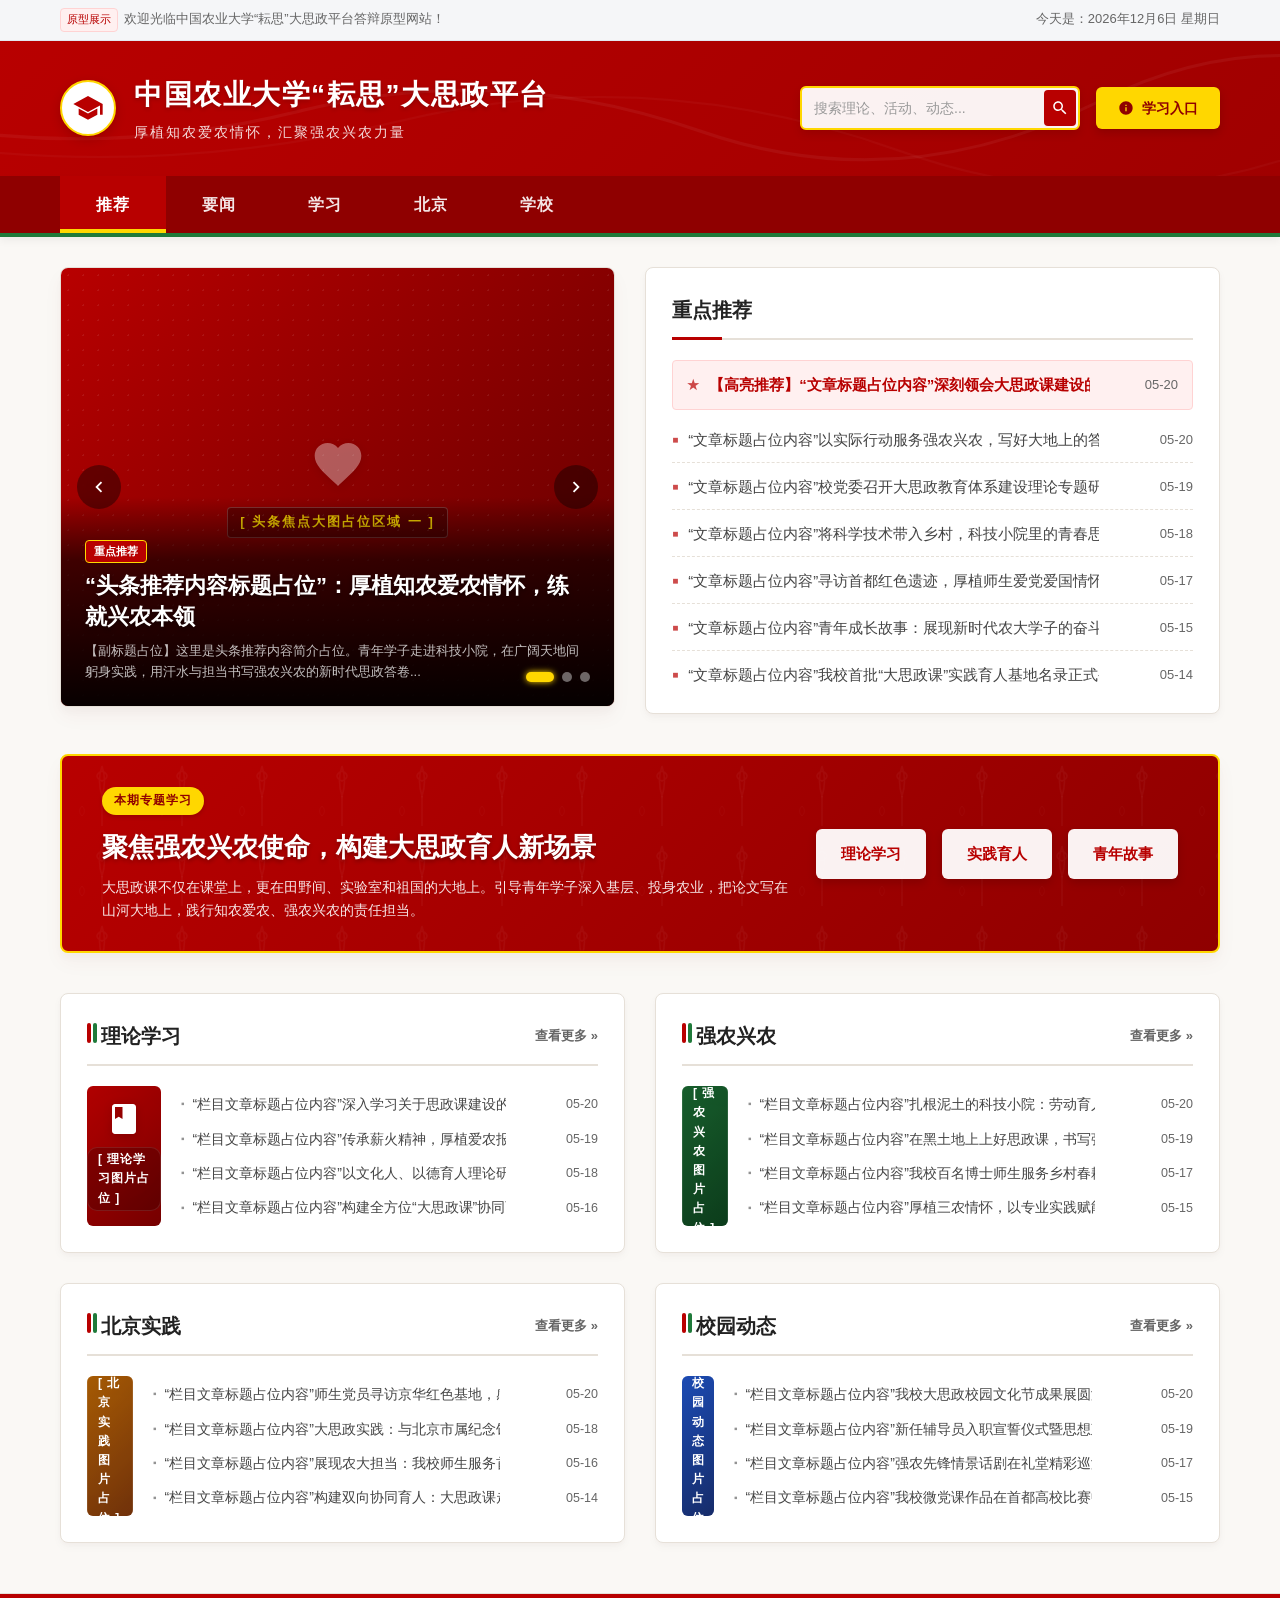
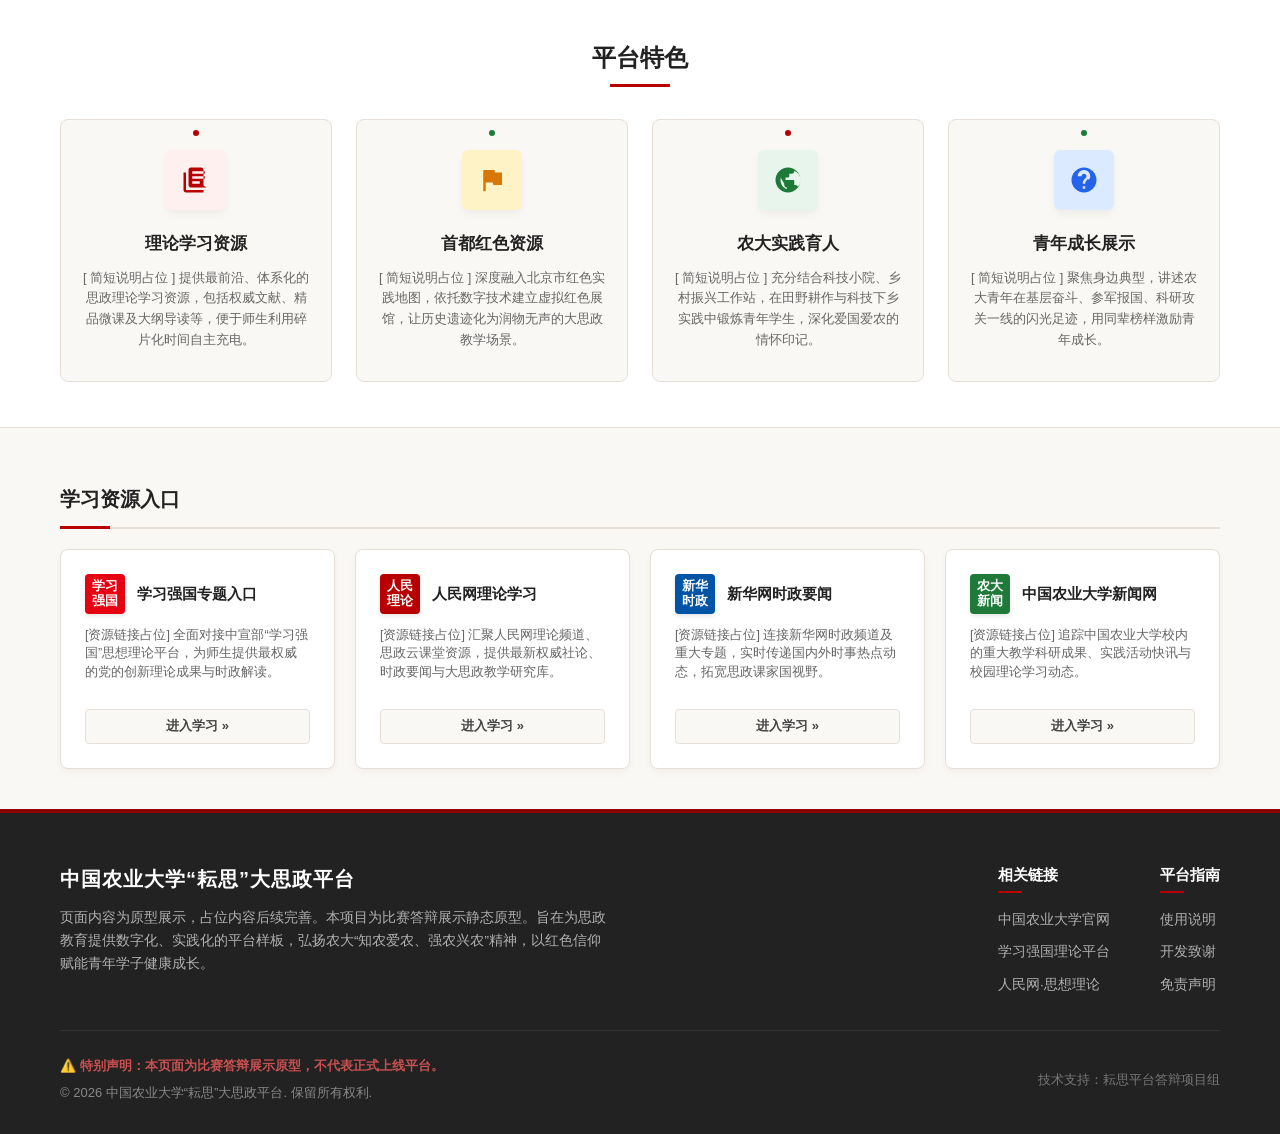
==== index.html @ 25e85ca7 "Add files via upload" ====
<!DOCTYPE html>
<html lang="zh-CN">
<head>
    <meta charset="UTF-8">
    <meta name="viewport" content="width=device-width, initial-scale=1.0">
    <title>中国农业大学“耘思”大思政平台 - 比赛答辩展示原型</title>
    <meta name="description" content="中国农业大学“耘思”大思政平台首页原型展示。本网页为比赛答辩展示静态原型，包含理论学习、强农兴农、北京实践、校园动态等思政模块。">
    <!-- 引入美化样式表 -->
    <link rel="stylesheet" href="css/style.css">
</head>
<body>

    <!-- 1. 顶部细小信息栏 -->
    <div class="top-info-bar">
        <div class="container">
            <div class="left-info">
                <span class="badge">原型展示</span>
                <span>欢迎光临中国农业大学“耘思”大思政平台答辩原型网站！</span>
            </div>
            <!-- 日期由 JavaScript 动态渲染 -->
            <div class="right-info" id="current-date">正在获取系统日期...</div>
        </div>
    </div>

    <!-- 2. 顶部主视觉红色横幅区域 -->
    <header class="main-header">
        <div class="container">
            <div class="header-logo-area">
                <!-- 麦穗与书页徽标组合的圆形Logo占位 -->
                <div class="logo-circle" title="校徽占位">
                    <svg viewBox="0 0 24 24">
                        <path d="M12 3L1 9l11 6 9-4.91V17h2V9L12 3z"/>
                        <path d="M19 12.35l-7 3.82-7-3.82V17l7 3.82 7-3.82v-4.65z"/>
                        <path d="M12 12c.55 0 1-.45 1-1s-.45-1-1-1-1 .45-1 1 .45 1 1 1z"/>
                    </svg>
                </div>
                <div class="header-text-group">
                    <h1 class="platform-logo-title">中国农业大学“耘思”大思政平台</h1>
                    <p class="platform-slogan">厚植知农爱农情怀，汇聚强农兴农力量</p>
                </div>
            </div>
            
            <div class="header-action-area">
                <!-- 预留搜索框（答辩静态框，不触发事件） -->
                <div class="search-box">
                    <input type="text" placeholder="搜索理论、活动、动态..." disabled>
                    <button type="button" class="search-btn" aria-label="搜索">
                        <svg viewBox="0 0 24 24">
                            <path d="M15.5 14h-.79l-.28-.27C15.41 12.59 16 11.11 16 9.5 16 5.91 13.09 3 9.5 3S3 5.91 3 9.5 5.91 16 9.5 16c1.61 0 3.09-.59 4.23-1.57l.27.28v.79l5 4.99L20.49 19l-4.99-5zm-6 0C7.01 14 5 11.99 5 9.5S7.01 5 9.5 5 14 7.01 14 9.5 11.99 14 9.5 14z"/>
                        </svg>
                    </button>
                </div>
                <!-- 预留学习入口 -->
                <a href="#" class="header-btn-link" title="学习入口（暂未开放）">
                    <svg style="width:16px;height:16px;fill:currentColor" viewBox="0 0 24 24">
                        <path d="M12 2C6.48 2 2 6.48 2 12s4.48 10 10 10 10-4.48 10-10S17.52 2 12 2zm1 15h-2v-6h2v6zm0-8h-2V7h2v2z"/>
                    </svg>
                    学习入口
                </a>
            </div>
        </div>
    </header>

    <!-- 3. 主导航栏 -->
    <nav class="nav-bar">
        <div class="container">
            <ul class="nav-menu">
                <li class="nav-menu-item active"><a href="#">推荐</a></li>
                <li class="nav-menu-item"><a href="#">要闻</a></li>
                <li class="nav-menu-item"><a href="#">学习</a></li>
                <li class="nav-menu-item"><a href="#">北京</a></li>
                <li class="nav-menu-item"><a href="#">学校</a></li>
            </ul>
        </div>
    </nav>

    <main>
        <!-- 4. 首页首屏主体区域 -->
        <section class="first-screen">
            <div class="container">
                <!-- 左侧头条大图轮播区域 -->
                <div class="carousel-wrapper">
                    <div class="carousel-inner">
                        
                        <!-- 幻灯片 1 -->
                        <div class="carousel-slide active">
                            <div class="image-placeholder-gradient slide-1">
                                <svg class="placeholder-icon" viewBox="0 0 24 24">
                                    <path d="M12 21.35l-1.45-1.32C5.4 15.36 2 12.28 2 8.5 2 5.42 4.42 3 7.5 3c1.74 0 3.41.81 4.5 2.09C13.09 3.81 14.76 3 16.5 3 19.58 3 22 5.42 22 8.5c0 3.78-3.4 6.86-8.55 11.54L12 21.35z"/>
                                </svg>
                                <span class="placeholder-text">[ 头条焦点大图占位区域 一 ]</span>
                            </div>
                            <div class="carousel-caption">
                                <span class="caption-tag">重点推荐</span>
                                <h2>“头条推荐内容标题占位”：厚植知农爱农情怀，练就兴农本领</h2>
                                <p>【副标题占位】这里是头条推荐内容简介占位。青年学子走进科技小院，在广阔天地间躬身实践，用汗水与担当书写强农兴农的新时代思政答卷...</p>
                            </div>
                        </div>

                        <!-- 幻灯片 2 -->
                        <div class="carousel-slide">
                            <div class="image-placeholder-gradient slide-2">
                                <svg class="placeholder-icon" viewBox="0 0 24 24">
                                    <path d="M17 8C8 10 5.9 16.17 3.82 21.34l1.89.66c.95-2.37 2.4-5.28 4.29-6.83 2.73-2.24 6-2.17 9-3.17V8zM12 3C6.48 3 2 7.48 2 13c0 .35.02.69.06 1.03.75-.41 1.58-.69 2.44-.82.16-1.57.85-3.03 1.94-4.12.92-.92 2.12-1.47 3.39-1.63L12 3z"/>
                                </svg>
                                <span class="placeholder-text">[ 头条焦点大图占位区域 二 ]</span>
                            </div>
                            <div class="carousel-caption">
                                <span class="caption-tag">专题学习</span>
                                <h2>“头条推荐内容标题占位”：解民生之多艰，育强农之先锋</h2>
                                <p>【副标题占位】这里是强农兴农教育实践活动的头条内容占位。中国农业大学大思政课将课堂搬到田间地头，将思政育人与劳动实践深度结合...</p>
                            </div>
                        </div>

                        <!-- 幻灯片 3 -->
                        <div class="carousel-slide">
                            <div class="image-placeholder-gradient slide-3">
                                <svg class="placeholder-icon" viewBox="0 0 24 24">
                                    <path d="M12 2L2 22h20L12 2zm0 3.99L19.53 19H4.47L12 5.99zM13 16h-2v2h2v-2zm0-6h-2v4h2v-4z"/>
                                </svg>
                                <span class="placeholder-text">[ 头条焦点大图占位区域 三 ]</span>
                            </div>
                            <div class="carousel-caption">
                                <span class="caption-tag">北京实践</span>
                                <h2>“头条推荐内容标题占位”：用好首都红色资源，讲好大思政课</h2>
                                <p>【副标题占位】这里是北京红色实践教育成果占位。依托首都丰富的革命地标，打造浸润式思政课，引导青年师生在追寻红色足迹中感悟初心使命...</p>
                            </div>
                        </div>

                    </div>

                    <!-- 左右切换箭头 -->
                    <button class="carousel-btn prev" aria-label="上一张">
                        <svg viewBox="0 0 24 24"><path d="M15.41 7.41L14 6l-6 6 6 6 1.41-1.41L10.83 12z"/></svg>
                    </button>
                    <button class="carousel-btn next" aria-label="下一张">
                        <svg viewBox="0 0 24 24"><path d="M10 6L8.59 7.41 13.17 12l-4.58 4.59L10 18l6-6z"/></svg>
                    </button>

                    <!-- 底部轮播圆点 -->
                    <div class="carousel-dots">
                        <span class="dot active"></span>
                        <span class="dot"></span>
                        <span class="dot"></span>
                    </div>
                </div>

                <!-- 右侧文章标题列表 -->
                <div class="recommend-list-wrapper">
                    <div class="section-title-bar">
                        <h3>重点推荐</h3>
                    </div>
                    <ul class="recommend-list">
                        <!-- 第一条高亮样式 -->
                        <li class="recommend-item highlight">
                            <a href="#" class="recommend-item-link">【高亮推荐】“文章标题占位内容”深刻领会大思政课建设的核心要义</a>
                            <span class="recommend-item-date">05-20</span>
                        </li>
                        <li class="recommend-item">
                            <a href="#" class="recommend-item-link">“文章标题占位内容”以实际行动服务强农兴农，写好大地上的答卷</a>
                            <span class="recommend-item-date">05-20</span>
                        </li>
                        <li class="recommend-item">
                            <a href="#" class="recommend-item-link">“文章标题占位内容”校党委召开大思政教育体系建设理论专题研讨会</a>
                            <span class="recommend-item-date">05-19</span>
                        </li>
                        <li class="recommend-item">
                            <a href="#" class="recommend-item-link">“文章标题占位内容”将科学技术带入乡村，科技小院里的青春思政课</a>
                            <span class="recommend-item-date">05-18</span>
                        </li>
                        <li class="recommend-item">
                            <a href="#" class="recommend-item-link">“文章标题占位内容”寻访首都红色遗迹，厚植师生爱党爱国情怀</a>
                            <span class="recommend-item-date">05-17</span>
                        </li>
                        <li class="recommend-item">
                            <a href="#" class="recommend-item-link">“文章标题占位内容”青年成长故事：展现新时代农大学子的奋斗足迹</a>
                            <span class="recommend-item-date">05-15</span>
                        </li>
                        <li class="recommend-item">
                            <a href="#" class="recommend-item-link">“文章标题占位内容”我校首批“大思政课”实践育人基地名录正式公布</a>
                            <span class="recommend-item-date">05-14</span>
                        </li>
                    </ul>
                </div>
            </div>
        </section>

        <!-- 5. 专题学习横幅区（新增） -->
        <section class="special-learning-banner">
            <div class="container">
                <div class="banner-card">
                    <!-- SVG 麦穗抽象几何纹理背景 -->
                    <div class="banner-pattern">
                        <svg width="100%" height="100%" xmlns="http://www.w3.org/2000/svg">
                            <defs>
                                <pattern id="wheat-pattern" width="80" height="80" patternUnits="userSpaceOnUse">
                                    <path d="M40 10 Q45 25 40 40 Q35 25 40 10 M40 15 Q50 20 40 25 Q30 20 40 15" fill="none" stroke="rgba(255,255,255,0.04)" stroke-width="1.5"/>
                                    <path d="M40 40 L40 70" fill="none" stroke="rgba(255,255,255,0.04)" stroke-width="1.5"/>
                                    <path d="M20 50 Q25 55 20 60 Q15 55 20 50" fill="none" stroke="rgba(255,255,255,0.02)" stroke-width="1"/>
                                </pattern>
                            </defs>
                            <rect width="100%" height="100%" fill="url(#wheat-pattern)"/>
                        </svg>
                    </div>
                    
                    <div class="banner-left-info">
                        <span class="banner-tag">本期专题学习</span>
                        <h2 class="banner-title">聚焦强农兴农使命，构建大思政育人新场景</h2>
                        <p class="banner-desc">大思政课不仅在课堂上，更在田野间、实验室和祖国的大地上。引导青年学子深入基层、投身农业，把论文写在山河大地上，践行知农爱农、强农兴农的责任担当。</p>
                    </div>
                    <div class="banner-right-actions">
                        <a href="#" class="banner-action-btn">理论学习</a>
                        <a href="#" class="banner-action-btn">实践育人</a>
                        <a href="#" class="banner-action-btn">青年故事</a>
                    </div>
                </div>
            </div>
        </section>

        <!-- 6. 首页下方内容模块 -->
        <section class="content-grid-section">
            <div class="container">
                <div class="content-grid">
                    
                    <!-- 模块 1：理论学习 -->
                    <div class="card-module theory">
                        <div class="section-title-bar">
                            <h3>理论学习</h3>
                            <a href="#" class="card-more-btn">查看更多 &raquo;</a>
                        </div>
                        <div class="card-content-layout">
                            <!-- 1 个小图片占位区域 -->
                            <div class="small-image-placeholder" title="理论学习图片占位">
                                <svg viewBox="0 0 24 24">
                                    <path d="M18 2H6c-1.1 0-2 .9-2 2v16c0 1.1.9 2 2 2h12c1.1 0 2-.9 2-2V4c0-1.1-.9-2-2-2zM6 4h5v8l-2.5-1.5L6 12V4z"/>
                                </svg>
                                <span>[ 理论学习图片占位 ]</span>
                            </div>
                            <!-- 3-5 条文字列表占位 -->
                            <ul class="card-list">
                                <li class="card-list-item">
                                    <a href="#" class="card-list-link">“栏目文章标题占位内容”深入学习关于思政课建设的重要论述</a>
                                    <span class="card-list-date">05-20</span>
                                </li>
                                <li class="card-list-item">
                                    <a href="#" class="card-list-link">“栏目文章标题占位内容”传承薪火精神，厚植爱农报国初心使命</a>
                                    <span class="card-list-date">05-19</span>
                                </li>
                                <li class="card-list-item">
                                    <a href="#" class="card-list-link">“栏目文章标题占位内容”以文化人、以德育人理论研讨会召开</a>
                                    <span class="card-list-date">05-18</span>
                                </li>
                                <li class="card-list-item">
                                    <a href="#" class="card-list-link">“栏目文章标题占位内容”构建全方位“大思政课”协同育人格局</a>
                                    <span class="card-list-date">05-16</span>
                                </li>
                            </ul>
                        </div>
                    </div>

                    <!-- 模块 2：强农兴农 -->
                    <div class="card-module agriculture">
                        <div class="section-title-bar">
                            <h3>强农兴农</h3>
                            <a href="#" class="card-more-btn">查看更多 &raquo;</a>
                        </div>
                        <div class="card-content-layout">
                            <!-- 1 个小图片占位区域 -->
                            <div class="small-image-placeholder" title="强农兴农图片占位">
                                <svg viewBox="0 0 24 24">
                                    <path d="M12 3v18M3 12h18M12 3a9 9 0 0 0-9 9 9 9 0 0 0 9 9 9 9 0 0 0 9-9 9 9 0 0 0-9-9z"/>
                                    <path d="M17 8c-3.11 0-6.19 1.4-8.08 4.02C8.36 12.92 8 13.93 8 15c0 1.66 1.34 3 3 3 1.07 0 2.08-.36 2.98-.92C16.6 15.19 18 12.11 18 9v-1h-1z" fill="none" stroke="#ffffff" stroke-width="2"/>
                                </svg>
                                <span>[ 强农兴农图片占位 ]</span>
                            </div>
                            <!-- 3-5 条文字列表占位 -->
                            <ul class="card-list">
                                <li class="card-list-item">
                                    <a href="#" class="card-list-link">“栏目文章标题占位内容”扎根泥土的科技小院：劳动育人最生动实践</a>
                                    <span class="card-list-date">05-20</span>
                                </li>
                                <li class="card-list-item">
                                    <a href="#" class="card-list-link">“栏目文章标题占位内容”在黑土地上上好思政课，书写强农新篇章</a>
                                    <span class="card-list-date">05-19</span>
                                </li>
                                <li class="card-list-item">
                                    <a href="#" class="card-list-link">“栏目文章标题占位内容”我校百名博士师生服务乡村春耕大忙一线</a>
                                    <span class="card-list-date">05-17</span>
                                </li>
                                <li class="card-list-item">
                                    <a href="#" class="card-list-link">“栏目文章标题占位内容”厚植三农情怀，以专业实践赋能现代农业</a>
                                    <span class="card-list-date">05-15</span>
                                </li>
                            </ul>
                        </div>
                    </div>

                    <!-- 模块 3：北京实践 -->
                    <div class="card-module practice">
                        <div class="section-title-bar">
                            <h3>北京实践</h3>
                            <a href="#" class="card-more-btn">查看更多 &raquo;</a>
                        </div>
                        <div class="card-content-layout">
                            <!-- 1 个小图片占位区域 -->
                            <div class="small-image-placeholder" title="北京实践图片占位">
                                <svg viewBox="0 0 24 24">
                                    <path d="M12 2C8.13 2 5 5.13 5 9c0 5.25 7 13 7 13s7-7.75 7-13c0-3.87-3.13-7-7-7zm0 9.5c-1.38 0-2.5-1.12-2.5-2.5s1.12-2.5 2.5-2.5 2.5 1.12 2.5 2.5-1.12 2.5-2.5 2.5z"/>
                                </svg>
                                <span>[ 北京实践图片占位 ]</span>
                            </div>
                            <!-- 3-5 条文字列表占位 -->
                            <ul class="card-list">
                                <li class="card-list-item">
                                    <a href="#" class="card-list-link">“栏目文章标题占位内容”师生党员寻访京华红色基地，感悟革命精神</a>
                                    <span class="card-list-date">05-20</span>
                                </li>
                                <li class="card-list-item">
                                    <a href="#" class="card-list-link">“栏目文章标题占位内容”大思政实践：与北京市属纪念馆共建大课堂</a>
                                    <span class="card-list-date">05-18</span>
                                </li>
                                <li class="card-list-item">
                                    <a href="#" class="card-list-link">“栏目文章标题占位内容”展现农大担当：我校师生服务首都志愿活动</a>
                                    <span class="card-list-date">05-16</span>
                                </li>
                                <li class="card-list-item">
                                    <a href="#" class="card-list-link">“栏目文章标题占位内容”构建双向协同育人：大思政课走入北京社区</a>
                                    <span class="card-list-date">05-14</span>
                                </li>
                            </ul>
                        </div>
                    </div>

                    <!-- 模块 4：校园动态 -->
                    <div class="card-module campus">
                        <div class="section-title-bar">
                            <h3>校园动态</h3>
                            <a href="#" class="card-more-btn">查看更多 &raquo;</a>
                        </div>
                        <div class="card-content-layout">
                            <!-- 1 个小图片占位区域 -->
                            <div class="small-image-placeholder" title="校园动态图片占位">
                                <svg viewBox="0 0 24 24">
                                    <path d="M12 3L1 9l11 6 9-4.91V17h2V9L12 3z"/>
                                    <path d="M5 13.18v4L12 21l7-3.82v-4L12 17l-7-3.82z"/>
                                </svg>
                                <span>[ 校园动态图片占位 ]</span>
                            </div>
                            <!-- 3-5 条文字列表占位 -->
                            <ul class="card-list">
                                <li class="card-list-item">
                                    <a href="#" class="card-list-link">“栏目文章标题占位内容”我校大思政校园文化节成果展圆满举办</a>
                                    <span class="card-list-date">05-20</span>
                                </li>
                                <li class="card-list-item">
                                    <a href="#" class="card-list-link">“栏目文章标题占位内容”新任辅导员入职宣誓仪式暨思想政治工作培训</a>
                                    <span class="card-list-date">05-19</span>
                                </li>
                                <li class="card-list-item">
                                    <a href="#" class="card-list-link">“栏目文章标题占位内容”强农先锋情景话剧在礼堂精彩巡演</a>
                                    <span class="card-list-date">05-17</span>
                                </li>
                                <li class="card-list-item">
                                    <a href="#" class="card-list-link">“栏目文章标题占位内容”我校微党课作品在首都高校比赛中荣获佳绩</a>
                                    <span class="card-list-date">05-15</span>
                                </li>
                            </ul>
                        </div>
                    </div>

                </div>
            </div>
        </section>

        <!-- 7. 平台特色展示区 -->
        <section class="features-section">
            <div class="container">
                <div class="section-title-bar">
                    <h3>平台特色</h3>
                </div>
                <!-- 4 个特色展示卡片 -->
                <div class="features-grid">
                    
                    <!-- 卡片 1 -->
                    <div class="feature-card">
                        <div class="feature-icon-wrapper" title="理论学习资源图标">
                            <svg viewBox="0 0 24 24">
                                <path d="M4 6H2v14c0 1.1.9 2 2 2h14v-2H4V6zm16-4H8c-1.1 0-2 .9-2 2v12c0 1.1.9 2 2 2h12c1.1 0-2-.9-2-2V4c0-1.1-.9-2-2-2zm-1 9H9V9h10v2zm-4 4H9v-2h6v2zm4-8H9V5h10v2z"/>
                            </svg>
                        </div>
                        <h4>理论学习资源</h4>
                        <p>[ 简短说明占位 ] 提供最前沿、体系化的思政理论学习资源，包括权威文献、精品微课及大纲导读等，便于师生利用碎片化时间自主充电。</p>
                    </div>

                    <!-- 卡片 2 -->
                    <div class="feature-card">
                        <div class="feature-icon-wrapper" title="首都红色资源图标">
                            <svg viewBox="0 0 24 24">
                                <path d="M14.4 6L14 4H5v17h2v-7h5.6l.4 2h7V6h-5.6z"/>
                            </svg>
                        </div>
                        <h4>首都红色资源</h4>
                        <p>[ 简短说明占位 ] 深度融入北京市红色实践地图，依托数字技术建立虚拟红色展馆，让历史遗迹化为润物无声的大思政教学场景。</p>
                    </div>

                    <!-- 卡片 3 -->
                    <div class="feature-card">
                        <div class="feature-icon-wrapper" title="农大实践育人图标">
                            <svg viewBox="0 0 24 24">
                                <path d="M12 2C6.48 2 2 6.48 2 12s4.48 10 10 10 10-4.48 10-10S17.52 2 12 2zm1 17.93c-3.95-.49-7-3.85-7-7.93 0-.62.08-1.21.21-1.79L9 15v1c0 1.1.9 2 2 2v1.93zm6.9-2.53c-.26-.81-1-1.4-1.9-1.4h-1v-3c0-.55-.45-1-1-1h-6v-2h2c.55 0 1-.45 1-1V7h2c1.1 0 2-.9 2-2v-.41c2.93 1.19 5 4.06 5 7.41 0 2.08-.8 3.97-2.1 5.39z"/>
                            </svg>
                        </div>
                        <h4>农大实践育人</h4>
                        <p>[ 简短说明占位 ] 充分结合科技小院、乡村振兴工作站，在田野耕作与科技下乡实践中锻炼青年学生，深化爱国爱农的情怀印记。</p>
                    </div>

                    <!-- 卡片 4 -->
                    <div class="feature-card">
                        <div class="feature-icon-wrapper" title="青年成长展示图标">
                            <svg viewBox="0 0 24 24">
                                <path d="M12 2C6.48 2 2 6.48 2 12s4.48 10 10 10 10-4.48 10-10S17.52 2 12 2zm1 17h-2v-2h2v2zm2.07-7.75l-.9.92C13.45 12.9 13 13.5 13 15h-2v-.5c0-1.1.45-2.1 1.17-2.83l1.24-1.26c.37-.36.59-.86.59-1.41 0-1.1-.9-2-2-2s-2 .9-2 2H7c0-2.76 2.24-5 5-5s5 2.24 5 5c0 1.04-.42 1.99-1.07 2.75z"/>
                            </svg>
                        </div>
                        <h4>青年成长展示</h4>
                        <p>[ 简短说明占位 ] 聚焦身边典型，讲述农大青年在基层奋斗、参军报国、科研攻关一线的闪光足迹，用同辈榜样激励青年成长。</p>
                    </div>

                </div>
            </div>
        </section>

        <!-- 8. 学习资源入口（新增） -->
        <section class="resource-portal-section">
            <div class="container">
                <div class="section-title-bar">
                    <h3>学习资源入口</h3>
                </div>
                <div class="resource-grid">
                    
                    <!-- 入口 1 -->
                    <div class="resource-card card-xuexi">
                        <div class="resource-header">
                            <div class="resource-logo-box">
                                <span class="text-logo">学习<br>强国</span>
                            </div>
                            <h4>学习强国专题入口</h4>
                        </div>
                        <p class="resource-desc">[资源链接占位] 全面对接中宣部“学习强国”思想理论平台，为师生提供最权威的党的创新理论成果与时政解读。</p>
                        <a href="#" class="resource-link-btn">进入学习 &raquo;</a>
                    </div>

                    <!-- 入口 2 -->
                    <div class="resource-card card-people">
                        <div class="resource-header">
                            <div class="resource-logo-box">
                                <span class="text-logo">人民<br>理论</span>
                            </div>
                            <h4>人民网理论学习</h4>
                        </div>
                        <p class="resource-desc">[资源链接占位] 汇聚人民网理论频道、思政云课堂资源，提供最新权威社论、时政要闻与大思政教学研究库。</p>
                        <a href="#" class="resource-link-btn">进入学习 &raquo;</a>
                    </div>

                    <!-- 入口 3 -->
                    <div class="resource-card card-xinhua">
                        <div class="resource-header">
                            <div class="resource-logo-box">
                                <span class="text-logo">新华<br>时政</span>
                            </div>
                            <h4>新华网时政要闻</h4>
                        </div>
                        <p class="resource-desc">[资源链接占位] 连接新华网时政频道及重大专题，实时传递国内外时事热点动态，拓宽思政课家国视野。</p>
                        <a href="#" class="resource-link-btn">进入学习 &raquo;</a>
                    </div>

                    <!-- 入口 4 -->
                    <div class="resource-card card-cau">
                        <div class="resource-header">
                            <div class="resource-logo-box">
                                <span class="text-logo">农大<br>新闻</span>
                            </div>
                            <h4>中国农业大学新闻网</h4>
                        </div>
                        <p class="resource-desc">[资源链接占位] 追踪中国农业大学校内的重大教学科研成果、实践活动快讯与校园理论学习动态。</p>
                        <a href="#" class="resource-link-btn">进入学习 &raquo;</a>
                    </div>

                </div>
            </div>
        </section>
    </main>

    <!-- 9. 页脚区域 -->
    <footer class="site-footer">
        <div class="container">
            <div class="footer-top">
                <div class="footer-info">
                    <h4>中国农业大学“耘思”大思政平台</h4>
                    <p>页面内容为原型展示，占位内容后续完善。本项目为比赛答辩展示静态原型。旨在为思政教育提供数字化、实践化的平台样板，弘扬农大“知农爱农、强农兴农”精神，以红色信仰赋能青年学子健康成长。</p>
                </div>
                <div class="footer-links">
                    <div class="footer-link-group">
                        <h5>相关链接</h5>
                        <ul>
                            <li><a href="#">中国农业大学官网</a></li>
                            <li><a href="#">学习强国理论平台</a></li>
                            <li><a href="#">人民网·思想理论</a></li>
                        </ul>
                    </div>
                    <div class="footer-link-group">
                        <h5>平台指南</h5>
                        <ul>
                            <li><a href="#">使用说明</a></li>
                            <li><a href="#">开发致谢</a></li>
                            <li><a href="#">免责声明</a></li>
                        </ul>
                    </div>
                </div>
            </div>
            <div class="footer-bottom">
                <div class="footer-bottom-left">
                    <span class="disclaimer">⚠️ 特别声明：本页面为比赛答辩展示原型，不代表正式上线平台。</span>
                    <span>&copy; 2026 中国农业大学“耘思”大思政平台. 保留所有权利.</span>
                </div>
                <div class="footer-bottom-right">
                    <span>技术支持：耘思平台答辩项目组</span>
                </div>
            </div>
        </div>
    </footer>

    <!-- 引入自定义交互脚本 -->
    <script src="js/main.js"></script>
</body>
</html>
---- css/style.css ----
/* 
   中国农业大学“耘思”大思政平台 - 门户首页样式表
   权威门户优化版：参考“学习强国”与“人民网”视觉特色，展现庄重、大气、高校特质与红色思政氛围
*/

:root {
  /* 权威思政色彩体系 */
  --primary-red: #B80000;       /* 核心思政红 */
  --deep-red: #8F0000;          /* 稳重深红 */
  --primary-red-light: #FFF0F0; /* 极浅红背景 */
  --primary-red-border: #FFD3D3;/* 浅红边框 */
  
  --cau-green: #1F7A3A;         /* 农大绿（辅助色） */
  --cau-green-hover: #155E2B;   /* 深农大绿 */
  --cau-green-light: #E8F5EC;   /* 浅绿背景 */
  
  --bg-page: #FAF8F5;           /* 温暖米白色/书页白网页背景 */
  --bg-card: #FFFFFF;           /* 卡片白色背景 */
  --bg-top-bar: #F5F6F8;        /* 顶部栏浅灰背景 */
  
  --text-main: #222222;         /* 权威深黑正文 */
  --text-body: #444444;         /* 稳重正文色 */
  --text-muted: #666666;        /* 辅助说明色 */
  
  --accent-gold: #FFD700;       /* 庄重金黄色 */
  --border-color: #E6E0D8;      /* 暖灰色边框（更贴合米白页面） */
  
  /* 阴影与圆角 */
  --shadow-sm: 0 2px 4px rgba(139, 0, 0, 0.01);
  --shadow-md: 0 4px 10px rgba(0, 0, 0, 0.03), 0 2px 4px rgba(139, 0, 0, 0.02);
  --shadow-lg: 0 10px 20px rgba(139, 0, 0, 0.04), 0 6px 6px rgba(0, 0, 0, 0.02);
  --shadow-hover: 0 16px 28px rgba(184, 0, 0, 0.08), 0 6px 12px rgba(31, 122, 58, 0.04);
  
  --radius-sm: 4px;
  --radius-md: 6px;
  --radius-lg: 8px;
  
  --transition: all 0.3s cubic-bezier(0.25, 0.8, 0.25, 1);
  --max-width: 1200px;
}

/* 基础重置 */
* {
  box-sizing: border-box;
  margin: 0;
  padding: 0;
}

body {
  font-family: -apple-system, BlinkMacSystemFont, "Segoe UI", Roboto, "Helvetica Neue", Arial, "Microsoft YaHei", "PingFang SC", sans-serif;
  background-color: var(--bg-page);
  color: var(--text-body);
  line-height: 1.6;
  -webkit-font-smoothing: antialiased;
}

a {
  color: inherit;
  text-decoration: none;
  transition: var(--transition);
}

ul, ol {
  list-style: none;
}

img {
  max-width: 100%;
  display: block;
}

/* 页面版心 */
.container {
  width: 100%;
  max-width: var(--max-width);
  margin: 0 auto;
  padding: 0 20px;
}

/* 1. 顶部细小信息栏 */
.top-info-bar {
  background-color: var(--bg-top-bar);
  border-bottom: 1px solid #E2E8F0;
  padding: 8px 0;
  font-size: 13px;
  color: var(--text-muted);
}

.top-info-bar .container {
  display: flex;
  justify-content: space-between;
  align-items: center;
}

.top-info-bar .left-info {
  display: flex;
  align-items: center;
  gap: 6px;
  font-weight: 500;
}

.top-info-bar .left-info .badge {
  background-color: var(--primary-red-light);
  color: var(--primary-red);
  padding: 2px 6px;
  border-radius: var(--radius-sm);
  border: 1px solid var(--primary-red-border);
  font-size: 11px;
}

/* 2. 顶部主视觉横幅区域 */
.main-header {
  background: linear-gradient(135deg, var(--primary-red) 0%, #A00000 100%);
  color: #FFFFFF;
  padding: 32px 0;
  position: relative;
  overflow: hidden;
}

/* 顶部抽象线条纹理 (CSS内嵌SVG) */
.main-header::before {
  content: '';
  position: absolute;
  top: 0;
  left: 0;
  right: 0;
  bottom: 0;
  background-image: url("data:image/svg+xml,%3Csvg width='100%25' height='100%25' xmlns='http://www.w3.org/2000/svg'%3E%3Cpath d='M-100%2C80 Q100%2C120 300%2C70 T700%2C90 T1100%2C60 T1500%2C80' fill='none' stroke='rgba(255%2C255%2C255%2C0.05)' stroke-width='3'/%3E%3Cpath d='M-100%2C100 Q150%2C140 400%2C80 T900%2C110 T1400%2C70' fill='none' stroke='rgba(255%2C255%2C255%2C0.03)' stroke-width='2'/%3E%3C/svg%3E");
  pointer-events: none;
}

.main-header .container {
  display: flex;
  justify-content: space-between;
  align-items: center;
  position: relative;
  z-index: 2;
}

.header-logo-area {
  display: flex;
  align-items: center;
  gap: 18px;
}

.logo-circle {
  width: 56px;
  height: 56px;
  border-radius: 50%;
  background-color: #FFFFFF;
  display: flex;
  align-items: center;
  justify-content: center;
  color: var(--primary-red);
  box-shadow: 0 4px 12px rgba(0, 0, 0, 0.15);
  border: 2px solid var(--accent-gold);
}

.logo-circle svg {
  width: 32px;
  height: 32px;
  fill: currentColor;
}

.header-text-group {
  display: flex;
  flex-direction: column;
  gap: 4px;
}

.platform-logo-title {
  font-size: 28px;
  font-weight: 800;
  color: #FFFFFF;
  letter-spacing: 1.5px;
  text-shadow: 0 2px 4px rgba(0, 0, 0, 0.2);
}

.platform-slogan {
  font-size: 14px;
  color: rgba(255, 255, 255, 0.85);
  letter-spacing: 2px;
  font-weight: 500;
  position: relative;
}

.header-action-area {
  display: flex;
  align-items: center;
  gap: 16px;
}

/* 白底红框正式搜索框 */
.search-box {
  display: flex;
  align-items: center;
  background-color: rgba(255, 255, 255, 0.95);
  border: 2px solid var(--accent-gold);
  border-radius: var(--radius-md);
  padding: 2px 2px 2px 12px;
  width: 280px;
  box-shadow: 0 4px 10px rgba(0, 0, 0, 0.1);
  transition: var(--transition);
}

.search-box:focus-within {
  background-color: #FFFFFF;
  box-shadow: 0 4px 14px rgba(0, 0, 0, 0.2);
}

.search-box input {
  border: none;
  background: transparent;
  outline: none;
  width: 100%;
  font-size: 14px;
  color: var(--text-main);
  font-weight: 500;
}

.search-box input::placeholder {
  color: #999999;
}

.search-btn {
  background-color: var(--primary-red);
  border: none;
  width: 36px;
  height: 36px;
  border-radius: var(--radius-sm);
  display: flex;
  align-items: center;
  justify-content: center;
  color: white;
  cursor: pointer;
  transition: var(--transition);
}

.search-btn:hover {
  background-color: var(--deep-red);
}

.search-btn svg {
  width: 18px;
  height: 18px;
  fill: currentColor;
}

/* 学习入口按钮 */
.header-btn-link {
  background-color: var(--accent-gold);
  color: var(--deep-red);
  padding: 10px 22px;
  border-radius: var(--radius-md);
  font-size: 14px;
  font-weight: 700;
  display: flex;
  align-items: center;
  gap: 8px;
  box-shadow: 0 4px 10px rgba(0, 0, 0, 0.15);
  cursor: pointer;
}

.header-btn-link:hover {
  background-color: #FFFFFF;
  color: var(--primary-red);
  transform: translateY(-2px);
  box-shadow: 0 6px 14px rgba(0, 0, 0, 0.2);
}

/* 3. 导航栏美化 */
.nav-bar {
  background-color: var(--deep-red);
  box-shadow: 0 4px 8px rgba(0, 0, 0, 0.05);
  position: sticky;
  top: 0;
  z-index: 100;
  /* 导航栏下方加一条绿色辅助线，契合农业大学特色 */
  border-bottom: 4px solid var(--cau-green);
}

.nav-bar .container {
  display: flex;
  justify-content: space-between;
  align-items: center;
}

.nav-menu {
  display: flex;
}

.nav-menu-item a {
  display: block;
  padding: 16px 36px;
  color: rgba(255, 255, 255, 0.9);
  font-size: 16px;
  font-weight: 700;
  letter-spacing: 1px;
  position: relative;
}

.nav-menu-item a:hover {
  color: #FFFFFF;
  background-color: var(--primary-red);
}

/* 选中高亮状态 */
.nav-menu-item.active a {
  color: #FFFFFF;
  background-color: var(--primary-red);
}

/* 金黄色横条底饰 */
.nav-menu-item.active a::after,
.nav-menu-item a:hover::after {
  content: '';
  position: absolute;
  bottom: 0;
  left: 0;
  right: 0;
  height: 4px;
  background-color: var(--accent-gold);
}

/* 4. 首页首屏美化 */
.first-screen {
  padding: 30px 0;
}

.first-screen .container {
  display: grid;
  grid-template-columns: 7fr 5fr;
  gap: 30px;
}

/* 轮播图区域 */
.carousel-wrapper {
  background-color: var(--bg-card);
  border-radius: var(--radius-lg);
  overflow: hidden;
  box-shadow: var(--shadow-lg);
  position: relative;
  height: 440px;
  border: 1px solid var(--border-color);
}

.carousel-inner {
  width: 100%;
  height: 100%;
  position: relative;
}

.carousel-slide {
  position: absolute;
  top: 0;
  left: 0;
  width: 100%;
  height: 100%;
  opacity: 0;
  visibility: hidden;
  transition: opacity 0.6s ease-in-out, visibility 0.6s ease-in-out;
}

.carousel-slide.active {
  opacity: 1;
  visibility: visible;
}

/* 渐变遮罩与抽象纹理 */
.image-placeholder-gradient {
  width: 100%;
  height: 100%;
  display: flex;
  flex-direction: column;
  justify-content: center;
  align-items: center;
  color: rgba(255, 255, 255, 0.7);
  gap: 15px;
  position: relative;
}

/* 叠加线条纹理 */
.image-placeholder-gradient::before {
  content: '';
  position: absolute;
  inset: 0;
  background-image: radial-gradient(rgba(255, 255, 255, 0.08) 1px, transparent 1px);
  background-size: 15px 15px;
  pointer-events: none;
}

.image-placeholder-gradient.slide-1 {
  background: linear-gradient(135deg, #B80000 0%, #600000 100%);
}

.image-placeholder-gradient.slide-2 {
  background: linear-gradient(135deg, var(--cau-green) 0%, #0D3E1E 100%);
}

.image-placeholder-gradient.slide-3 {
  background: linear-gradient(135deg, #A85A00 0%, #5C3200 100%);
}

.placeholder-icon {
  width: 56px;
  height: 56px;
  fill: currentColor;
  opacity: 0.5;
  filter: drop-shadow(0 2px 4px rgba(0, 0, 0, 0.3));
}

.placeholder-text {
  font-size: 13px;
  font-weight: 700;
  letter-spacing: 2px;
  color: var(--accent-gold);
  background-color: rgba(0, 0, 0, 0.3);
  padding: 4px 12px;
  border-radius: var(--radius-sm);
  border: 1px solid rgba(255, 255, 255, 0.2);
}

.carousel-caption {
  position: absolute;
  bottom: 0;
  left: 0;
  right: 0;
  background: linear-gradient(to top, rgba(0, 0, 0, 0.95) 0%, rgba(0, 0, 0, 0.6) 70%, transparent 100%);
  color: white;
  padding: 40px 24px 24px;
}

.carousel-caption h2 {
  font-size: 22px;
  font-weight: 800;
  margin-bottom: 8px;
  color: #FFFFFF;
  text-shadow: 0 2px 4px rgba(0, 0, 0, 0.5);
  line-height: 1.4;
}

.carousel-caption p {
  font-size: 13px;
  color: rgba(255, 255, 255, 0.75);
}

.carousel-caption .caption-tag {
  display: inline-block;
  background-color: var(--primary-red);
  color: #FFFFFF;
  padding: 2px 8px;
  font-size: 11px;
  font-weight: 700;
  border-radius: var(--radius-sm);
  margin-bottom: 8px;
  border: 1px solid var(--accent-gold);
}

/* 轮播控制 */
.carousel-btn {
  position: absolute;
  top: 50%;
  transform: translateY(-50%);
  background-color: rgba(0, 0, 0, 0.4);
  color: white;
  width: 44px;
  height: 44px;
  border: none;
  border-radius: 50%;
  display: flex;
  align-items: center;
  justify-content: center;
  cursor: pointer;
  z-index: 10;
  backdrop-filter: blur(4px);
  transition: var(--transition);
}

.carousel-btn:hover {
  background-color: var(--primary-red);
  color: white;
}

.carousel-btn svg {
  width: 22px;
  height: 22px;
  fill: currentColor;
}

.carousel-btn.prev { left: 16px; }
.carousel-btn.next { right: 16px; }

.carousel-dots {
  position: absolute;
  bottom: 24px;
  right: 24px;
  display: flex;
  gap: 8px;
  z-index: 10;
}

.dot {
  width: 10px;
  height: 10px;
  border-radius: 50%;
  background-color: rgba(255, 255, 255, 0.4);
  cursor: pointer;
  transition: var(--transition);
}

.dot.active {
  width: 28px;
  border-radius: 5px;
  background-color: var(--accent-gold);
  box-shadow: 0 0 6px var(--accent-gold);
}

/* 右侧新闻列表美化 */
.recommend-list-wrapper {
  background-color: var(--bg-card);
  border-radius: var(--radius-lg);
  padding: 26px;
  box-shadow: var(--shadow-md);
  border: 1px solid var(--border-color);
  display: flex;
  flex-direction: column;
}

.section-title-bar {
  display: flex;
  justify-content: space-between;
  align-items: center;
  border-bottom: 2px solid var(--border-color);
  padding-bottom: 12px;
  margin-bottom: 20px;
}

.section-title-bar h3 {
  font-size: 20px;
  font-weight: 800;
  color: var(--text-main);
  position: relative;
  display: flex;
  align-items: center;
  gap: 8px;
}

/* 红色主题标题装饰线 */
.section-title-bar h3::after {
  content: '';
  position: absolute;
  bottom: -14px;
  left: 0;
  width: 50px;
  height: 3px;
  background-color: var(--primary-red);
}

.recommend-list {
  display: flex;
  flex-direction: column;
  gap: 12px;
  flex-grow: 1;
}

.recommend-item {
  display: flex;
  justify-content: space-between;
  align-items: center;
  padding-bottom: 10px;
  border-bottom: 1px dashed var(--border-color);
}

.recommend-item:last-child {
  border-bottom: none;
  padding-bottom: 0;
}

.recommend-item-link {
  font-size: 15px;
  color: var(--text-body);
  white-space: nowrap;
  overflow: hidden;
  text-overflow: ellipsis;
  width: 82%;
  display: flex;
  align-items: center;
  gap: 10px;
}

/* 列表前小红方块 */
.recommend-item-link::before {
  content: '■';
  color: var(--primary-red);
  font-size: 10px;
  flex-shrink: 0;
  opacity: 0.7;
}

.recommend-item-link:hover {
  color: var(--primary-red);
  text-decoration: underline;
}

/* 首条高亮样式 */
.recommend-item.highlight {
  background-color: var(--primary-red-light);
  border: 1px solid var(--primary-red-border);
  border-radius: var(--radius-sm);
  padding: 12px 14px;
  margin-bottom: 6px;
}

.recommend-item.highlight .recommend-item-link {
  font-weight: 700;
  color: var(--primary-red);
}

.recommend-item.highlight .recommend-item-link::before {
  content: '★';
  color: var(--primary-red);
  font-size: 12px;
  animation: pulse 2s infinite;
}

.recommend-item-date {
  font-size: 13px;
  color: var(--text-muted);
  font-weight: 500;
}

/* 5. 专题学习横幅区 */
.special-learning-banner {
  padding: 10px 0 25px 0;
}

.banner-card {
  background: linear-gradient(135deg, var(--primary-red) 0%, var(--deep-red) 100%);
  border-radius: var(--radius-lg);
  padding: 30px 40px;
  color: #FFFFFF;
  display: flex;
  justify-content: space-between;
  align-items: center;
  position: relative;
  overflow: hidden;
  box-shadow: var(--shadow-lg);
  border: 2px solid var(--accent-gold);
}

/* 麦穗与线条底纹 */
.banner-pattern {
  position: absolute;
  inset: 0;
  pointer-events: none;
  z-index: 1;
}

.banner-left-info {
  position: relative;
  z-index: 2;
  max-width: 65%;
}

.banner-tag {
  display: inline-block;
  background-color: var(--accent-gold);
  color: var(--deep-red);
  font-size: 12px;
  font-weight: 700;
  padding: 4px 12px;
  border-radius: 20px;
  margin-bottom: 12px;
  letter-spacing: 1px;
  box-shadow: 0 2px 4px rgba(0, 0, 0, 0.15);
}

.banner-title {
  font-size: 26px;
  font-weight: 800;
  margin-bottom: 8px;
  text-shadow: 0 2px 4px rgba(0, 0, 0, 0.3);
}

.banner-desc {
  font-size: 14px;
  color: rgba(255, 255, 255, 0.9);
  line-height: 1.6;
}

.banner-right-actions {
  position: relative;
  z-index: 2;
  display: flex;
  gap: 16px;
  flex-wrap: wrap;
}

.banner-action-btn {
  background-color: rgba(255, 255, 255, 0.95);
  color: var(--primary-red);
  padding: 12px 24px;
  border-radius: var(--radius-md);
  font-size: 15px;
  font-weight: 700;
  box-shadow: 0 4px 10px rgba(0, 0, 0, 0.15);
  transition: var(--transition);
  border: 1px solid transparent;
}

.banner-action-btn:hover {
  background-color: transparent;
  color: #FFFFFF;
  border-color: #FFFFFF;
  transform: translateY(-2px);
  box-shadow: 0 6px 14px rgba(0, 0, 0, 0.2);
}

/* 6. 首页下方内容模块 */
.content-grid-section {
  padding: 15px 0;
}

.content-grid {
  display: grid;
  grid-template-columns: repeat(2, 1fr);
  gap: 30px;
}

.card-module {
  background-color: var(--bg-card);
  border-radius: var(--radius-lg);
  padding: 26px;
  box-shadow: var(--shadow-md);
  border: 1px solid var(--border-color);
  transition: var(--transition);
  position: relative;
}

/* 双色（红绿）标题装饰线 */
.card-module .section-title-bar h3 {
  padding-left: 14px;
  position: relative;
}

.card-module .section-title-bar h3::before {
  content: '';
  position: absolute;
  left: 0;
  top: 3px;
  width: 4px;
  height: 20px;
  background-color: var(--primary-red);
  border-radius: var(--radius-sm);
}

.card-module .section-title-bar h3::after {
  content: '';
  position: absolute;
  left: 6px;
  top: 3px;
  width: 4px;
  height: 20px;
  background-color: var(--cau-green);
  border-radius: var(--radius-sm);
}

.card-module:hover {
  transform: translateY(-5px);
  box-shadow: var(--shadow-hover);
}

.card-more-btn {
  font-size: 13px;
  color: var(--text-muted);
  font-weight: 600;
}

.card-more-btn:hover {
  color: var(--primary-red);
}

.card-content-layout {
  display: grid;
  grid-template-columns: 2fr 3fr;
  gap: 20px;
  margin-top: 15px;
}

/* 小图片占位 */
.small-image-placeholder {
  border-radius: var(--radius-md);
  overflow: hidden;
  height: 140px;
  position: relative;
  display: flex;
  flex-direction: column;
  align-items: center;
  justify-content: center;
  color: #FFFFFF;
  gap: 10px;
  box-shadow: inset 0 0 100px rgba(0, 0, 0, 0.05);
}

/* 四个模块对应不同小标签背景色 */
.card-module.theory .small-image-placeholder {
  background: linear-gradient(135deg, var(--primary-red) 0%, #7A0000 100%);
}
.card-module.agriculture .small-image-placeholder {
  background: linear-gradient(135deg, var(--cau-green) 0%, #104F24 100%);
}
.card-module.practice .small-image-placeholder {
  background: linear-gradient(135deg, #D97706 0%, #92400E 100%);
}
.card-module.campus .small-image-placeholder {
  background: linear-gradient(135deg, #2563EB 0%, #1E3A8A 100%);
}

.small-image-placeholder svg {
  width: 36px;
  height: 36px;
  fill: currentColor;
  filter: drop-shadow(0 2px 4px rgba(0, 0, 0, 0.15));
}

.small-image-placeholder span {
  font-size: 12px;
  font-weight: 700;
  letter-spacing: 1px;
  background-color: rgba(0, 0, 0, 0.2);
  padding: 2px 10px;
  border-radius: 10px;
  border: 1px solid rgba(255, 255, 255, 0.1);
}

/* 列表文字 */
.card-list {
  display: flex;
  flex-direction: column;
  gap: 12px;
  justify-content: center;
}

.card-list-item {
  display: flex;
  justify-content: space-between;
  align-items: center;
  font-size: 14px;
}

.card-list-link {
  color: var(--text-body);
  white-space: nowrap;
  overflow: hidden;
  text-overflow: ellipsis;
  width: 78%;
  display: flex;
  align-items: center;
  gap: 8px;
}

.card-list-link::before {
  content: '▪';
  color: var(--text-muted);
  font-size: 10px;
  opacity: 0.7;
}

/* 不同模块hover链接色 */
.card-module.theory .card-list-link:hover { color: var(--primary-red); text-decoration: underline; }
.card-module.agriculture .card-list-link:hover { color: var(--cau-green); text-decoration: underline; }
.card-module.practice .card-list-link:hover { color: #D97706; text-decoration: underline; }
.card-module.campus .card-list-link:hover { color: #2563EB; text-decoration: underline; }

.card-list-date {
  font-size: 12.5px;
  color: var(--text-muted);
  font-weight: 500;
}

/* 7. 平台特色展示区美化 */
.features-section {
  padding: 45px 0;
  background-color: var(--bg-card);
  margin: 35px 0;
  border-top: 1px solid var(--border-color);
  border-bottom: 1px solid var(--border-color);
  position: relative;
}

.features-section::before {
  content: '';
  position: absolute;
  top: 0;
  left: 0;
  right: 0;
  height: 4px;
  background-color: var(--primary-red);
}

.features-section .section-title-bar {
  border-bottom: none;
  margin-bottom: 30px;
  justify-content: center;
}

.features-section .section-title-bar h3 {
  font-size: 24px;
}

.features-section .section-title-bar h3::after {
  left: 50%;
  transform: translateX(-50%);
  width: 60px;
  height: 3px;
  bottom: -10px;
}

.features-grid {
  display: grid;
  grid-template-columns: repeat(4, 1fr);
  gap: 24px;
}

.feature-card {
  background-color: var(--bg-page);
  border-radius: var(--radius-lg);
  padding: 30px 20px;
  text-align: center;
  transition: var(--transition);
  border: 1px solid var(--border-color);
  position: relative;
}

/* 卡片顶部的小绿点或红点装饰 */
.feature-card::after {
  content: '';
  position: absolute;
  top: 10px;
  left: 50%;
  transform: translateX(-50%);
  width: 6px;
  height: 6px;
  border-radius: 50%;
}

.feature-card:nth-child(odd)::after { background-color: var(--primary-red); }
.feature-card:nth-child(even)::after { background-color: var(--cau-green); }

.feature-card:hover {
  transform: translateY(-6px);
  background-color: #FFFFFF;
  border-color: var(--primary-red-border);
  box-shadow: var(--shadow-lg);
}

.feature-icon-wrapper {
  width: 60px;
  height: 60px;
  border-radius: var(--radius-md);
  margin: 0 auto 20px;
  display: flex;
  align-items: center;
  justify-content: center;
  transition: var(--transition);
  box-shadow: 0 4px 8px rgba(0,0,0,0.05);
}

.feature-card:nth-child(1) .feature-icon-wrapper { background-color: var(--primary-red-light); color: var(--primary-red); }
.feature-card:nth-child(2) .feature-icon-wrapper { background-color: #FEF3C7; color: #D97706; }
.feature-card:nth-child(3) .feature-icon-wrapper { background-color: var(--cau-green-light); color: var(--cau-green); }
.feature-card:nth-child(4) .feature-icon-wrapper { background-color: #DBEAFE; color: #2563EB; }

.feature-card:hover .feature-icon-wrapper {
  transform: scale(1.1) rotate(5deg);
}

.feature-icon-wrapper svg {
  width: 30px;
  height: 30px;
  fill: currentColor;
}

.feature-card h4 {
  font-size: 17px;
  font-weight: 800;
  color: var(--text-main);
  margin-bottom: 10px;
}

.feature-card p {
  font-size: 13px;
  color: var(--text-muted);
  line-height: 1.6;
}

/* 8. 学习资源入口区域 */
.resource-portal-section {
  padding: 20px 0 40px 0;
}

.resource-grid {
  display: grid;
  grid-template-columns: repeat(4, 1fr);
  gap: 20px;
  margin-top: 10px;
}

.resource-card {
  background-color: var(--bg-card);
  border-radius: var(--radius-lg);
  padding: 24px;
  border: 1px solid var(--border-color);
  box-shadow: var(--shadow-md);
  display: flex;
  flex-direction: column;
  justify-content: space-between;
  min-height: 220px;
  transition: var(--transition);
}

.resource-card:hover {
  transform: translateY(-5px);
  box-shadow: var(--shadow-hover);
  border-color: rgba(184, 0, 0, 0.3);
}

.resource-header {
  display: flex;
  align-items: center;
  gap: 12px;
  margin-bottom: 12px;
}

.resource-logo-box {
  width: 40px;
  height: 40px;
  border-radius: var(--radius-sm);
  display: flex;
  align-items: center;
  justify-content: center;
  font-weight: 800;
  font-size: 12.5px;
  color: white;
  box-shadow: 0 2px 4px rgba(0,0,0,0.1);
  flex-shrink: 0;
}

/* 模拟各大平台Logo风格的微缩文字框 */
.resource-logo-box .text-logo {
  display: block;
  text-align: center;
  line-height: 1.2;
}

.card-xuexi .resource-logo-box { background-color: #E60012; }   /* 学习强国红 */
.card-people .resource-logo-box { background-color: #B80000; }  /* 人民网红 */
.card-xinhua .resource-logo-box { background-color: #0054A6; }  /* 新华网蓝 */
.card-cau .resource-logo-box { background-color: var(--cau-green); } /* 农大绿 */

.resource-header h4 {
  font-size: 15px;
  font-weight: 800;
  color: var(--text-main);
  line-height: 1.3;
}

.resource-desc {
  font-size: 12.5px;
  color: var(--text-muted);
  line-height: 1.5;
  margin-bottom: 16px;
  flex-grow: 1;
}

.resource-link-btn {
  display: block;
  text-align: center;
  border: 1px solid var(--border-color);
  padding: 6px 0;
  border-radius: var(--radius-sm);
  font-size: 13px;
  font-weight: 700;
  color: var(--text-body);
  background-color: var(--bg-page);
  transition: var(--transition);
}

/* 按钮悬停变红底白字 */
.resource-card:hover .resource-link-btn {
  background-color: var(--primary-red);
  color: #FFFFFF;
  border-color: var(--primary-red);
}

/* 9. 页脚美化 */
.site-footer {
  background-color: #222222;
  color: #B0B0B0;
  padding: 50px 0 30px 0;
  font-size: 14px;
  border-top: 4px solid var(--deep-red);
}

.footer-top {
  display: flex;
  justify-content: space-between;
  align-items: flex-start;
  padding-bottom: 35px;
  border-bottom: 1px solid #333333;
  margin-bottom: 25px;
}

.footer-info h4 {
  font-size: 20px;
  color: #FFFFFF;
  margin-bottom: 12px;
  font-weight: 800;
  letter-spacing: 1px;
}

.footer-info p {
  max-width: 550px;
  line-height: 1.7;
  font-size: 13.5px;
}

.footer-links {
  display: flex;
  gap: 50px;
}

.footer-link-group h5 {
  font-size: 15px;
  color: #FFFFFF;
  margin-bottom: 15px;
  font-weight: 700;
  position: relative;
  padding-bottom: 6px;
}

.footer-link-group h5::after {
  content: '';
  position: absolute;
  bottom: 0;
  left: 0;
  width: 24px;
  height: 2px;
  background-color: var(--primary-red);
}

.footer-link-group ul {
  display: flex;
  flex-direction: column;
  gap: 10px;
}

.footer-link-group a {
  color: #B0B0B0;
  font-size: 13.5px;
}

.footer-link-group a:hover {
  color: #FFFFFF;
  text-decoration: underline;
}

.footer-bottom {
  display: flex;
  justify-content: space-between;
  align-items: center;
  font-size: 13px;
  color: #888888;
}

.footer-bottom-left {
  display: flex;
  flex-direction: column;
  gap: 6px;
}

.footer-bottom-left .disclaimer {
  color: #C85050;
  font-weight: 600;
}

.footer-bottom-right {
  color: #777777;
}

/* 动效 */
@keyframes pulse {
  0% { transform: scale(1); opacity: 1; }
  50% { transform: scale(1.15); opacity: 0.8; }
  100% { transform: scale(1); opacity: 1; }
}

/* 响应式设计 */
@media (max-width: 1024px) {
  .first-screen .container {
    grid-template-columns: 1fr;
  }
  .content-grid {
    grid-template-columns: 1fr;
  }
  .banner-card {
    flex-direction: column;
    gap: 20px;
    align-items: flex-start;
  }
  .banner-left-info {
    max-width: 100%;
  }
  .features-grid {
    grid-template-columns: repeat(2, 1fr);
  }
  .resource-grid {
    grid-template-columns: repeat(2, 1fr);
  }
}

@media (max-width: 768px) {
  .top-info-bar {
    font-size: 12px;
  }
  .top-info-bar .container {
    flex-direction: column;
    gap: 6px;
    align-items: flex-start;
  }
  .main-header .container {
    flex-direction: column;
    gap: 20px;
    align-items: flex-start;
  }
  .header-action-area {
    width: 100%;
    justify-content: space-between;
    flex-wrap: wrap;
    gap: 12px;
  }
  .search-box {
    width: 100%;
  }
  .nav-bar .container {
    flex-direction: column;
    align-items: flex-start;
  }
  .nav-menu {
    flex-wrap: wrap;
    width: 100%;
  }
  .nav-menu-item a {
    padding: 12px 20px;
    font-size: 15px;
  }
  .carousel-wrapper {
    height: 320px;
  }
  .carousel-caption h2 {
    font-size: 18px;
  }
  .card-content-layout {
    grid-template-columns: 1fr;
  }
  .features-grid {
    grid-template-columns: 1fr;
  }
  .resource-grid {
    grid-template-columns: 1fr;
  }
  .footer-top {
    flex-direction: column;
    gap: 30px;
  }
}
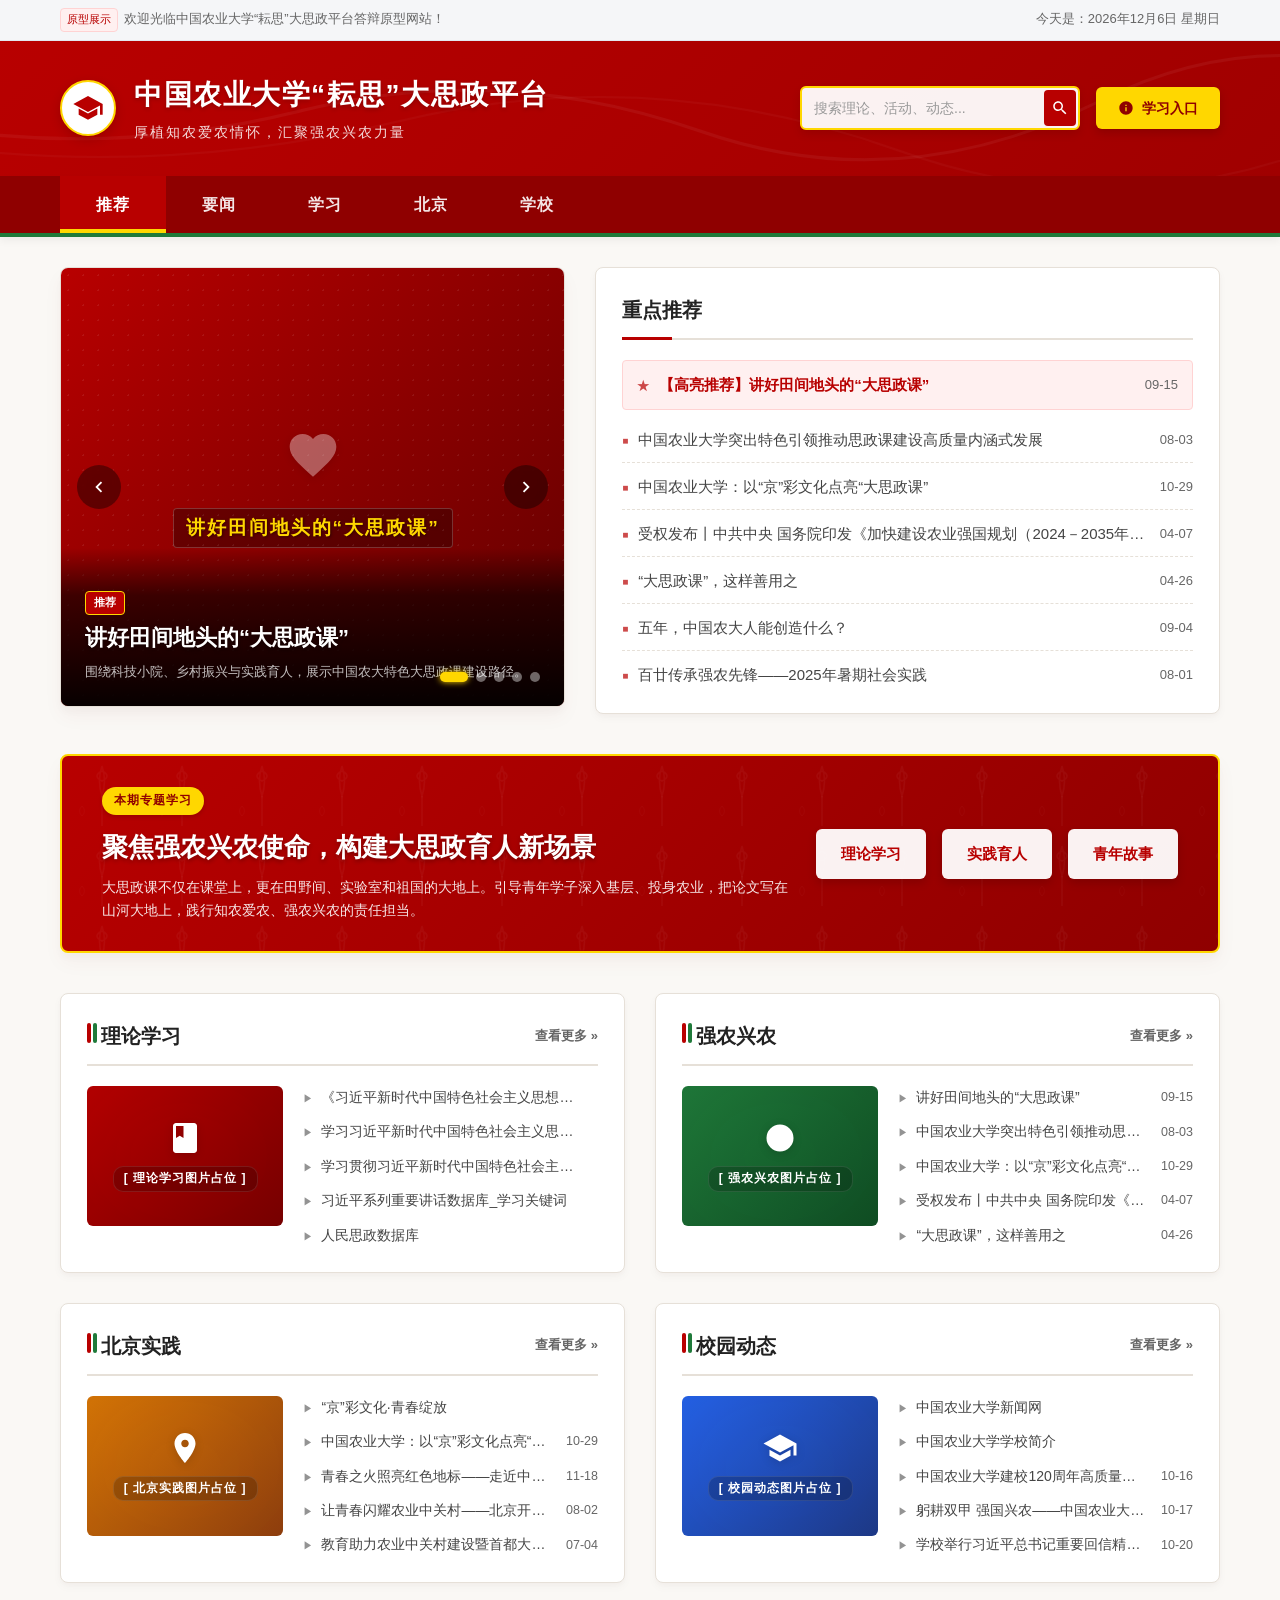
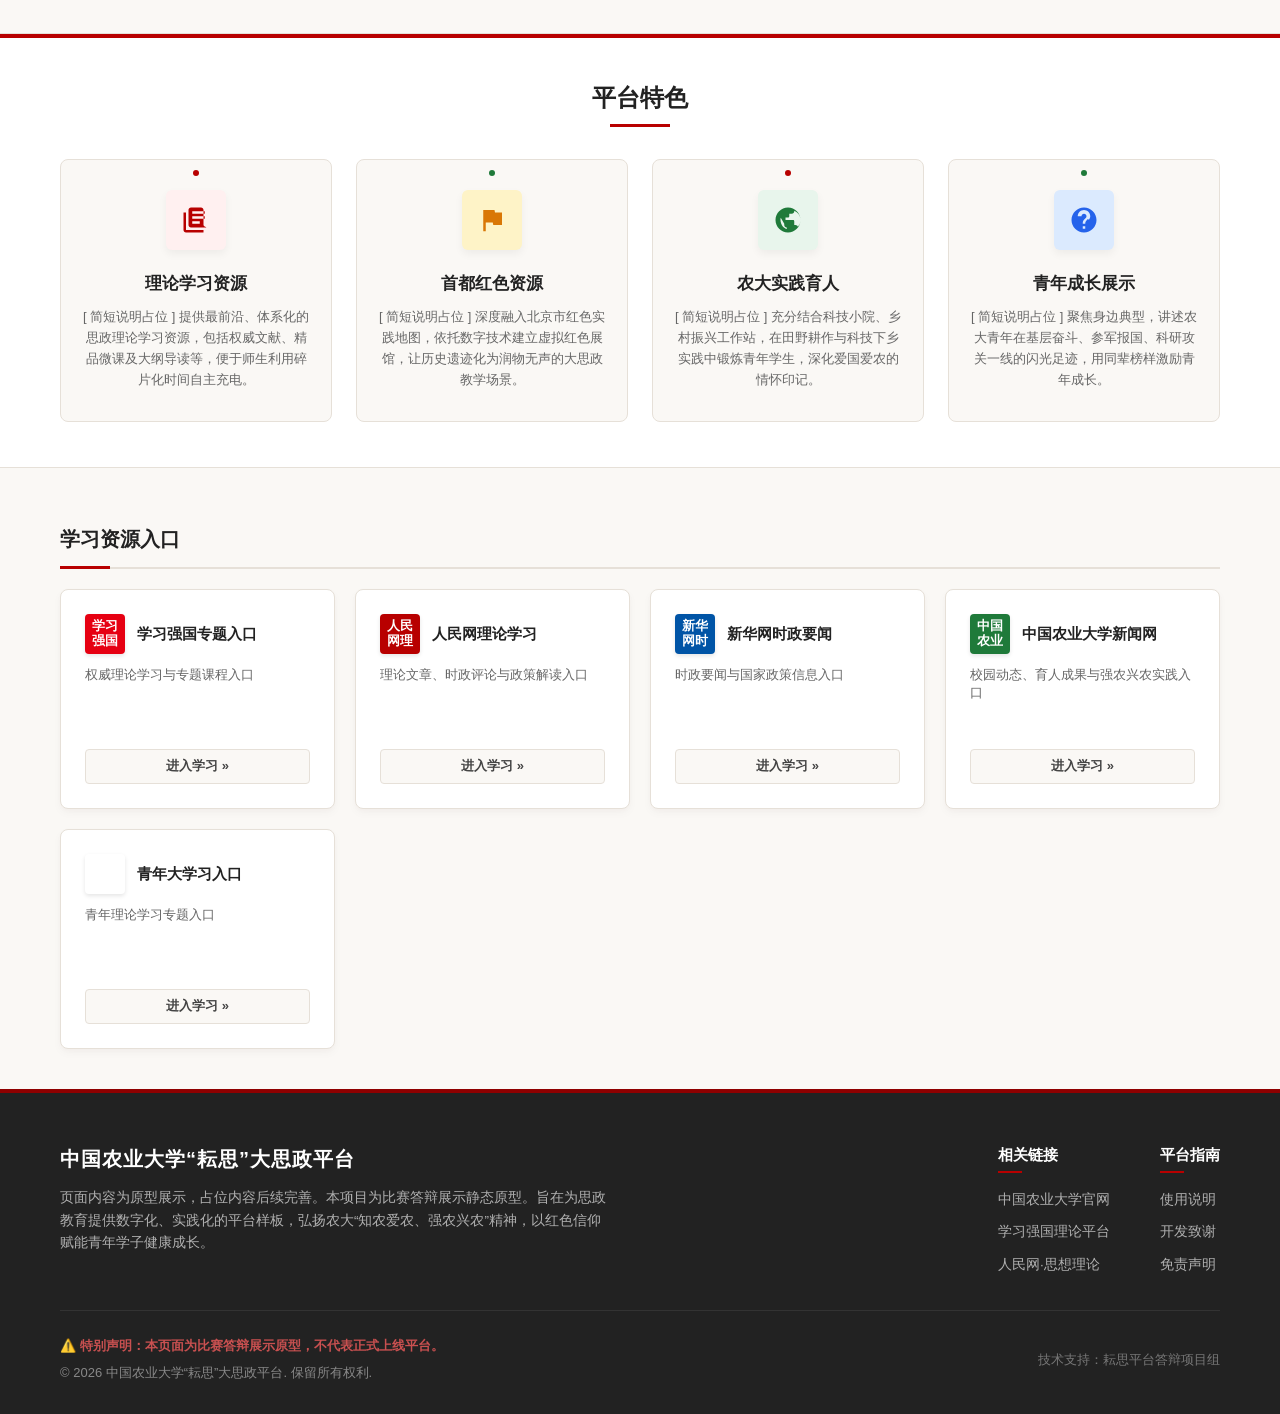
==== commit d169305a: "Add files via upload" ====
--- a/index.html
+++ b/index.html
@@ -80,53 +80,8 @@
             <div class="container">
                 <!-- 左侧头条大图轮播区域 -->
                 <div class="carousel-wrapper">
-                    <div class="carousel-inner">
-                        
-                        <!-- 幻灯片 1 -->
-                        <div class="carousel-slide active">
-                            <div class="image-placeholder-gradient slide-1">
-                                <svg class="placeholder-icon" viewBox="0 0 24 24">
-                                    <path d="M12 21.35l-1.45-1.32C5.4 15.36 2 12.28 2 8.5 2 5.42 4.42 3 7.5 3c1.74 0 3.41.81 4.5 2.09C13.09 3.81 14.76 3 16.5 3 19.58 3 22 5.42 22 8.5c0 3.78-3.4 6.86-8.55 11.54L12 21.35z"/>
-                                </svg>
-                                <span class="placeholder-text">[ 头条焦点大图占位区域 一 ]</span>
-                            </div>
-                            <div class="carousel-caption">
-                                <span class="caption-tag">重点推荐</span>
-                                <h2>“头条推荐内容标题占位”：厚植知农爱农情怀，练就兴农本领</h2>
-                                <p>【副标题占位】这里是头条推荐内容简介占位。青年学子走进科技小院，在广阔天地间躬身实践，用汗水与担当书写强农兴农的新时代思政答卷...</p>
-                            </div>
-                        </div>
-
-                        <!-- 幻灯片 2 -->
-                        <div class="carousel-slide">
-                            <div class="image-placeholder-gradient slide-2">
-                                <svg class="placeholder-icon" viewBox="0 0 24 24">
-                                    <path d="M17 8C8 10 5.9 16.17 3.82 21.34l1.89.66c.95-2.37 2.4-5.28 4.29-6.83 2.73-2.24 6-2.17 9-3.17V8zM12 3C6.48 3 2 7.48 2 13c0 .35.02.69.06 1.03.75-.41 1.58-.69 2.44-.82.16-1.57.85-3.03 1.94-4.12.92-.92 2.12-1.47 3.39-1.63L12 3z"/>
-                                </svg>
-                                <span class="placeholder-text">[ 头条焦点大图占位区域 二 ]</span>
-                            </div>
-                            <div class="carousel-caption">
-                                <span class="caption-tag">专题学习</span>
-                                <h2>“头条推荐内容标题占位”：解民生之多艰，育强农之先锋</h2>
-                                <p>【副标题占位】这里是强农兴农教育实践活动的头条内容占位。中国农业大学大思政课将课堂搬到田间地头，将思政育人与劳动实践深度结合...</p>
-                            </div>
-                        </div>
-
-                        <!-- 幻灯片 3 -->
-                        <div class="carousel-slide">
-                            <div class="image-placeholder-gradient slide-3">
-                                <svg class="placeholder-icon" viewBox="0 0 24 24">
-                                    <path d="M12 2L2 22h20L12 2zm0 3.99L19.53 19H4.47L12 5.99zM13 16h-2v2h2v-2zm0-6h-2v4h2v-4z"/>
-                                </svg>
-                                <span class="placeholder-text">[ 头条焦点大图占位区域 三 ]</span>
-                            </div>
-                            <div class="carousel-caption">
-                                <span class="caption-tag">北京实践</span>
-                                <h2>“头条推荐内容标题占位”：用好首都红色资源，讲好大思政课</h2>
-                                <p>【副标题占位】这里是北京红色实践教育成果占位。依托首都丰富的革命地标，打造浸润式思政课，引导青年师生在追寻红色足迹中感悟初心使命...</p>
-                            </div>
-                        </div>
-
+                    <div class="carousel-inner" id="carousel-inner">
+                        <!-- 动态渲染内容区域 -->
                     </div>
 
                     <!-- 左右切换箭头 -->
@@ -150,36 +105,8 @@
                     <div class="section-title-bar">
                         <h3>重点推荐</h3>
                     </div>
-                    <ul class="recommend-list">
-                        <!-- 第一条高亮样式 -->
-                        <li class="recommend-item highlight">
-                            <a href="#" class="recommend-item-link">【高亮推荐】“文章标题占位内容”深刻领会大思政课建设的核心要义</a>
-                            <span class="recommend-item-date">05-20</span>
-                        </li>
-                        <li class="recommend-item">
-                            <a href="#" class="recommend-item-link">“文章标题占位内容”以实际行动服务强农兴农，写好大地上的答卷</a>
-                            <span class="recommend-item-date">05-20</span>
-                        </li>
-                        <li class="recommend-item">
-                            <a href="#" class="recommend-item-link">“文章标题占位内容”校党委召开大思政教育体系建设理论专题研讨会</a>
-                            <span class="recommend-item-date">05-19</span>
-                        </li>
-                        <li class="recommend-item">
-                            <a href="#" class="recommend-item-link">“文章标题占位内容”将科学技术带入乡村，科技小院里的青春思政课</a>
-                            <span class="recommend-item-date">05-18</span>
-                        </li>
-                        <li class="recommend-item">
-                            <a href="#" class="recommend-item-link">“文章标题占位内容”寻访首都红色遗迹，厚植师生爱党爱国情怀</a>
-                            <span class="recommend-item-date">05-17</span>
-                        </li>
-                        <li class="recommend-item">
-                            <a href="#" class="recommend-item-link">“文章标题占位内容”青年成长故事：展现新时代农大学子的奋斗足迹</a>
-                            <span class="recommend-item-date">05-15</span>
-                        </li>
-                        <li class="recommend-item">
-                            <a href="#" class="recommend-item-link">“文章标题占位内容”我校首批“大思政课”实践育人基地名录正式公布</a>
-                            <span class="recommend-item-date">05-14</span>
-                        </li>
+                    <ul class="recommend-list" id="recommend-list">
+                        <!-- 动态渲染推荐列表 -->
                     </ul>
                 </div>
             </div>
@@ -237,23 +164,8 @@
                                 <span>[ 理论学习图片占位 ]</span>
                             </div>
                             <!-- 3-5 条文字列表占位 -->
-                            <ul class="card-list">
-                                <li class="card-list-item">
-                                    <a href="#" class="card-list-link">“栏目文章标题占位内容”深入学习关于思政课建设的重要论述</a>
-                                    <span class="card-list-date">05-20</span>
-                                </li>
-                                <li class="card-list-item">
-                                    <a href="#" class="card-list-link">“栏目文章标题占位内容”传承薪火精神，厚植爱农报国初心使命</a>
-                                    <span class="card-list-date">05-19</span>
-                                </li>
-                                <li class="card-list-item">
-                                    <a href="#" class="card-list-link">“栏目文章标题占位内容”以文化人、以德育人理论研讨会召开</a>
-                                    <span class="card-list-date">05-18</span>
-                                </li>
-                                <li class="card-list-item">
-                                    <a href="#" class="card-list-link">“栏目文章标题占位内容”构建全方位“大思政课”协同育人格局</a>
-                                    <span class="card-list-date">05-16</span>
-                                </li>
+                            <ul class="card-list" id="theory-list">
+                                <!-- 动态渲染理论学习列表 -->
                             </ul>
                         </div>
                     </div>
@@ -274,23 +186,8 @@
                                 <span>[ 强农兴农图片占位 ]</span>
                             </div>
                             <!-- 3-5 条文字列表占位 -->
-                            <ul class="card-list">
-                                <li class="card-list-item">
-                                    <a href="#" class="card-list-link">“栏目文章标题占位内容”扎根泥土的科技小院：劳动育人最生动实践</a>
-                                    <span class="card-list-date">05-20</span>
-                                </li>
-                                <li class="card-list-item">
-                                    <a href="#" class="card-list-link">“栏目文章标题占位内容”在黑土地上上好思政课，书写强农新篇章</a>
-                                    <span class="card-list-date">05-19</span>
-                                </li>
-                                <li class="card-list-item">
-                                    <a href="#" class="card-list-link">“栏目文章标题占位内容”我校百名博士师生服务乡村春耕大忙一线</a>
-                                    <span class="card-list-date">05-17</span>
-                                </li>
-                                <li class="card-list-item">
-                                    <a href="#" class="card-list-link">“栏目文章标题占位内容”厚植三农情怀，以专业实践赋能现代农业</a>
-                                    <span class="card-list-date">05-15</span>
-                                </li>
+                            <ul class="card-list" id="agri-list">
+                                <!-- 动态渲染强农兴农列表 -->
                             </ul>
                         </div>
                     </div>
@@ -310,23 +207,8 @@
                                 <span>[ 北京实践图片占位 ]</span>
                             </div>
                             <!-- 3-5 条文字列表占位 -->
-                            <ul class="card-list">
-                                <li class="card-list-item">
-                                    <a href="#" class="card-list-link">“栏目文章标题占位内容”师生党员寻访京华红色基地，感悟革命精神</a>
-                                    <span class="card-list-date">05-20</span>
-                                </li>
-                                <li class="card-list-item">
-                                    <a href="#" class="card-list-link">“栏目文章标题占位内容”大思政实践：与北京市属纪念馆共建大课堂</a>
-                                    <span class="card-list-date">05-18</span>
-                                </li>
-                                <li class="card-list-item">
-                                    <a href="#" class="card-list-link">“栏目文章标题占位内容”展现农大担当：我校师生服务首都志愿活动</a>
-                                    <span class="card-list-date">05-16</span>
-                                </li>
-                                <li class="card-list-item">
-                                    <a href="#" class="card-list-link">“栏目文章标题占位内容”构建双向协同育人：大思政课走入北京社区</a>
-                                    <span class="card-list-date">05-14</span>
-                                </li>
+                            <ul class="card-list" id="beijing-list">
+                                <!-- 动态渲染北京实践列表 -->
                             </ul>
                         </div>
                     </div>
@@ -347,23 +229,8 @@
                                 <span>[ 校园动态图片占位 ]</span>
                             </div>
                             <!-- 3-5 条文字列表占位 -->
-                            <ul class="card-list">
-                                <li class="card-list-item">
-                                    <a href="#" class="card-list-link">“栏目文章标题占位内容”我校大思政校园文化节成果展圆满举办</a>
-                                    <span class="card-list-date">05-20</span>
-                                </li>
-                                <li class="card-list-item">
-                                    <a href="#" class="card-list-link">“栏目文章标题占位内容”新任辅导员入职宣誓仪式暨思想政治工作培训</a>
-                                    <span class="card-list-date">05-19</span>
-                                </li>
-                                <li class="card-list-item">
-                                    <a href="#" class="card-list-link">“栏目文章标题占位内容”强农先锋情景话剧在礼堂精彩巡演</a>
-                                    <span class="card-list-date">05-17</span>
-                                </li>
-                                <li class="card-list-item">
-                                    <a href="#" class="card-list-link">“栏目文章标题占位内容”我校微党课作品在首都高校比赛中荣获佳绩</a>
-                                    <span class="card-list-date">05-15</span>
-                                </li>
+                            <ul class="card-list" id="campus-list">
+                                <!-- 动态渲染校园动态列表 -->
                             </ul>
                         </div>
                     </div>
@@ -435,56 +302,8 @@
                 <div class="section-title-bar">
                     <h3>学习资源入口</h3>
                 </div>
-                <div class="resource-grid">
-                    
-                    <!-- 入口 1 -->
-                    <div class="resource-card card-xuexi">
-                        <div class="resource-header">
-                            <div class="resource-logo-box">
-                                <span class="text-logo">学习<br>强国</span>
-                            </div>
-                            <h4>学习强国专题入口</h4>
-                        </div>
-                        <p class="resource-desc">[资源链接占位] 全面对接中宣部“学习强国”思想理论平台，为师生提供最权威的党的创新理论成果与时政解读。</p>
-                        <a href="#" class="resource-link-btn">进入学习 &raquo;</a>
-                    </div>
-
-                    <!-- 入口 2 -->
-                    <div class="resource-card card-people">
-                        <div class="resource-header">
-                            <div class="resource-logo-box">
-                                <span class="text-logo">人民<br>理论</span>
-                            </div>
-                            <h4>人民网理论学习</h4>
-                        </div>
-                        <p class="resource-desc">[资源链接占位] 汇聚人民网理论频道、思政云课堂资源，提供最新权威社论、时政要闻与大思政教学研究库。</p>
-                        <a href="#" class="resource-link-btn">进入学习 &raquo;</a>
-                    </div>
-
-                    <!-- 入口 3 -->
-                    <div class="resource-card card-xinhua">
-                        <div class="resource-header">
-                            <div class="resource-logo-box">
-                                <span class="text-logo">新华<br>时政</span>
-                            </div>
-                            <h4>新华网时政要闻</h4>
-                        </div>
-                        <p class="resource-desc">[资源链接占位] 连接新华网时政频道及重大专题，实时传递国内外时事热点动态，拓宽思政课家国视野。</p>
-                        <a href="#" class="resource-link-btn">进入学习 &raquo;</a>
-                    </div>
-
-                    <!-- 入口 4 -->
-                    <div class="resource-card card-cau">
-                        <div class="resource-header">
-                            <div class="resource-logo-box">
-                                <span class="text-logo">农大<br>新闻</span>
-                            </div>
-                            <h4>中国农业大学新闻网</h4>
-                        </div>
-                        <p class="resource-desc">[资源链接占位] 追踪中国农业大学校内的重大教学科研成果、实践活动快讯与校园理论学习动态。</p>
-                        <a href="#" class="resource-link-btn">进入学习 &raquo;</a>
-                    </div>
-
+                <div class="resource-grid" id="resource-grid">
+                    <!-- 动态渲染资源入口列表 -->
                 </div>
             </div>
         </section>
@@ -528,7 +347,10 @@
             </div>
         </div>
     </footer>
-
+    <!-- 引入纯静态数据源（解决本地双击直接打开时的跨域问题） -->
+    <script src="data/news.js"></script>
+    <script src="data/resources.js"></script>
+    
     <!-- 引入自定义交互脚本 -->
     <script src="js/main.js"></script>
 </body>
--- a/css/style.css
+++ b/css/style.css
@@ -582,10 +582,10 @@
   white-space: nowrap;
   overflow: hidden;
   text-overflow: ellipsis;
-  width: 82%;
-  display: flex;
-  align-items: center;
-  gap: 10px;
+  flex: 1;
+  min-width: 0;
+  padding-right: 15px;
+  display: block;
 }
 
 /* 列表前小红方块 */
@@ -593,8 +593,10 @@
   content: '■';
   color: var(--primary-red);
   font-size: 10px;
-  flex-shrink: 0;
   opacity: 0.7;
+  margin-right: 10px;
+  display: inline-block;
+  vertical-align: middle;
 }
 
 .recommend-item-link:hover {
@@ -839,6 +841,7 @@
   flex-direction: column;
   gap: 12px;
   justify-content: center;
+  min-width: 0;
 }
 
 .card-list-item {
@@ -853,17 +856,19 @@
   white-space: nowrap;
   overflow: hidden;
   text-overflow: ellipsis;
-  width: 78%;
-  display: flex;
-  align-items: center;
-  gap: 8px;
+  flex: 1;
+  min-width: 0;
+  margin-right: 15px;
+  display: block;
 }
 
 .card-list-link::before {
-  content: '▪';
+  content: '▶';
   color: var(--text-muted);
   font-size: 10px;
   opacity: 0.7;
+  margin-right: 8px;
+  display: inline-block;
 }
 
 /* 不同模块hover链接色 */
@@ -876,6 +881,7 @@
   font-size: 12.5px;
   color: var(--text-muted);
   font-weight: 500;
+  flex-shrink: 0;
 }
 
 /* 7. 平台特色展示区美化 */
@@ -1195,82 +1201,696 @@
   100% { transform: scale(1); opacity: 1; }
 }
 
-/* 响应式设计 */
-@media (max-width: 1024px) {
+/* 响应式与移动端适配优化 */
+@media (max-width: 992px) {
   .first-screen .container {
-    grid-template-columns: 1fr;
-  }
+    grid-template-columns: minmax(0, 1fr);
+    gap: 20px;
+  }
+  
+  .carousel-wrapper {
+    height: 360px;
+  }
+  
   .content-grid {
-    grid-template-columns: 1fr;
-  }
+    grid-template-columns: minmax(0, 1fr);
+    gap: 20px;
+  }
+  
   .banner-card {
     flex-direction: column;
     gap: 20px;
     align-items: flex-start;
   }
+  
   .banner-left-info {
     max-width: 100%;
   }
+  
   .features-grid {
-    grid-template-columns: repeat(2, 1fr);
-  }
+    grid-template-columns: repeat(2, minmax(0, 1fr));
+    gap: 20px;
+  }
+  
   .resource-grid {
-    grid-template-columns: repeat(2, 1fr);
+    grid-template-columns: repeat(2, minmax(0, 1fr));
+    gap: 16px;
   }
 }
 
 @media (max-width: 768px) {
+  /* 页面全局与容器调整，防止横向溢出 */
+  html, body {
+    overflow-x: hidden !important;
+    width: 100% !important;
+    background-color: #FFF8EE !important; /* 柔和暖色纸张背景 */
+  }
+  
+  *, *::before, *::after {
+    box-sizing: border-box !important;
+  }
+
+  .container {
+    width: 100% !important;
+    max-width: 100% !important;
+    padding-left: 16px !important;
+    padding-right: 16px !important;
+  }
+
+  /* 顶部细排信息栏压缩 */
   .top-info-bar {
-    font-size: 12px;
-  }
+    width: 100% !important;
+    max-width: 100% !important;
+    font-size: 11px !important;
+    padding: 6px 0 !important;
+    overflow: hidden !important;
+  }
+  
   .top-info-bar .container {
-    flex-direction: column;
-    gap: 6px;
-    align-items: flex-start;
-  }
+    flex-direction: column !important;
+    gap: 4px !important;
+    align-items: center !important;
+    text-align: center !important;
+  }
+
+  .top-info-bar .left-info {
+    justify-content: center !important;
+    flex-wrap: wrap !important;
+    gap: 6px !important;
+  }
+
+  .top-info-bar .left-info span {
+    white-space: normal !important;
+    display: inline-block !important;
+  }
+
+  .top-info-bar .right-info {
+    white-space: normal !important;
+    display: inline-block !important;
+  }
+
+  /* 顶部红色主视觉区完整铺满 */
+  .main-header {
+    width: 100% !important;
+    max-width: 100% !important;
+    margin: 0 !important;
+    border-radius: 0 !important; /* 平铺无圆角，符合经典移动门户风格 */
+    padding: 20px 16px 16px !important; /* 压缩内边距 */
+    background: linear-gradient(135deg, var(--primary-red) 0%, #A00000 100%) !important;
+  }
+  
   .main-header .container {
-    flex-direction: column;
-    gap: 20px;
-    align-items: flex-start;
-  }
+    display: block !important;
+    padding: 0 !important;
+    width: 100% !important;
+    max-width: 100% !important;
+  }
+  
+  .header-logo-area {
+    display: flex !important;
+    flex-direction: column !important;
+    gap: 8px !important;
+    align-items: center !important;
+    text-align: center !important;
+    margin-bottom: 12px !important;
+  }
+  
+  .logo-circle {
+    width: 48px !important;
+    height: 48px !important;
+  }
+  
+  .logo-circle svg {
+    width: 26px !important;
+    height: 26px !important;
+  }
+  
+  /* 平台标题限制2行内 */
+  .platform-logo-title {
+    font-size: 26px !important;
+    line-height: 1.35 !important;
+    font-weight: 800 !important;
+    text-shadow: 0 2px 4px rgba(0, 0, 0, 0.15) !important;
+    text-align: center !important;
+    word-break: break-all !important;
+    max-width: 100% !important;
+  }
+  
+  /* 平台标语字号缩小 */
+  .platform-slogan {
+    display: block !important;
+    font-size: 14px !important;
+    line-height: 1.6 !important;
+    max-width: 90% !important;
+    margin: 4px auto 0 !important;
+    letter-spacing: 1px !important;
+    color: rgba(255, 255, 255, 0.85) !important;
+    text-align: center !important;
+    word-break: break-all !important;
+  }
+  
+  /* 搜索框与学习入口按钮适配 */
   .header-action-area {
-    width: 100%;
-    justify-content: space-between;
-    flex-wrap: wrap;
-    gap: 12px;
-  }
+    display: flex !important;
+    flex-direction: column !important;
+    align-items: center !important;
+    gap: 12px !important;
+    width: 100% !important;
+    margin-top: 0 !important; /* 压缩间距 */
+  }
+  
+  /* 搜索框在手机端拉伸至 100% */
   .search-box {
-    width: 100%;
-  }
+    width: 100% !important;
+    max-width: 100% !important;
+    height: 44px !important;
+    display: flex !important;
+    background-color: rgba(255, 255, 255, 0.95) !important;
+    border: 2px solid var(--accent-gold) !important;
+    border-radius: var(--radius-md) !important;
+    padding: 2px 2px 2px 12px !important;
+    box-shadow: none !important;
+  }
+  
+  .search-box input {
+    display: block !important;
+    width: 100% !important;
+    height: 100% !important;
+    font-size: 14px !important;
+  }
+  
+  .search-btn {
+    width: 48px !important;
+    height: 36px !important;
+    border-radius: var(--radius-sm) !important;
+    box-shadow: none !important;
+  }
+  
+  /* “学习入口”按钮缩小，与搜索框间距为 12px */
+  .header-btn-link {
+    display: inline-flex !important;
+    justify-content: center !important;
+    align-items: center !important;
+    height: 42px !important;
+    width: auto !important;
+    padding: 0 24px !important;
+    font-size: 14px !important;
+    border-radius: 21px !important;
+  }
+
+  /* 导航栏适配：一行五等分，防止换行 */
+  .nav-bar {
+    width: 100% !important;
+    max-width: 100% !important;
+    border-bottom: 3px solid var(--cau-green) !important;
+    background-color: var(--deep-red) !important;
+  }
+  
   .nav-bar .container {
-    flex-direction: column;
-    align-items: flex-start;
-  }
+    display: block !important; /* 强制覆盖原本的 flex */
+    padding: 0 !important;
+    width: 100% !important;
+    max-width: 100% !important;
+  }
+  
   .nav-menu {
-    flex-wrap: wrap;
-    width: 100%;
-  }
+    display: grid !important;
+    grid-template-columns: repeat(5, minmax(0, 1fr)) !important; /* 强制5列且允许自收缩 */
+    width: 100% !important;
+    margin: 0 !important;
+    padding: 0 !important;
+    list-style: none !important;
+  }
+  
+  .nav-menu-item {
+    width: 100% !important;
+    text-align: center !important;
+    flex: none !important;
+    margin: 0 !important;
+    padding: 0 !important;
+    display: block !important;
+  }
+  
   .nav-menu-item a {
-    padding: 12px 20px;
-    font-size: 15px;
-  }
+    display: block !important;
+    padding: 14px 0 !important;
+    font-size: 15px !important;
+    white-space: nowrap !important;
+    text-align: center !important;
+    width: 100% !important;
+  }
+  
+  /* 首屏区域间距优化 */
+  .first-screen {
+    padding: 16px 0 0 0 !important; /* 减少红色头部与轮播图之间的留白到16px */
+  }
+  .first-screen .container {
+    display: block !important;
+  }
+  
+  /* 轮播图宽高比例控制，增加高度范围限制 */
   .carousel-wrapper {
-    height: 320px;
-  }
+    width: 100% !important;
+    height: auto !important;
+    aspect-ratio: 16 / 9 !important;
+    min-height: 230px !important; /* 最小高度230px，给图字留出充裕空间 */
+    max-height: 280px !important; /* 最大高度280px，防止高度占满首屏 */
+    border-radius: 12px !important;
+    box-shadow: var(--shadow-md) !important;
+    margin-bottom: 0 !important;
+  }
+  
+  /* 轮播图控制项缩小与定位 */
+  .carousel-btn {
+    width: 38px !important;
+    height: 38px !important;
+    background-color: rgba(0, 0, 0, 0.3) !important; /* 略微提高透明度 */
+  }
+  
+  .carousel-btn svg {
+    width: 18px !important;
+    height: 18px !important;
+  }
+  
+  .carousel-btn.prev { left: 10px !important; }
+  .carousel-btn.next { right: 10px !important; }
+  
+  .carousel-dots {
+    right: 50% !important;
+    transform: translateX(50%) !important;
+    bottom: 12px !important;
+    gap: 6px !important;
+  }
+  
+  /* 轮播标题覆盖层限制行数 */
+  .carousel-caption {
+    padding: 24px 16px 16px !important;
+  }
+  
   .carousel-caption h2 {
-    font-size: 18px;
-  }
+    font-size: 16px !important;
+    margin-bottom: 4px !important;
+    display: -webkit-box !important;
+    -webkit-line-clamp: 2 !important;
+    -webkit-box-orient: vertical !important;
+    overflow: hidden !important;
+    text-overflow: ellipsis !important;
+    white-space: normal !important;
+    line-height: 1.4 !important;
+  }
+  
+  .carousel-caption p {
+    display: -webkit-box !important;
+    -webkit-line-clamp: 2 !important;
+    -webkit-box-orient: vertical !important;
+    overflow: hidden !important;
+    text-overflow: ellipsis !important;
+    font-size: 13px !important;
+    line-height: 1.45 !important;
+    margin-top: 4px !important;
+  }
+  
+  /* 重点推荐卡片左右边距与轮播图对齐 */
+  .recommend-list-wrapper {
+    padding: 18px !important;
+    margin-top: 16px !important;
+    border-radius: 12px !important;
+    box-shadow: 0 4px 8px rgba(184, 0, 0, 0.02), 0 2px 4px rgba(0, 0, 0, 0.02) !important;
+    max-width: 100% !important;
+    width: 100% !important;
+    overflow: hidden !important;
+  }
+  
+  .section-title-bar {
+    margin-bottom: 14px !important; /* 标题与内容间距控制在 12px—16px */
+    padding-bottom: 8px !important;
+  }
+  
+  .section-title-bar h3 {
+    font-size: 22px !important; /* 调整为 22px 左右 */
+  }
+
+  .section-title-bar h3::after {
+    bottom: -10px !important; /* 适配 padding-bottom */
+  }
+
+  .card-module .section-title-bar h3::before {
+    content: '' !important;
+    position: absolute !important;
+    top: 3px !important;
+    left: 0 !important;
+    width: 4px !important;
+    height: 20px !important;
+    background-color: var(--primary-red) !important;
+    bottom: auto !important;
+    border-radius: var(--radius-sm) !important;
+  }
+
+  .card-module .section-title-bar h3::after {
+    content: '' !important;
+    position: absolute !important;
+    top: 3px !important;
+    left: 6px !important;
+    width: 4px !important;
+    height: 20px !important;
+    background-color: var(--cau-green) !important;
+    bottom: auto !important;
+    border-radius: var(--radius-sm) !important;
+  }
+  
+  .recommend-item {
+    padding: 12px 0 12px 0 !important;
+    display: block !important;
+    position: relative !important;
+    width: 100% !important;
+  }
+  
+  .recommend-item.highlight {
+    padding: 10px 12px !important;
+  }
+  
+  .recommend-item-link {
+    display: inline-block !important;
+    font-size: 14px !important;
+    width: calc(100% - 50px) !important;
+    max-width: calc(100% - 50px) !important;
+    white-space: nowrap !important;
+    overflow: hidden !important;
+    text-overflow: ellipsis !important;
+    vertical-align: middle !important;
+  }
+  
+  .recommend-item-date {
+    font-size: 12px !important;
+    position: absolute !important;
+    right: 0 !important;
+    top: 50% !important;
+    transform: translateY(-50%) !important;
+  }
+  
+  .recommend-item.highlight .recommend-item-date {
+    right: 12px !important;
+  }
+
+  /* 专题学习横幅自适应与压缩 */
+  .special-learning-banner {
+    padding: 24px 0 !important; /* section 上下间距 */
+  }
+  
+  .banner-card {
+    padding: 20px 16px !important;
+    flex-direction: column !important;
+    align-items: center !important;
+    text-align: center !important;
+    gap: 16px !important;
+    border-radius: 12px !important;
+    box-shadow: none !important; /* 减弱阴影 */
+    border: 1px solid var(--accent-gold) !important;
+  }
+  
+  .banner-left-info {
+    max-width: 100% !important;
+  }
+  
+  .banner-tag {
+    margin-bottom: 8px !important;
+  }
+  
+  .banner-title {
+    font-size: 20px !important;
+    line-height: 1.35 !important;
+  }
+  
+  .banner-desc {
+    font-size: 13px !important;
+    line-height: 1.5 !important;
+  }
+  
+  .banner-right-actions {
+    width: 100% !important;
+    justify-content: center !important;
+    gap: 8px !important;
+  }
+  
+  .banner-action-btn {
+    flex: 1 1 calc(33.33% - 8px) !important;
+    min-width: 80px !important;
+    padding: 10px 8px !important;
+    font-size: 13px !important;
+  }
+  
+  .banner-pattern {
+    opacity: 0.2 !important;
+  }
+
+  /* 四个内容模块适配 */
+  .content-grid-section {
+    padding: 24px 0 !important; /* section 上下间距 */
+  }
+
+  .content-grid {
+    display: block !important;
+  }
+  
+  .card-module {
+    margin-bottom: 16px !important;
+    padding: 16px !important;
+    border-radius: 12px !important;
+    box-shadow: 0 4px 8px rgba(184, 0, 0, 0.02), 0 2px 4px rgba(0, 0, 0, 0.02) !important; /* 减弱阴影 */
+    max-width: 100% !important;
+    width: 100% !important;
+    overflow: hidden !important;
+  }
+  
   .card-content-layout {
-    grid-template-columns: 1fr;
-  }
+    display: block !important;
+  }
+  
+  .small-image-placeholder {
+    margin-bottom: 12px !important;
+    height: 110px !important;
+  }
+  
+  .card-list {
+    gap: 8px !important;
+  }
+  
+  .card-list-item {
+    font-size: 14px !important;
+    display: block !important;
+    position: relative !important;
+    width: 100% !important;
+    padding: 6px 0 !important;
+  }
+  
+  .card-list-link {
+    display: inline-block !important;
+    width: calc(100% - 50px) !important;
+    max-width: calc(100% - 50px) !important;
+    white-space: nowrap !important;
+    overflow: hidden !important;
+    text-overflow: ellipsis !important;
+    vertical-align: middle !important;
+  }
+  
+  .card-list-date {
+    position: absolute !important;
+    right: 0 !important;
+    top: 50% !important;
+    transform: translateY(-50%) !important;
+  }
+
+  /* 平台特色展示区 */
+  .features-section {
+    padding: 24px 0 !important; /* section 上下间距 */
+    margin: 24px 0 !important;
+  }
+  
   .features-grid {
-    grid-template-columns: 1fr;
-  }
+    grid-template-columns: repeat(2, minmax(0, 1fr)) !important;
+    gap: 16px !important; /* 卡片之间间距 16px */
+  }
+  
+  .feature-card {
+    padding: 20px 12px !important;
+    box-shadow: none !important; /* 去除卡片强阴影 */
+    border-color: #EEECE7 !important;
+    border-radius: 12px !important;
+  }
+  
+  .feature-icon-wrapper {
+    width: 48px !important;
+    height: 48px !important;
+    margin-bottom: 12px !important;
+  }
+  
+  .feature-icon-wrapper svg {
+    width: 24px !important;
+    height: 24px !important;
+  }
+  
+  .feature-card h4 {
+    font-size: 15px !important;
+  }
+  
+  .feature-card p {
+    font-size: 12px !important;
+    line-height: 1.5 !important;
+  }
+
+  /* 学习资源入口 */
+  .resource-portal-section {
+    padding: 24px 0 32px 0 !important; /* section 上下间距 */
+  }
+  
   .resource-grid {
-    grid-template-columns: 1fr;
-  }
+    grid-template-columns: repeat(2, minmax(0, 1fr)) !important;
+    gap: 16px !important; /* 统一卡片间距为 16px */
+  }
+  
+  .resource-card {
+    padding: 16px !important;
+    min-height: auto !important;
+    border-radius: 12px !important;
+    box-shadow: 0 4px 8px rgba(184, 0, 0, 0.02), 0 2px 4px rgba(0, 0, 0, 0.02) !important; /* 减弱阴影 */
+  }
+  
+  .resource-header {
+    gap: 8px !important;
+    margin-bottom: 8px !important;
+  }
+  
+  .resource-logo-box {
+    width: 32px !important;
+    height: 32px !important;
+    font-size: 11px !important;
+  }
+  
+  .resource-header h4 {
+    font-size: 13.5px !important;
+  }
+  
+  .resource-desc {
+    font-size: 12px !important;
+    margin-bottom: 12px !important;
+  }
+  
+  .resource-link-btn {
+    padding: 10px 0 !important; /* 确保按钮高度达 40px 以上，提高移动端点按体验 */
+    font-size: 13px !important;
+  }
+
+  /* 页脚适配与文字居中 */
+  .site-footer {
+    padding: 30px 0 20px 0 !important;
+    text-align: center !important;
+  }
+  
   .footer-top {
-    flex-direction: column;
-    gap: 30px;
-  }
-}
+    flex-direction: column !important;
+    align-items: center !important;
+    gap: 24px !important;
+    padding-bottom: 20px !important;
+    margin-bottom: 16px !important;
+  }
+  
+  .footer-info h4 {
+    font-size: 18px !important;
+  }
+  
+  .footer-info p {
+    font-size: 12.5px !important;
+    max-width: 100% !important;
+    margin: 0 auto !important;
+  }
+  
+  .footer-links {
+    gap: 30px !important;
+    width: 100% !important;
+    justify-content: space-around !important;
+  }
+  
+  .footer-link-group h5::after {
+    left: 50% !important;
+    transform: translateX(-50%) !important;
+  }
+  
+  .footer-bottom {
+    flex-direction: column !important;
+    gap: 10px !important;
+    align-items: center !important;
+  }
+  
+  .footer-bottom-left {
+    align-items: center !important;
+    gap: 8px !important;
+  }
+  
+  .footer-bottom-right {
+    margin-top: 4px !important;
+  }
+}
+
+@media (max-width: 480px) {
+  /* 小屏手机精简顶栏 */
+  .top-info-bar .left-info span:not(.badge) {
+    display: none !important; /* 隐藏长欢迎语，仅保留徽章与日期 */
+  }
+  
+  .platform-logo-title {
+    font-size: 22px !important;
+  }
+  
+  .platform-slogan {
+    font-size: 13px !important;
+  }
+  
+  .nav-menu-item a {
+    font-size: 14px !important;
+  }
+  
+  .header-btn-link {
+    padding: 8px 16px !important;
+    font-size: 13px !important;
+  }
+  
+  /* 轮播图使用 4:3 比例展示 */
+  .carousel-wrapper {
+    aspect-ratio: 4 / 3 !important;
+    min-height: 220px !important;
+    max-height: 250px !important;
+  }
+  
+  .carousel-caption h2 {
+    font-size: 14px !important;
+  }
+  
+  .section-title-bar h3 {
+    font-size: 18px !important;
+  }
+  
+  /* 专题学习按钮在极窄屏下垂直堆叠 */
+  .banner-right-actions {
+    flex-direction: column !important;
+    gap: 6px !important;
+  }
+  
+  .banner-action-btn {
+    width: 100% !important;
+    margin: 0 !important;
+  }
+  
+  /* 网格转单列 */
+  .features-grid {
+    grid-template-columns: minmax(0, 1fr) !important;
+  }
+  
+  .resource-grid {
+    grid-template-columns: minmax(0, 1fr) !important;
+  }
+  
+  .footer-links {
+    flex-direction: column !important;
+    gap: 20px !important;
+  }
+}
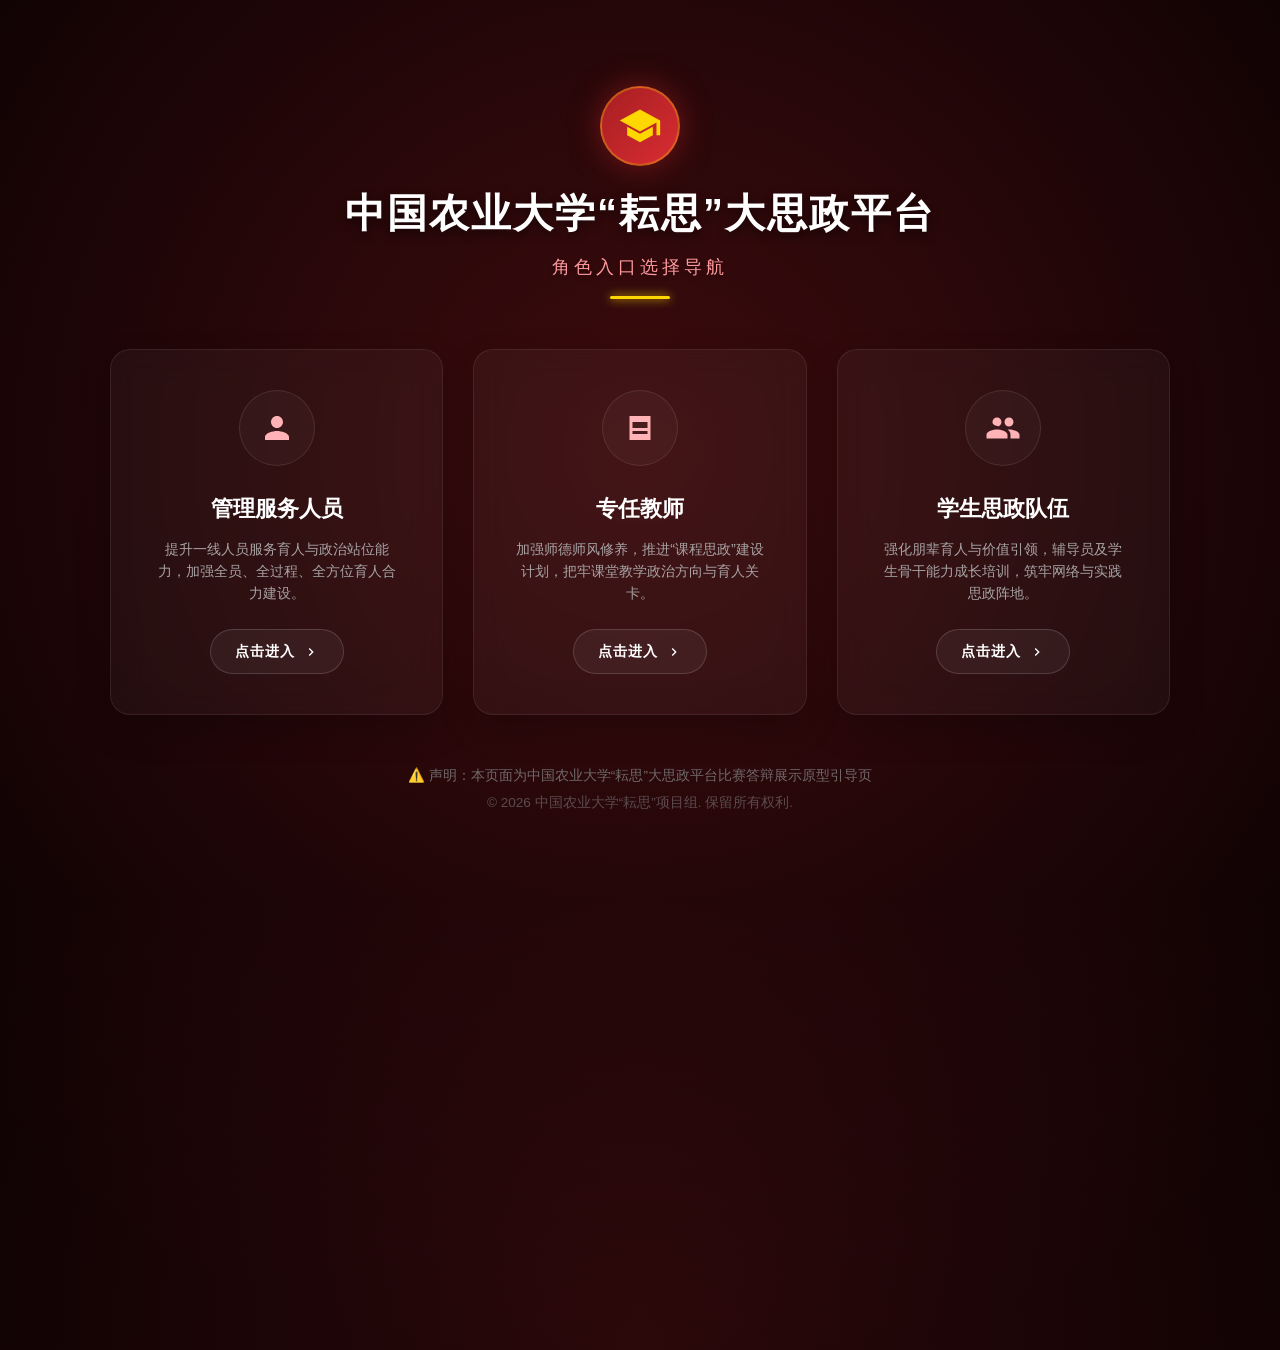
==== commit f3e5cc6f: "Add files via upload" ====
--- a/index.html
+++ b/index.html
@@ -3,355 +3,356 @@
 <head>
     <meta charset="UTF-8">
     <meta name="viewport" content="width=device-width, initial-scale=1.0">
-    <title>中国农业大学“耘思”大思政平台 - 比赛答辩展示原型</title>
-    <meta name="description" content="中国农业大学“耘思”大思政平台首页原型展示。本网页为比赛答辩展示静态原型，包含理论学习、强农兴农、北京实践、校园动态等思政模块。">
-    <!-- 引入美化样式表 -->
+    <title>中国农业大学“耘思”大思政平台 - 角色入口选择</title>
     <link rel="stylesheet" href="css/style.css">
+    <style>
+        /* 引导页专属高级美学样式 */
+        body.portal-body {
+            background: radial-gradient(circle at 50% 50%, #2a080a 0%, #0d0203 100%);
+            min-height: 100vh;
+            display: flex;
+            flex-direction: column;
+            justify-content: center;
+            align-items: center;
+            overflow-x: hidden;
+            position: relative;
+            font-family: -apple-system, BlinkMacSystemFont, "Segoe UI", Roboto, sans-serif;
+        }
+
+        /* 红色流光背景动画 */
+        body.portal-body::before {
+            content: "";
+            position: absolute;
+            top: -50%;
+            left: -50%;
+            width: 200%;
+            height: 200%;
+            background: radial-gradient(circle, rgba(166, 30, 34, 0.15) 0%, rgba(0,0,0,0) 60%);
+            animation: rotateBg 20s linear infinite;
+            pointer-events: none;
+            z-index: 1;
+        }
+
+        @keyframes rotateBg {
+            0% { transform: rotate(0deg); }
+            100% { transform: rotate(360deg); }
+        }
+
+        .portal-wrapper {
+            position: relative;
+            z-index: 10;
+            width: 100%;
+            max-width: 1100px;
+            padding: 40px 20px;
+            text-align: center;
+            display: flex;
+            flex-direction: column;
+            align-items: center;
+            gap: 50px;
+        }
+
+        /* 顶部品牌区 */
+        .portal-logo-area {
+            display: flex;
+            flex-direction: column;
+            align-items: center;
+            gap: 15px;
+            animation: fadeInDown 1s cubic-bezier(0.25, 0.8, 0.25, 1);
+        }
+
+        .portal-logo-circle {
+            width: 80px;
+            height: 80px;
+            background: linear-gradient(135deg, #a61e22 0%, #d92d32 100%);
+            border-radius: 50%;
+            display: flex;
+            align-items: center;
+            justify-content: center;
+            box-shadow: 0 0 30px rgba(166, 30, 34, 0.6);
+            border: 2px solid rgba(255, 215, 0, 0.3);
+        }
+
+        .portal-logo-circle svg {
+            width: 44px;
+            height: 44px;
+            fill: #ffd700;
+        }
+
+        .portal-title-group h1 {
+            font-size: 2.5rem;
+            color: #ffffff;
+            font-weight: 800;
+            letter-spacing: 2px;
+            margin-bottom: 8px;
+            text-shadow: 0 4px 10px rgba(0,0,0,0.5);
+        }
+
+        .portal-title-group p {
+            color: #ff999d;
+            font-size: 1.1rem;
+            letter-spacing: 4px;
+            text-transform: uppercase;
+            text-shadow: 0 2px 4px rgba(0,0,0,0.3);
+        }
+
+        .portal-divider {
+            width: 60px;
+            height: 3px;
+            background: #ffd700;
+            margin-top: 15px;
+            border-radius: 2px;
+            box-shadow: 0 0 10px #ffd700;
+        }
+
+        /* 角色卡片网格 */
+        .portal-cards-grid {
+            display: grid;
+            grid-template-columns: repeat(3, 1fr);
+            gap: 30px;
+            width: 100%;
+            animation: fadeInUp 1.2s cubic-bezier(0.25, 0.8, 0.25, 1);
+        }
+
+        @media (max-width: 900px) {
+            .portal-cards-grid {
+                grid-template-columns: 1fr;
+                gap: 20px;
+                max-width: 450px;
+            }
+        }
+
+        /* 磨砂玻璃卡片 */
+        .portal-card {
+            background: rgba(255, 255, 255, 0.04);
+            border: 1px solid rgba(255, 255, 255, 0.08);
+            border-radius: 20px;
+            padding: 40px 30px;
+            display: flex;
+            flex-direction: column;
+            align-items: center;
+            justify-content: space-between;
+            min-height: 360px;
+            text-decoration: none;
+            backdrop-filter: blur(15px);
+            -webkit-backdrop-filter: blur(15px);
+            transition: all 0.4s cubic-bezier(0.25, 0.8, 0.25, 1);
+            position: relative;
+            overflow: hidden;
+            box-shadow: 0 15px 35px rgba(0,0,0,0.2);
+        }
+
+        /* 卡片金光扫过效果 */
+        .portal-card::before {
+            content: '';
+            position: absolute;
+            top: 0;
+            left: -100%;
+            width: 50%;
+            height: 100%;
+            background: linear-gradient(to right, rgba(255,255,255,0) 0%, rgba(255,255,255,0.05) 50%, rgba(255,255,255,0) 100%);
+            transform: skewX(-25deg);
+            transition: 0.75s;
+        }
+
+        .portal-card:hover::before {
+            left: 150%;
+        }
+
+        .portal-card:hover {
+            transform: translateY(-10px);
+            background: rgba(255, 255, 255, 0.08);
+            border-color: rgba(255, 215, 0, 0.5);
+            box-shadow: 0 20px 40px rgba(166, 30, 34, 0.25), 0 0 25px rgba(255, 215, 0, 0.1);
+        }
+
+        .portal-card-icon-wrapper {
+            width: 76px;
+            height: 76px;
+            border-radius: 50%;
+            background: rgba(255, 255, 255, 0.03);
+            border: 1px solid rgba(255, 255, 255, 0.1);
+            display: flex;
+            align-items: center;
+            justify-content: center;
+            margin-bottom: 25px;
+            transition: all 0.4s ease;
+        }
+
+        .portal-card:hover .portal-card-icon-wrapper {
+            background: #a61e22;
+            border-color: #ffd700;
+            box-shadow: 0 0 20px rgba(166, 30, 34, 0.6);
+            transform: scale(1.1);
+        }
+
+        .portal-card-icon-wrapper svg {
+            width: 36px;
+            height: 36px;
+            fill: #ffb3b6;
+            transition: all 0.4s ease;
+        }
+
+        .portal-card:hover .portal-card-icon-wrapper svg {
+            fill: #ffd700;
+        }
+
+        .portal-card-info h3 {
+            color: #ffffff;
+            font-size: 1.4rem;
+            font-weight: 700;
+            margin-bottom: 12px;
+            transition: all 0.3s;
+        }
+
+        .portal-card:hover .portal-card-info h3 {
+            color: #ffd700;
+        }
+
+        .portal-card-info p {
+            color: #a8a3a4;
+            font-size: 0.9rem;
+            line-height: 1.5;
+            padding: 0 10px;
+        }
+
+        .portal-card-btn {
+            margin-top: 25px;
+            background: rgba(255, 255, 255, 0.05);
+            border: 1px solid rgba(255, 255, 255, 0.15);
+            color: #ffffff;
+            padding: 10px 24px;
+            border-radius: 30px;
+            font-size: 0.9rem;
+            font-weight: 600;
+            letter-spacing: 1px;
+            display: inline-flex;
+            align-items: center;
+            gap: 8px;
+            transition: all 0.4s ease;
+        }
+
+        .portal-card:hover .portal-card-btn {
+            background: #ffd700;
+            color: #800000;
+            border-color: #ffd700;
+            box-shadow: 0 5px 15px rgba(255, 215, 0, 0.3);
+        }
+
+        .portal-card-btn svg {
+            width: 16px;
+            height: 16px;
+            fill: currentColor;
+            transition: transform 0.3s;
+        }
+
+        .portal-card:hover .portal-card-btn svg {
+            transform: translateX(4px);
+        }
+
+        /* 页面底部 */
+        .portal-footer {
+            font-size: 0.85rem;
+            color: #706869;
+            animation: fadeIn 2s ease;
+        }
+
+        /* 动画定义 */
+        @keyframes fadeInDown {
+            from { opacity: 0; transform: translateY(-30px); }
+            to { opacity: 1; transform: translateY(0); }
+        }
+
+        @keyframes fadeInUp {
+            from { opacity: 0; transform: translateY(30px); }
+            to { opacity: 1; transform: translateY(0); }
+        }
+
+        @keyframes fadeIn {
+            from { opacity: 0; }
+            to { opacity: 1; }
+        }
+    </style>
 </head>
-<body>
-
-    <!-- 1. 顶部细小信息栏 -->
-    <div class="top-info-bar">
-        <div class="container">
-            <div class="left-info">
-                <span class="badge">原型展示</span>
-                <span>欢迎光临中国农业大学“耘思”大思政平台答辩原型网站！</span>
+<body class="portal-body">
+
+    <div class="portal-wrapper">
+        <!-- 品牌头部 -->
+        <div class="portal-logo-area">
+            <div class="portal-logo-circle">
+                <svg viewBox="0 0 24 24">
+                    <path d="M12 3L1 9l11 6 9-4.91V17h2V9L12 3z"/>
+                    <path d="M19 12.35l-7 3.82-7-3.82V17l7 3.82 7-3.82v-4.65z"/>
+                </svg>
             </div>
-            <!-- 日期由 JavaScript 动态渲染 -->
-            <div class="right-info" id="current-date">正在获取系统日期...</div>
+            <div class="portal-title-group">
+                <h1>中国农业大学“耘思”大思政平台</h1>
+                <p>角色入口选择导航</p>
+                <center><div class="portal-divider"></div></center>
+            </div>
+        </div>
+
+        <!-- 角色入口卡片 -->
+        <div class="portal-cards-grid">
+            
+            <!-- 管理服务人员 -->
+            <a href="main_admin.html" class="portal-card">
+                <div class="portal-card-icon-wrapper">
+                    <svg viewBox="0 0 24 24">
+                        <path d="M12 12c2.21 0 4-1.79 4-4s-1.79-4-4-4-4 1.79-4 4 1.79 4 4 4zm0 2c-2.67 0-8 1.34-8 4v2h16v-2c0-2.66-5.33-4-8-4z"/>
+                    </svg>
+                </div>
+                <div class="portal-card-info">
+                    <h3>管理服务人员</h3>
+                    <p>提升一线人员服务育人与政治站位能力，加强全员、全过程、全方位育人合力建设。</p>
+                </div>
+                <div class="portal-card-btn">
+                    点击进入
+                    <svg viewBox="0 0 24 24"><path d="M8.59 16.59L13.17 12 8.59 7.41 10 6l6 6-6 6-1.41-1.41z"/></svg>
+                </div>
+            </a>
+
+            <!-- 专任教师 -->
+            <a href="main_faculty.html" class="portal-card">
+                <div class="portal-card-icon-wrapper">
+                    <svg viewBox="0 0 24 24">
+                        <path d="M5 4v16h14V4H5zm12 12H7v-2h10v2zm0-4H7V8h10v4z"/>
+                    </svg>
+                </div>
+                <div class="portal-card-info">
+                    <h3>专任教师</h3>
+                    <p>加强师德师风修养，推进“课程思政”建设计划，把牢课堂教学政治方向与育人关卡。</p>
+                </div>
+                <div class="portal-card-btn">
+                    点击进入
+                    <svg viewBox="0 0 24 24"><path d="M8.59 16.59L13.17 12 8.59 7.41 10 6l6 6-6 6-1.41-1.41z"/></svg>
+                </div>
+            </a>
+
+            <!-- 学生思政队伍 -->
+            <a href="main_student.html" class="portal-card">
+                <div class="portal-card-icon-wrapper">
+                    <svg viewBox="0 0 24 24">
+                        <path d="M16 11c1.66 0 2.99-1.34 2.99-3S17.66 5 16 5c-1.66 0-3 1.34-3 3s1.34 3 3 3zm-8 0c1.66 0 2.99-1.34 2.99-3S9.66 5 8 5C6.34 5 5 6.34 5 8s1.34 3 8 3zm0 2c-2.33 0-7 1.17-7 3.5V19h14v-2.5c0-2.33-4.67-3.5-7-3.5zm8 0c-.29 0-.62.02-.97.05 1.16.84 1.97 1.97 1.97 3.45V19h6v-2.5c0-2.33-4.67-3.5-7-3.5z"/>
+                    </svg>
+                </div>
+                <div class="portal-card-info">
+                    <h3>学生思政队伍</h3>
+                    <p>强化朋辈育人与价值引领，辅导员及学生骨干能力成长培训，筑牢网络与实践思政阵地。</p>
+                </div>
+                <div class="portal-card-btn">
+                    点击进入
+                    <svg viewBox="0 0 24 24"><path d="M8.59 16.59L13.17 12 8.59 7.41 10 6l6 6-6 6-1.41-1.41z"/></svg>
+                </div>
+            </a>
+
+        </div>
+
+        <!-- 页面底部声明 -->
+        <div class="portal-footer">
+            <p>⚠️ 声明：本页面为中国农业大学“耘思”大思政平台比赛答辩展示原型引导页</p>
+            <p style="margin-top: 5px; opacity: 0.7;">&copy; 2026 中国农业大学“耘思”项目组. 保留所有权利.</p>
         </div>
     </div>
 
-    <!-- 2. 顶部主视觉红色横幅区域 -->
-    <header class="main-header">
-        <div class="container">
-            <div class="header-logo-area">
-                <!-- 麦穗与书页徽标组合的圆形Logo占位 -->
-                <div class="logo-circle" title="校徽占位">
-                    <svg viewBox="0 0 24 24">
-                        <path d="M12 3L1 9l11 6 9-4.91V17h2V9L12 3z"/>
-                        <path d="M19 12.35l-7 3.82-7-3.82V17l7 3.82 7-3.82v-4.65z"/>
-                        <path d="M12 12c.55 0 1-.45 1-1s-.45-1-1-1-1 .45-1 1 .45 1 1 1z"/>
-                    </svg>
-                </div>
-                <div class="header-text-group">
-                    <h1 class="platform-logo-title">中国农业大学“耘思”大思政平台</h1>
-                    <p class="platform-slogan">厚植知农爱农情怀，汇聚强农兴农力量</p>
-                </div>
-            </div>
-            
-            <div class="header-action-area">
-                <!-- 预留搜索框（答辩静态框，不触发事件） -->
-                <div class="search-box">
-                    <input type="text" placeholder="搜索理论、活动、动态..." disabled>
-                    <button type="button" class="search-btn" aria-label="搜索">
-                        <svg viewBox="0 0 24 24">
-                            <path d="M15.5 14h-.79l-.28-.27C15.41 12.59 16 11.11 16 9.5 16 5.91 13.09 3 9.5 3S3 5.91 3 9.5 5.91 16 9.5 16c1.61 0 3.09-.59 4.23-1.57l.27.28v.79l5 4.99L20.49 19l-4.99-5zm-6 0C7.01 14 5 11.99 5 9.5S7.01 5 9.5 5 14 7.01 14 9.5 11.99 14 9.5 14z"/>
-                        </svg>
-                    </button>
-                </div>
-                <!-- 预留学习入口 -->
-                <a href="#" class="header-btn-link" title="学习入口（暂未开放）">
-                    <svg style="width:16px;height:16px;fill:currentColor" viewBox="0 0 24 24">
-                        <path d="M12 2C6.48 2 2 6.48 2 12s4.48 10 10 10 10-4.48 10-10S17.52 2 12 2zm1 15h-2v-6h2v6zm0-8h-2V7h2v2z"/>
-                    </svg>
-                    学习入口
-                </a>
-            </div>
-        </div>
-    </header>
-
-    <!-- 3. 主导航栏 -->
-    <nav class="nav-bar">
-        <div class="container">
-            <ul class="nav-menu">
-                <li class="nav-menu-item active"><a href="#">推荐</a></li>
-                <li class="nav-menu-item"><a href="#">要闻</a></li>
-                <li class="nav-menu-item"><a href="#">学习</a></li>
-                <li class="nav-menu-item"><a href="#">北京</a></li>
-                <li class="nav-menu-item"><a href="#">学校</a></li>
-            </ul>
-        </div>
-    </nav>
-
-    <main>
-        <!-- 4. 首页首屏主体区域 -->
-        <section class="first-screen">
-            <div class="container">
-                <!-- 左侧头条大图轮播区域 -->
-                <div class="carousel-wrapper">
-                    <div class="carousel-inner" id="carousel-inner">
-                        <!-- 动态渲染内容区域 -->
-                    </div>
-
-                    <!-- 左右切换箭头 -->
-                    <button class="carousel-btn prev" aria-label="上一张">
-                        <svg viewBox="0 0 24 24"><path d="M15.41 7.41L14 6l-6 6 6 6 1.41-1.41L10.83 12z"/></svg>
-                    </button>
-                    <button class="carousel-btn next" aria-label="下一张">
-                        <svg viewBox="0 0 24 24"><path d="M10 6L8.59 7.41 13.17 12l-4.58 4.59L10 18l6-6z"/></svg>
-                    </button>
-
-                    <!-- 底部轮播圆点 -->
-                    <div class="carousel-dots">
-                        <span class="dot active"></span>
-                        <span class="dot"></span>
-                        <span class="dot"></span>
-                    </div>
-                </div>
-
-                <!-- 右侧文章标题列表 -->
-                <div class="recommend-list-wrapper">
-                    <div class="section-title-bar">
-                        <h3>重点推荐</h3>
-                    </div>
-                    <ul class="recommend-list" id="recommend-list">
-                        <!-- 动态渲染推荐列表 -->
-                    </ul>
-                </div>
-            </div>
-        </section>
-
-        <!-- 5. 专题学习横幅区（新增） -->
-        <section class="special-learning-banner">
-            <div class="container">
-                <div class="banner-card">
-                    <!-- SVG 麦穗抽象几何纹理背景 -->
-                    <div class="banner-pattern">
-                        <svg width="100%" height="100%" xmlns="http://www.w3.org/2000/svg">
-                            <defs>
-                                <pattern id="wheat-pattern" width="80" height="80" patternUnits="userSpaceOnUse">
-                                    <path d="M40 10 Q45 25 40 40 Q35 25 40 10 M40 15 Q50 20 40 25 Q30 20 40 15" fill="none" stroke="rgba(255,255,255,0.04)" stroke-width="1.5"/>
-                                    <path d="M40 40 L40 70" fill="none" stroke="rgba(255,255,255,0.04)" stroke-width="1.5"/>
-                                    <path d="M20 50 Q25 55 20 60 Q15 55 20 50" fill="none" stroke="rgba(255,255,255,0.02)" stroke-width="1"/>
-                                </pattern>
-                            </defs>
-                            <rect width="100%" height="100%" fill="url(#wheat-pattern)"/>
-                        </svg>
-                    </div>
-                    
-                    <div class="banner-left-info">
-                        <span class="banner-tag">本期专题学习</span>
-                        <h2 class="banner-title">聚焦强农兴农使命，构建大思政育人新场景</h2>
-                        <p class="banner-desc">大思政课不仅在课堂上，更在田野间、实验室和祖国的大地上。引导青年学子深入基层、投身农业，把论文写在山河大地上，践行知农爱农、强农兴农的责任担当。</p>
-                    </div>
-                    <div class="banner-right-actions">
-                        <a href="#" class="banner-action-btn">理论学习</a>
-                        <a href="#" class="banner-action-btn">实践育人</a>
-                        <a href="#" class="banner-action-btn">青年故事</a>
-                    </div>
-                </div>
-            </div>
-        </section>
-
-        <!-- 6. 首页下方内容模块 -->
-        <section class="content-grid-section">
-            <div class="container">
-                <div class="content-grid">
-                    
-                    <!-- 模块 1：理论学习 -->
-                    <div class="card-module theory">
-                        <div class="section-title-bar">
-                            <h3>理论学习</h3>
-                            <a href="#" class="card-more-btn">查看更多 &raquo;</a>
-                        </div>
-                        <div class="card-content-layout">
-                            <!-- 1 个小图片占位区域 -->
-                            <div class="small-image-placeholder" title="理论学习图片占位">
-                                <svg viewBox="0 0 24 24">
-                                    <path d="M18 2H6c-1.1 0-2 .9-2 2v16c0 1.1.9 2 2 2h12c1.1 0 2-.9 2-2V4c0-1.1-.9-2-2-2zM6 4h5v8l-2.5-1.5L6 12V4z"/>
-                                </svg>
-                                <span>[ 理论学习图片占位 ]</span>
-                            </div>
-                            <!-- 3-5 条文字列表占位 -->
-                            <ul class="card-list" id="theory-list">
-                                <!-- 动态渲染理论学习列表 -->
-                            </ul>
-                        </div>
-                    </div>
-
-                    <!-- 模块 2：强农兴农 -->
-                    <div class="card-module agriculture">
-                        <div class="section-title-bar">
-                            <h3>强农兴农</h3>
-                            <a href="#" class="card-more-btn">查看更多 &raquo;</a>
-                        </div>
-                        <div class="card-content-layout">
-                            <!-- 1 个小图片占位区域 -->
-                            <div class="small-image-placeholder" title="强农兴农图片占位">
-                                <svg viewBox="0 0 24 24">
-                                    <path d="M12 3v18M3 12h18M12 3a9 9 0 0 0-9 9 9 9 0 0 0 9 9 9 9 0 0 0 9-9 9 9 0 0 0-9-9z"/>
-                                    <path d="M17 8c-3.11 0-6.19 1.4-8.08 4.02C8.36 12.92 8 13.93 8 15c0 1.66 1.34 3 3 3 1.07 0 2.08-.36 2.98-.92C16.6 15.19 18 12.11 18 9v-1h-1z" fill="none" stroke="#ffffff" stroke-width="2"/>
-                                </svg>
-                                <span>[ 强农兴农图片占位 ]</span>
-                            </div>
-                            <!-- 3-5 条文字列表占位 -->
-                            <ul class="card-list" id="agri-list">
-                                <!-- 动态渲染强农兴农列表 -->
-                            </ul>
-                        </div>
-                    </div>
-
-                    <!-- 模块 3：北京实践 -->
-                    <div class="card-module practice">
-                        <div class="section-title-bar">
-                            <h3>北京实践</h3>
-                            <a href="#" class="card-more-btn">查看更多 &raquo;</a>
-                        </div>
-                        <div class="card-content-layout">
-                            <!-- 1 个小图片占位区域 -->
-                            <div class="small-image-placeholder" title="北京实践图片占位">
-                                <svg viewBox="0 0 24 24">
-                                    <path d="M12 2C8.13 2 5 5.13 5 9c0 5.25 7 13 7 13s7-7.75 7-13c0-3.87-3.13-7-7-7zm0 9.5c-1.38 0-2.5-1.12-2.5-2.5s1.12-2.5 2.5-2.5 2.5 1.12 2.5 2.5-1.12 2.5-2.5 2.5z"/>
-                                </svg>
-                                <span>[ 北京实践图片占位 ]</span>
-                            </div>
-                            <!-- 3-5 条文字列表占位 -->
-                            <ul class="card-list" id="beijing-list">
-                                <!-- 动态渲染北京实践列表 -->
-                            </ul>
-                        </div>
-                    </div>
-
-                    <!-- 模块 4：校园动态 -->
-                    <div class="card-module campus">
-                        <div class="section-title-bar">
-                            <h3>校园动态</h3>
-                            <a href="#" class="card-more-btn">查看更多 &raquo;</a>
-                        </div>
-                        <div class="card-content-layout">
-                            <!-- 1 个小图片占位区域 -->
-                            <div class="small-image-placeholder" title="校园动态图片占位">
-                                <svg viewBox="0 0 24 24">
-                                    <path d="M12 3L1 9l11 6 9-4.91V17h2V9L12 3z"/>
-                                    <path d="M5 13.18v4L12 21l7-3.82v-4L12 17l-7-3.82z"/>
-                                </svg>
-                                <span>[ 校园动态图片占位 ]</span>
-                            </div>
-                            <!-- 3-5 条文字列表占位 -->
-                            <ul class="card-list" id="campus-list">
-                                <!-- 动态渲染校园动态列表 -->
-                            </ul>
-                        </div>
-                    </div>
-
-                </div>
-            </div>
-        </section>
-
-        <!-- 7. 平台特色展示区 -->
-        <section class="features-section">
-            <div class="container">
-                <div class="section-title-bar">
-                    <h3>平台特色</h3>
-                </div>
-                <!-- 4 个特色展示卡片 -->
-                <div class="features-grid">
-                    
-                    <!-- 卡片 1 -->
-                    <div class="feature-card">
-                        <div class="feature-icon-wrapper" title="理论学习资源图标">
-                            <svg viewBox="0 0 24 24">
-                                <path d="M4 6H2v14c0 1.1.9 2 2 2h14v-2H4V6zm16-4H8c-1.1 0-2 .9-2 2v12c0 1.1.9 2 2 2h12c1.1 0-2-.9-2-2V4c0-1.1-.9-2-2-2zm-1 9H9V9h10v2zm-4 4H9v-2h6v2zm4-8H9V5h10v2z"/>
-                            </svg>
-                        </div>
-                        <h4>理论学习资源</h4>
-                        <p>[ 简短说明占位 ] 提供最前沿、体系化的思政理论学习资源，包括权威文献、精品微课及大纲导读等，便于师生利用碎片化时间自主充电。</p>
-                    </div>
-
-                    <!-- 卡片 2 -->
-                    <div class="feature-card">
-                        <div class="feature-icon-wrapper" title="首都红色资源图标">
-                            <svg viewBox="0 0 24 24">
-                                <path d="M14.4 6L14 4H5v17h2v-7h5.6l.4 2h7V6h-5.6z"/>
-                            </svg>
-                        </div>
-                        <h4>首都红色资源</h4>
-                        <p>[ 简短说明占位 ] 深度融入北京市红色实践地图，依托数字技术建立虚拟红色展馆，让历史遗迹化为润物无声的大思政教学场景。</p>
-                    </div>
-
-                    <!-- 卡片 3 -->
-                    <div class="feature-card">
-                        <div class="feature-icon-wrapper" title="农大实践育人图标">
-                            <svg viewBox="0 0 24 24">
-                                <path d="M12 2C6.48 2 2 6.48 2 12s4.48 10 10 10 10-4.48 10-10S17.52 2 12 2zm1 17.93c-3.95-.49-7-3.85-7-7.93 0-.62.08-1.21.21-1.79L9 15v1c0 1.1.9 2 2 2v1.93zm6.9-2.53c-.26-.81-1-1.4-1.9-1.4h-1v-3c0-.55-.45-1-1-1h-6v-2h2c.55 0 1-.45 1-1V7h2c1.1 0 2-.9 2-2v-.41c2.93 1.19 5 4.06 5 7.41 0 2.08-.8 3.97-2.1 5.39z"/>
-                            </svg>
-                        </div>
-                        <h4>农大实践育人</h4>
-                        <p>[ 简短说明占位 ] 充分结合科技小院、乡村振兴工作站，在田野耕作与科技下乡实践中锻炼青年学生，深化爱国爱农的情怀印记。</p>
-                    </div>
-
-                    <!-- 卡片 4 -->
-                    <div class="feature-card">
-                        <div class="feature-icon-wrapper" title="青年成长展示图标">
-                            <svg viewBox="0 0 24 24">
-                                <path d="M12 2C6.48 2 2 6.48 2 12s4.48 10 10 10 10-4.48 10-10S17.52 2 12 2zm1 17h-2v-2h2v2zm2.07-7.75l-.9.92C13.45 12.9 13 13.5 13 15h-2v-.5c0-1.1.45-2.1 1.17-2.83l1.24-1.26c.37-.36.59-.86.59-1.41 0-1.1-.9-2-2-2s-2 .9-2 2H7c0-2.76 2.24-5 5-5s5 2.24 5 5c0 1.04-.42 1.99-1.07 2.75z"/>
-                            </svg>
-                        </div>
-                        <h4>青年成长展示</h4>
-                        <p>[ 简短说明占位 ] 聚焦身边典型，讲述农大青年在基层奋斗、参军报国、科研攻关一线的闪光足迹，用同辈榜样激励青年成长。</p>
-                    </div>
-
-                </div>
-            </div>
-        </section>
-
-        <!-- 8. 学习资源入口（新增） -->
-        <section class="resource-portal-section">
-            <div class="container">
-                <div class="section-title-bar">
-                    <h3>学习资源入口</h3>
-                </div>
-                <div class="resource-grid" id="resource-grid">
-                    <!-- 动态渲染资源入口列表 -->
-                </div>
-            </div>
-        </section>
-    </main>
-
-    <!-- 9. 页脚区域 -->
-    <footer class="site-footer">
-        <div class="container">
-            <div class="footer-top">
-                <div class="footer-info">
-                    <h4>中国农业大学“耘思”大思政平台</h4>
-                    <p>页面内容为原型展示，占位内容后续完善。本项目为比赛答辩展示静态原型。旨在为思政教育提供数字化、实践化的平台样板，弘扬农大“知农爱农、强农兴农”精神，以红色信仰赋能青年学子健康成长。</p>
-                </div>
-                <div class="footer-links">
-                    <div class="footer-link-group">
-                        <h5>相关链接</h5>
-                        <ul>
-                            <li><a href="#">中国农业大学官网</a></li>
-                            <li><a href="#">学习强国理论平台</a></li>
-                            <li><a href="#">人民网·思想理论</a></li>
-                        </ul>
-                    </div>
-                    <div class="footer-link-group">
-                        <h5>平台指南</h5>
-                        <ul>
-                            <li><a href="#">使用说明</a></li>
-                            <li><a href="#">开发致谢</a></li>
-                            <li><a href="#">免责声明</a></li>
-                        </ul>
-                    </div>
-                </div>
-            </div>
-            <div class="footer-bottom">
-                <div class="footer-bottom-left">
-                    <span class="disclaimer">⚠️ 特别声明：本页面为比赛答辩展示原型，不代表正式上线平台。</span>
-                    <span>&copy; 2026 中国农业大学“耘思”大思政平台. 保留所有权利.</span>
-                </div>
-                <div class="footer-bottom-right">
-                    <span>技术支持：耘思平台答辩项目组</span>
-                </div>
-            </div>
-        </div>
-    </footer>
-    <!-- 引入纯静态数据源（解决本地双击直接打开时的跨域问题） -->
-    <script src="data/news.js"></script>
-    <script src="data/resources.js"></script>
-    
-    <!-- 引入自定义交互脚本 -->
-    <script src="js/main.js"></script>
 </body>
 </html>
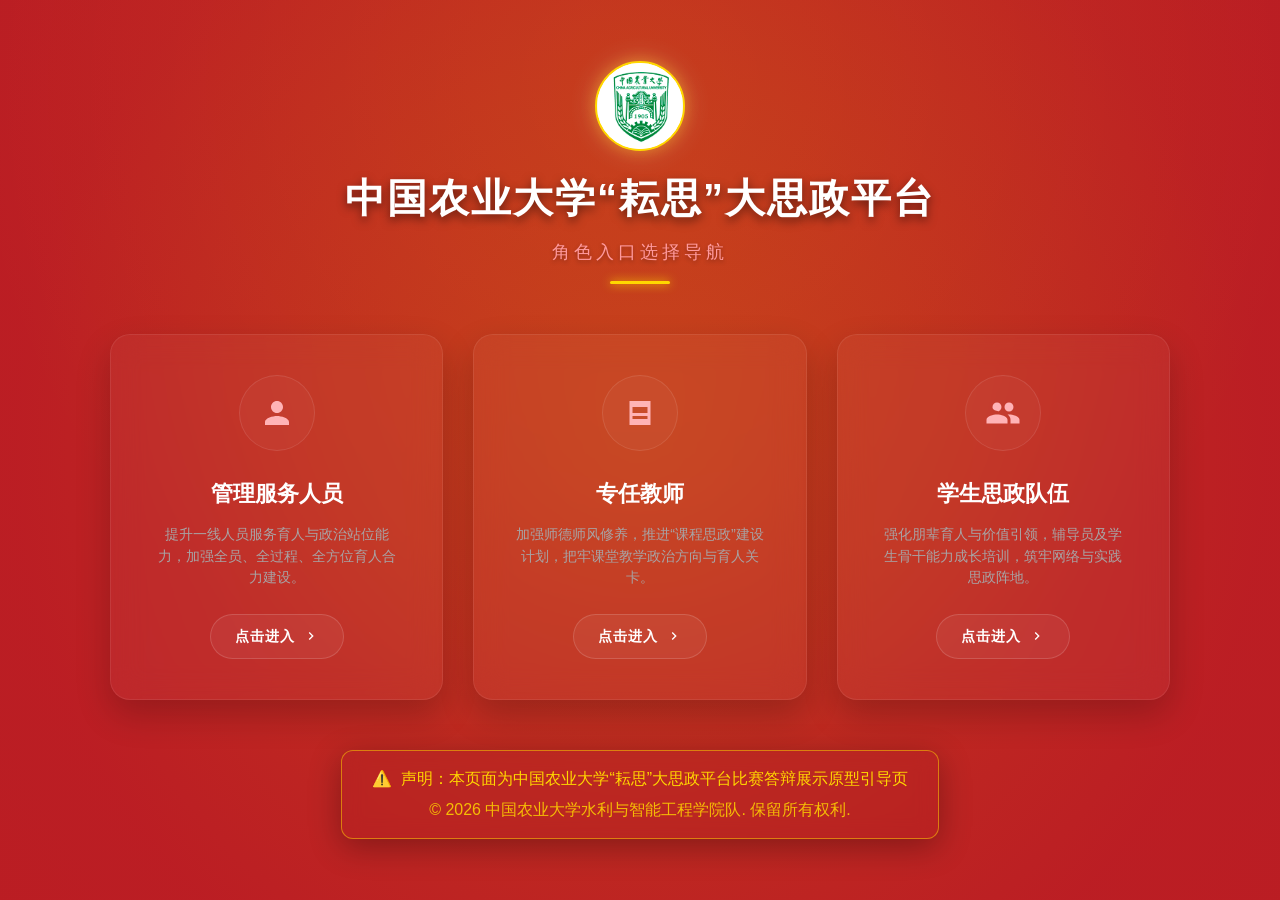
==== commit 7735c520: "Add files via upload" ====
--- a/index.html
+++ b/index.html
@@ -1,5 +1,6 @@
 <!DOCTYPE html>
 <html lang="zh-CN">
+
 <head>
     <meta charset="UTF-8">
     <meta name="viewport" content="width=device-width, initial-scale=1.0">
@@ -7,35 +8,66 @@
     <link rel="stylesheet" href="css/style.css">
     <style>
         /* 引导页专属高级美学样式 */
+        html, body.portal-body {
+            background-color: #b81c22 !important;
+            background: #b81c22 !important;
+            margin: 0;
+            padding: 0;
+        }
+
         body.portal-body {
-            background: radial-gradient(circle at 50% 50%, #2a080a 0%, #0d0203 100%);
             min-height: 100vh;
+            overflow-x: hidden;
+            font-family: -apple-system, BlinkMacSystemFont, "Segoe UI", Roboto, sans-serif;
+        }
+
+        .portal-container {
+            width: 100%;
+            min-height: 100vh;
+            background-color: #b81c22 !important;
+            background: #b81c22 !important;
             display: flex;
             flex-direction: column;
             justify-content: center;
             align-items: center;
-            overflow-x: hidden;
             position: relative;
-            font-family: -apple-system, BlinkMacSystemFont, "Segoe UI", Roboto, sans-serif;
+            overflow: hidden;
+        }
+
+        .portal-container::after {
+            content: "";
+            position: absolute;
+            top: 0;
+            left: 0;
+            width: 100%;
+            height: 100%;
+            background: radial-gradient(circle at 50% 10%, rgba(255, 215, 0, 0.12) 0%, rgba(0, 0, 0, 0) 65%);
+            pointer-events: none;
+            z-index: 2;
         }
 
         /* 红色流光背景动画 */
-        body.portal-body::before {
+        .portal-container::before {
             content: "";
             position: absolute;
             top: -50%;
             left: -50%;
             width: 200%;
             height: 200%;
-            background: radial-gradient(circle, rgba(166, 30, 34, 0.15) 0%, rgba(0,0,0,0) 60%);
+            background: radial-gradient(circle, rgba(255, 215, 0, 0.15) 0%, rgba(217, 45, 50, 0.1) 40%, rgba(0, 0, 0, 0) 70%);
             animation: rotateBg 20s linear infinite;
             pointer-events: none;
             z-index: 1;
         }
 
         @keyframes rotateBg {
-            0% { transform: rotate(0deg); }
-            100% { transform: rotate(360deg); }
+            0% {
+                transform: rotate(0deg);
+            }
+
+            100% {
+                transform: rotate(360deg);
+            }
         }
 
         .portal-wrapper {
@@ -61,21 +93,23 @@
         }
 
         .portal-logo-circle {
-            width: 80px;
-            height: 80px;
-            background: linear-gradient(135deg, #a61e22 0%, #d92d32 100%);
+            width: 90px;
+            height: 90px;
+            background: #ffffff;
             border-radius: 50%;
             display: flex;
             align-items: center;
             justify-content: center;
-            box-shadow: 0 0 30px rgba(166, 30, 34, 0.6);
-            border: 2px solid rgba(255, 215, 0, 0.3);
-        }
-
-        .portal-logo-circle svg {
-            width: 44px;
-            height: 44px;
-            fill: #ffd700;
+            box-shadow: 0 0 30px rgba(255, 255, 255, 0.2), 0 0 15px rgba(255, 215, 0, 0.4);
+            border: 2px solid #ffd700;
+            overflow: hidden;
+        }
+
+        .portal-logo-circle img {
+            width: 100%;
+            height: 100%;
+            object-fit: contain;
+            transform: scale(1.35);
         }
 
         .portal-title-group h1 {
@@ -84,7 +118,7 @@
             font-weight: 800;
             letter-spacing: 2px;
             margin-bottom: 8px;
-            text-shadow: 0 4px 10px rgba(0,0,0,0.5);
+            text-shadow: 0 4px 10px rgba(0, 0, 0, 0.5);
         }
 
         .portal-title-group p {
@@ -92,7 +126,7 @@
             font-size: 1.1rem;
             letter-spacing: 4px;
             text-transform: uppercase;
-            text-shadow: 0 2px 4px rgba(0,0,0,0.3);
+            text-shadow: 0 2px 4px rgba(0, 0, 0, 0.3);
         }
 
         .portal-divider {
@@ -138,7 +172,7 @@
             transition: all 0.4s cubic-bezier(0.25, 0.8, 0.25, 1);
             position: relative;
             overflow: hidden;
-            box-shadow: 0 15px 35px rgba(0,0,0,0.2);
+            box-shadow: 0 15px 35px rgba(0, 0, 0, 0.2);
         }
 
         /* 卡片金光扫过效果 */
@@ -149,7 +183,7 @@
             left: -100%;
             width: 50%;
             height: 100%;
-            background: linear-gradient(to right, rgba(255,255,255,0) 0%, rgba(255,255,255,0.05) 50%, rgba(255,255,255,0) 100%);
+            background: linear-gradient(to right, rgba(255, 255, 255, 0) 0%, rgba(255, 255, 255, 0.05) 50%, rgba(255, 255, 255, 0) 100%);
             transform: skewX(-25deg);
             transition: 0.75s;
         }
@@ -251,54 +285,95 @@
 
         /* 页面底部 */
         .portal-footer {
-            font-size: 0.85rem;
-            color: #706869;
+            font-size: 1rem;
+            color: #ffd700;
+            background: rgba(166, 30, 34, 0.15);
+            border: 1px solid rgba(255, 215, 0, 0.5);
+            padding: 15px 30px;
+            border-radius: 12px;
+            max-width: 800px;
+            backdrop-filter: blur(10px);
+            -webkit-backdrop-filter: blur(10px);
+            box-shadow: 0 8px 32px rgba(0, 0, 0, 0.3);
             animation: fadeIn 2s ease;
+            display: inline-block;
+            text-align: center;
+        }
+
+        .portal-footer p {
+            margin: 0;
+            line-height: 1.6;
+        }
+
+        .portal-footer .footer-warning-icon {
+            color: #ffd700;
+            margin-right: 5px;
+            font-weight: bold;
         }
 
         /* 动画定义 */
         @keyframes fadeInDown {
-            from { opacity: 0; transform: translateY(-30px); }
-            to { opacity: 1; transform: translateY(0); }
+            from {
+                opacity: 0;
+                transform: translateY(-30px);
+            }
+
+            to {
+                opacity: 1;
+                transform: translateY(0);
+            }
         }
 
         @keyframes fadeInUp {
-            from { opacity: 0; transform: translateY(30px); }
-            to { opacity: 1; transform: translateY(0); }
+            from {
+                opacity: 0;
+                transform: translateY(30px);
+            }
+
+            to {
+                opacity: 1;
+                transform: translateY(0);
+            }
         }
 
         @keyframes fadeIn {
-            from { opacity: 0; }
-            to { opacity: 1; }
+            from {
+                opacity: 0;
+            }
+
+            to {
+                opacity: 1;
+            }
         }
     </style>
 </head>
+
 <body class="portal-body">
-
-    <div class="portal-wrapper">
+    <div class="portal-container">
+        <div class="portal-wrapper">
         <!-- 品牌头部 -->
         <div class="portal-logo-area">
             <div class="portal-logo-circle">
-                <svg viewBox="0 0 24 24">
-                    <path d="M12 3L1 9l11 6 9-4.91V17h2V9L12 3z"/>
-                    <path d="M19 12.35l-7 3.82-7-3.82V17l7 3.82 7-3.82v-4.65z"/>
-                </svg>
+                <img src="images/cau_logo.png" alt="中国农业大学校徽">
             </div>
             <div class="portal-title-group">
                 <h1>中国农业大学“耘思”大思政平台</h1>
                 <p>角色入口选择导航</p>
-                <center><div class="portal-divider"></div></center>
+                <center>
+                    <div class="portal-divider"></div>
+                </center>
             </div>
         </div>
 
         <!-- 角色入口卡片 -->
         <div class="portal-cards-grid">
-            
+
             <!-- 管理服务人员 -->
             <a href="main_admin.html" class="portal-card">
                 <div class="portal-card-icon-wrapper">
                     <svg viewBox="0 0 24 24">
-                        <path d="M12 12c2.21 0 4-1.79 4-4s-1.79-4-4-4-4 1.79-4 4 1.79 4 4 4zm0 2c-2.67 0-8 1.34-8 4v2h16v-2c0-2.66-5.33-4-8-4z"/>
+                        <path
+                            d="M12 12c2.21 0 4-1.79 4-4s-1.79-4-4-4-4 1.79-4 4 1.79 4 4 4zm0 2c-2.67 0-8 1.34-8 4v2h16v-2c0-2.66-5.33-4-8-4z" />
                     </svg>
                 </div>
                 <div class="portal-card-info">
@@ -307,7 +382,9 @@
                 </div>
                 <div class="portal-card-btn">
                     点击进入
-                    <svg viewBox="0 0 24 24"><path d="M8.59 16.59L13.17 12 8.59 7.41 10 6l6 6-6 6-1.41-1.41z"/></svg>
+                    <svg viewBox="0 0 24 24">
+                        <path d="M8.59 16.59L13.17 12 8.59 7.41 10 6l6 6-6 6-1.41-1.41z" />
+                    </svg>
                 </div>
             </a>
 
@@ -315,7 +392,7 @@
             <a href="main_faculty.html" class="portal-card">
                 <div class="portal-card-icon-wrapper">
                     <svg viewBox="0 0 24 24">
-                        <path d="M5 4v16h14V4H5zm12 12H7v-2h10v2zm0-4H7V8h10v4z"/>
+                        <path d="M5 4v16h14V4H5zm12 12H7v-2h10v2zm0-4H7V8h10v4z" />
                     </svg>
                 </div>
                 <div class="portal-card-info">
@@ -324,7 +401,9 @@
                 </div>
                 <div class="portal-card-btn">
                     点击进入
-                    <svg viewBox="0 0 24 24"><path d="M8.59 16.59L13.17 12 8.59 7.41 10 6l6 6-6 6-1.41-1.41z"/></svg>
+                    <svg viewBox="0 0 24 24">
+                        <path d="M8.59 16.59L13.17 12 8.59 7.41 10 6l6 6-6 6-1.41-1.41z" />
+                    </svg>
                 </div>
             </a>
 
@@ -332,7 +411,8 @@
             <a href="main_student.html" class="portal-card">
                 <div class="portal-card-icon-wrapper">
                     <svg viewBox="0 0 24 24">
-                        <path d="M16 11c1.66 0 2.99-1.34 2.99-3S17.66 5 16 5c-1.66 0-3 1.34-3 3s1.34 3 3 3zm-8 0c1.66 0 2.99-1.34 2.99-3S9.66 5 8 5C6.34 5 5 6.34 5 8s1.34 3 8 3zm0 2c-2.33 0-7 1.17-7 3.5V19h14v-2.5c0-2.33-4.67-3.5-7-3.5zm8 0c-.29 0-.62.02-.97.05 1.16.84 1.97 1.97 1.97 3.45V19h6v-2.5c0-2.33-4.67-3.5-7-3.5z"/>
+                        <path
+                            d="M16 11c1.66 0 2.99-1.34 2.99-3S17.66 5 16 5c-1.66 0-3 1.34-3 3s1.34 3 3 3zm-8 0c1.66 0 2.99-1.34 2.99-3S9.66 5 8 5C6.34 5 5 6.34 5 8s1.34 3 8 3zm0 2c-2.33 0-7 1.17-7 3.5V19h14v-2.5c0-2.33-4.67-3.5-7-3.5zm8 0c-.29 0-.62.02-.97.05 1.16.84 1.97 1.97 1.97 3.45V19h6v-2.5c0-2.33-4.67-3.5-7-3.5z" />
                     </svg>
                 </div>
                 <div class="portal-card-info">
@@ -341,7 +421,9 @@
                 </div>
                 <div class="portal-card-btn">
                     点击进入
-                    <svg viewBox="0 0 24 24"><path d="M8.59 16.59L13.17 12 8.59 7.41 10 6l6 6-6 6-1.41-1.41z"/></svg>
+                    <svg viewBox="0 0 24 24">
+                        <path d="M8.59 16.59L13.17 12 8.59 7.41 10 6l6 6-6 6-1.41-1.41z" />
+                    </svg>
                 </div>
             </a>
 
@@ -349,10 +431,10 @@
 
         <!-- 页面底部声明 -->
         <div class="portal-footer">
-            <p>⚠️ 声明：本页面为中国农业大学“耘思”大思政平台比赛答辩展示原型引导页</p>
-            <p style="margin-top: 5px; opacity: 0.7;">&copy; 2026 中国农业大学“耘思”项目组. 保留所有权利.</p>
+            <p><span class="footer-warning-icon">⚠️</span> 声明：本页面为中国农业大学“耘思”大思政平台比赛答辩展示原型引导页</p>
+            <p style="margin-top: 6px; opacity: 0.85;">&copy; 2026 中国农业大学水利与智能工程学院队. 保留所有权利.</p>
         </div>
     </div>
-
 </body>
-</html>
+
+</html>
--- a/css/style.css
+++ b/css/style.css
@@ -1,7 +1,10 @@
+@import url('https://fonts.googleapis.com/css2?family=Inter:wght@400;500;600;700;800&family=Noto+Serif+SC:wght@500;700;900&display=swap');
+
 /* 
    中国农业大学“耘思”大思政平台 - 门户首页样式表
    权威门户优化版：参考“学习强国”与“人民网”视觉特色，展现庄重、大气、高校特质与红色思政氛围
 */
+
 
 :root {
   /* 权威思政色彩体系 */
@@ -47,7 +50,7 @@
 }
 
 body {
-  font-family: -apple-system, BlinkMacSystemFont, "Segoe UI", Roboto, "Helvetica Neue", Arial, "Microsoft YaHei", "PingFang SC", sans-serif;
+  font-family: 'Inter', -apple-system, BlinkMacSystemFont, "Segoe UI", Roboto, "Helvetica Neue", Arial, "Microsoft YaHei", "PingFang SC", "Noto Serif SC", sans-serif;
   background-color: var(--bg-page);
   color: var(--text-body);
   line-height: 1.6;
@@ -107,6 +110,22 @@
   border: 1px solid var(--primary-red-border);
   font-size: 11px;
 }
+
+/* 头部时代使命大字 */
+.header-slogan-top,
+.header-slogan-bottom {
+  font-size: 52px;
+  font-family: "方正毛体", "FZMaoti", "FZMaoTJW", "FZMaoT-GBK", "Maozedong", "Maozedong Ziti", "Maoti", "STXingkai", "华文行楷", "Xingkai SC", "Kaiti", "楷体", serif;
+  font-weight: 500;
+  color: var(--accent-gold);
+  letter-spacing: 3px;
+  text-shadow: 0 1px 3px rgba(0, 0, 0, 0.3);
+  display: flex;
+  align-items: center;
+  justify-content: center;
+  white-space: nowrap;
+}
+
 
 /* 2. 顶部主视觉横幅区域 */
 .main-header {
@@ -135,17 +154,20 @@
   align-items: center;
   position: relative;
   z-index: 2;
+  max-width: var(--max-width);
 }
 
 .header-logo-area {
   display: flex;
   align-items: center;
-  gap: 18px;
+  gap: 22px;
+  flex-shrink: 0;
 }
 
 .logo-circle {
-  width: 56px;
-  height: 56px;
+  width: 76px;
+  height: 76px;
+  flex-shrink: 0;
   border-radius: 50%;
   background-color: #FFFFFF;
   display: flex;
@@ -154,11 +176,12 @@
   color: var(--primary-red);
   box-shadow: 0 4px 12px rgba(0, 0, 0, 0.15);
   border: 2px solid var(--accent-gold);
+  overflow: hidden;
 }
 
 .logo-circle svg {
-  width: 32px;
-  height: 32px;
+  width: 42px;
+  height: 42px;
   fill: currentColor;
 }
 
@@ -166,14 +189,16 @@
   display: flex;
   flex-direction: column;
   gap: 4px;
+  text-align: center;
 }
 
 .platform-logo-title {
-  font-size: 28px;
+  font-size: 34px;
   font-weight: 800;
   color: #FFFFFF;
-  letter-spacing: 1.5px;
+  letter-spacing: 2px;
   text-shadow: 0 2px 4px rgba(0, 0, 0, 0.2);
+  line-height: 1.3;
 }
 
 .platform-slogan {
@@ -184,11 +209,30 @@
   position: relative;
 }
 
+.header-right-area {
+  display: flex;
+  flex-direction: column;
+  align-items: center;
+  justify-content: center;
+  gap: 16px;
+  flex: 1;
+  margin-left: 40px;
+}
+
+.header-bottom-row {
+  display: flex;
+  justify-content: space-between;
+  align-items: center;
+  width: 100%;
+  gap: 20px;
+}
+
 .header-action-area {
   display: flex;
   align-items: center;
   gap: 16px;
 }
+
 
 /* 白底红框正式搜索框 */
 .search-box {
@@ -198,7 +242,7 @@
   border: 2px solid var(--accent-gold);
   border-radius: var(--radius-md);
   padding: 2px 2px 2px 12px;
-  width: 280px;
+  width: 220px;
   box-shadow: 0 4px 10px rgba(0, 0, 0, 0.1);
   transition: var(--transition);
 }
@@ -256,7 +300,9 @@
   font-weight: 700;
   display: flex;
   align-items: center;
+  justify-content: center;
   gap: 8px;
+  width: 220px;
   box-shadow: 0 4px 10px rgba(0, 0, 0, 0.15);
   cursor: pointer;
 }
@@ -266,6 +312,26 @@
   color: var(--primary-red);
   transform: translateY(-2px);
   box-shadow: 0 6px 14px rgba(0, 0, 0, 0.2);
+}
+
+/* 当前角色标识标签 */
+.current-role-label {
+  color: rgba(255, 255, 255, 0.85);
+  font-size: 13.5px;
+  font-weight: 700;
+  background-color: rgba(255, 255, 255, 0.08);
+  border: 1px solid rgba(255, 255, 255, 0.15);
+  padding: 8px 16px;
+  border-radius: var(--radius-md);
+  display: inline-flex;
+  align-items: center;
+  gap: 6px;
+  white-space: nowrap;
+}
+
+.current-role-label strong {
+  color: var(--accent-gold);
+  font-weight: 800;
 }
 
 /* 3. 导航栏美化 */
@@ -275,14 +341,19 @@
   position: sticky;
   top: 0;
   z-index: 100;
-  /* 导航栏下方加一条绿色辅助线，契合农业大学特色 */
-  border-bottom: 4px solid var(--cau-green);
 }
 
 .nav-bar .container {
   display: flex;
   justify-content: space-between;
   align-items: center;
+}
+
+.nav-action-area {
+  display: flex;
+  align-items: center;
+  gap: 16px;
+  flex-shrink: 0;
 }
 
 .nav-menu {
@@ -301,16 +372,25 @@
 
 .nav-menu-item a:hover {
   color: #FFFFFF;
-  background-color: var(--primary-red);
 }
 
 /* 选中高亮状态 */
 .nav-menu-item.active a {
   color: #FFFFFF;
-  background-color: var(--primary-red);
-}
-
-/* 金黄色横条底饰 */
+}
+
+/* 金黄色顶底边带装饰 */
+.nav-menu-item.active a::before,
+.nav-menu-item a:hover::before {
+  content: '';
+  position: absolute;
+  top: 0;
+  left: 0;
+  right: 0;
+  height: 4px;
+  background-color: var(--accent-gold);
+}
+
 .nav-menu-item.active a::after,
 .nav-menu-item a:hover::after {
   content: '';
@@ -329,7 +409,7 @@
 
 .first-screen .container {
   display: grid;
-  grid-template-columns: 7fr 5fr;
+  grid-template-columns: repeat(2, 1fr); /* 左右两栏 50%/50% 均分，实现与下方卡片完美对齐 */
   gap: 30px;
 }
 
@@ -340,8 +420,10 @@
   overflow: hidden;
   box-shadow: var(--shadow-lg);
   position: relative;
-  height: 440px;
+  width: 100%; /* 自适应宽度，配合均分网格 */
+  height: 360px; /* 调低高度至360px，提供更舒适的横屏比例 */
   border: 1px solid var(--border-color);
+  min-width: 0; /* 解决 CSS Grid 弹性收缩 Bug，防止内容撑破边界 */
 }
 
 .carousel-inner {
@@ -437,11 +519,26 @@
   color: #FFFFFF;
   text-shadow: 0 2px 4px rgba(0, 0, 0, 0.5);
   line-height: 1.4;
+  
+  /* 标题单行截断，隐藏多余文字以保证图片展示质量 */
+  display: -webkit-box;
+  -webkit-line-clamp: 1; /* 限制标题最多显示1行 */
+  -webkit-box-orient: vertical;
+  overflow: hidden;
+  text-overflow: ellipsis;
+  white-space: normal;
 }
 
 .carousel-caption p {
   font-size: 13px;
   color: rgba(255, 255, 255, 0.75);
+  
+  /* 摘要单行截断，隐藏多余文字，避免覆盖图片或遮挡底部的轮播点 */
+  display: -webkit-box;
+  -webkit-line-clamp: 1; /* 限制描述最多显示1行 */
+  -webkit-box-orient: vertical;
+  overflow: hidden;
+  text-overflow: ellipsis;
 }
 
 .carousel-caption .caption-tag {
@@ -524,6 +621,8 @@
   border: 1px solid var(--border-color);
   display: flex;
   flex-direction: column;
+  height: 360px; /* 高度调至360px，与左侧轮播图严格等高对齐 */
+  min-width: 0; /* 解决 CSS Grid 弹性收缩 Bug，配合子项 ellipsis 实现完美截断 */
 }
 
 .section-title-bar {
@@ -559,15 +658,17 @@
 .recommend-list {
   display: flex;
   flex-direction: column;
-  gap: 12px;
+  gap: 8px; /* 减小间距以适应 360px 的高度 */
   flex-grow: 1;
+  min-height: 0; /* 允许滚动或优雅隐藏 */
+  overflow: hidden; /* 防止文字或列表多出溢出边界 */
 }
 
 .recommend-item {
   display: flex;
   justify-content: space-between;
   align-items: center;
-  padding-bottom: 10px;
+  padding-bottom: 6px; /* 减小内边距 */
   border-bottom: 1px dashed var(--border-color);
 }
 
@@ -720,7 +821,20 @@
 
 /* 6. 首页下方内容模块 */
 .content-grid-section {
-  padding: 15px 0;
+  padding: 35px 0 45px 0;
+  background: linear-gradient(180deg, var(--bg-page) 0%, #FFF8F5 40%, #F5FAF6 70%, var(--bg-page) 100%);
+  position: relative;
+}
+
+.content-grid-section::before {
+  content: '';
+  position: absolute;
+  top: 0;
+  left: 50%;
+  transform: translateX(-50%);
+  width: 60%;
+  height: 1px;
+  background: linear-gradient(90deg, transparent, var(--primary-red-border), var(--cau-green), var(--primary-red-border), transparent);
 }
 
 .content-grid {
@@ -730,16 +844,125 @@
 }
 
 .card-module {
-  background-color: var(--bg-card);
   border-radius: var(--radius-lg);
-  padding: 26px;
+  padding: 0;
   box-shadow: var(--shadow-md);
   border: 1px solid var(--border-color);
+  border-top: 4px solid var(--border-color);
   transition: var(--transition);
   position: relative;
-}
-
-/* 双色（红绿）标题装饰线 */
+  overflow: hidden;
+}
+
+/* 每个模块的分类底色 + 顶部彩色边框 */
+.card-module.theory {
+  border-top-color: var(--primary-red);
+  background: linear-gradient(165deg, #FFF5F5 0%, #FFF0F0 35%, #FFFFFF 100%);
+  border-left-color: rgba(184, 0, 0, 0.12);
+  border-right-color: rgba(184, 0, 0, 0.12);
+  border-bottom-color: rgba(184, 0, 0, 0.12);
+}
+.card-module.agriculture {
+  border-top-color: var(--cau-green);
+  background: linear-gradient(165deg, #F0FFF4 0%, #ECFDF0 35%, #FFFFFF 100%);
+  border-left-color: rgba(31, 122, 58, 0.12);
+  border-right-color: rgba(31, 122, 58, 0.12);
+  border-bottom-color: rgba(31, 122, 58, 0.12);
+}
+.card-module.practice {
+  border-top-color: #D97706;
+  background: linear-gradient(165deg, #FFFBEB 0%, #FFF8E1 35%, #FFFFFF 100%);
+  border-left-color: rgba(217, 119, 6, 0.12);
+  border-right-color: rgba(217, 119, 6, 0.12);
+  border-bottom-color: rgba(217, 119, 6, 0.12);
+}
+.card-module.campus {
+  border-top-color: #2563EB;
+  background: linear-gradient(165deg, #EFF6FF 0%, #EBF2FF 35%, #FFFFFF 100%);
+  border-left-color: rgba(37, 99, 235, 0.12);
+  border-right-color: rgba(37, 99, 235, 0.12);
+  border-bottom-color: rgba(37, 99, 235, 0.12);
+}
+
+/* 模块内容内边距 */
+.card-module .card-content-layout {
+  padding: 0 26px 22px 26px;
+}
+
+/* 右下角装饰性大色块水印 */
+.card-module::after {
+  content: '';
+  position: absolute;
+  right: -30px;
+  bottom: -30px;
+  width: 160px;
+  height: 160px;
+  border-radius: 50%;
+  opacity: 0.06;
+  transition: opacity 0.4s ease, transform 0.4s ease;
+  pointer-events: none;
+  z-index: 0;
+}
+
+.card-module.theory::after {
+  background: radial-gradient(circle, var(--primary-red) 0%, transparent 70%);
+}
+.card-module.agriculture::after {
+  background: radial-gradient(circle, var(--cau-green) 0%, transparent 70%);
+}
+.card-module.practice::after {
+  background: radial-gradient(circle, #D97706 0%, transparent 70%);
+}
+.card-module.campus::after {
+  background: radial-gradient(circle, #2563EB 0%, transparent 70%);
+}
+
+.card-module:hover::after {
+  opacity: 0.14;
+  transform: scale(1.8);
+}
+
+/* 悬停加深底色 */
+.card-module.theory:hover {
+  background: linear-gradient(165deg, #FFECEC 0%, #FFE5E5 35%, #FFF9F9 100%);
+}
+.card-module.agriculture:hover {
+  background: linear-gradient(165deg, #E6F9EC 0%, #DCFAE4 35%, #F5FFF8 100%);
+}
+.card-module.practice:hover {
+  background: linear-gradient(165deg, #FFF3CD 0%, #FFEFC0 35%, #FFFDF5 100%);
+}
+.card-module.campus:hover {
+  background: linear-gradient(165deg, #E0EDFF 0%, #D6E6FF 35%, #F5F9FF 100%);
+}
+
+/* 模块标题栏 - 带分类色底色条 */
+.card-module .section-title-bar {
+  padding: 16px 26px 12px 26px;
+  margin-bottom: 16px;
+  border-bottom: none;
+  position: relative;
+  z-index: 1;
+}
+
+.card-module.theory .section-title-bar {
+  background: linear-gradient(90deg, rgba(184, 0, 0, 0.08) 0%, rgba(184, 0, 0, 0.02) 100%);
+  border-bottom: 1.5px solid rgba(184, 0, 0, 0.10);
+}
+.card-module.agriculture .section-title-bar {
+  background: linear-gradient(90deg, rgba(31, 122, 58, 0.08) 0%, rgba(31, 122, 58, 0.02) 100%);
+  border-bottom: 1.5px solid rgba(31, 122, 58, 0.10);
+}
+.card-module.practice .section-title-bar {
+  background: linear-gradient(90deg, rgba(217, 119, 6, 0.08) 0%, rgba(217, 119, 6, 0.02) 100%);
+  border-bottom: 1.5px solid rgba(217, 119, 6, 0.10);
+}
+.card-module.campus .section-title-bar {
+  background: linear-gradient(90deg, rgba(37, 99, 235, 0.08) 0%, rgba(37, 99, 235, 0.02) 100%);
+  border-bottom: 1.5px solid rgba(37, 99, 235, 0.10);
+}
+
+/* 标题装饰线 */
 .card-module .section-title-bar h3 {
   padding-left: 14px;
   position: relative;
@@ -752,7 +975,6 @@
   top: 3px;
   width: 4px;
   height: 20px;
-  background-color: var(--primary-red);
   border-radius: var(--radius-sm);
 }
 
@@ -763,9 +985,21 @@
   top: 3px;
   width: 4px;
   height: 20px;
-  background-color: var(--cau-green);
   border-radius: var(--radius-sm);
 }
+
+/* 各模块标题装饰线配色 */
+.card-module.theory .section-title-bar h3::before { background-color: var(--primary-red); }
+.card-module.theory .section-title-bar h3::after { background-color: #EF4444; opacity: 0.5; }
+
+.card-module.agriculture .section-title-bar h3::before { background-color: var(--cau-green); }
+.card-module.agriculture .section-title-bar h3::after { background-color: #22C55E; opacity: 0.5; }
+
+.card-module.practice .section-title-bar h3::before { background-color: #D97706; }
+.card-module.practice .section-title-bar h3::after { background-color: #FBBF24; opacity: 0.5; }
+
+.card-module.campus .section-title-bar h3::before { background-color: #2563EB; }
+.card-module.campus .section-title-bar h3::after { background-color: #60A5FA; opacity: 0.5; }
 
 .card-module:hover {
   transform: translateY(-5px);
@@ -776,20 +1010,47 @@
   font-size: 13px;
   color: var(--text-muted);
   font-weight: 600;
+  padding: 4px 12px;
+  border-radius: 20px;
+  border: 1px solid transparent;
+  transition: all 0.25s ease;
 }
 
 .card-more-btn:hover {
   color: var(--primary-red);
+  border-color: var(--primary-red-border);
+  background-color: var(--primary-red-light);
+}
+
+.card-module.agriculture .card-more-btn:hover {
+  color: var(--cau-green);
+  border-color: rgba(31, 122, 58, 0.25);
+  background-color: rgba(31, 122, 58, 0.06);
+}
+.card-module.practice .card-more-btn:hover {
+  color: #D97706;
+  border-color: rgba(217, 119, 6, 0.25);
+  background-color: rgba(217, 119, 6, 0.06);
+}
+.card-module.campus .card-more-btn:hover {
+  color: #2563EB;
+  border-color: rgba(37, 99, 235, 0.25);
+  background-color: rgba(37, 99, 235, 0.06);
 }
 
 .card-content-layout {
   display: grid;
   grid-template-columns: 2fr 3fr;
   gap: 20px;
-  margin-top: 15px;
+  margin-top: 0;
 }
 
 /* 小图片占位 */
+@keyframes shimmer-sweep {
+  0% { left: -100%; }
+  100% { left: 100%; }
+}
+
 .small-image-placeholder {
   border-radius: var(--radius-md);
   overflow: hidden;
@@ -802,46 +1063,82 @@
   color: #FFFFFF;
   gap: 10px;
   box-shadow: inset 0 0 100px rgba(0, 0, 0, 0.05);
+  transition: transform 0.35s cubic-bezier(0.25, 0.8, 0.25, 1), box-shadow 0.35s ease;
+  z-index: 1;
+}
+
+/* 微光扫描效果 */
+.small-image-placeholder::before {
+  content: '';
+  position: absolute;
+  top: 0;
+  left: -100%;
+  width: 60%;
+  height: 100%;
+  background: linear-gradient(90deg, transparent 0%, rgba(255, 255, 255, 0.12) 50%, transparent 100%);
+  pointer-events: none;
+  z-index: 2;
+}
+
+.card-module:hover .small-image-placeholder::before {
+  animation: shimmer-sweep 1.2s ease-in-out;
+}
+
+.card-module:hover .small-image-placeholder {
+  transform: scale(1.03);
+  box-shadow: 0 6px 20px rgba(0, 0, 0, 0.15);
 }
 
 /* 四个模块对应不同小标签背景色 */
 .card-module.theory .small-image-placeholder {
-  background: linear-gradient(135deg, var(--primary-red) 0%, #7A0000 100%);
+  background: linear-gradient(135deg, var(--primary-red) 0%, #A50000 50%, #7A0000 100%);
 }
 .card-module.agriculture .small-image-placeholder {
-  background: linear-gradient(135deg, var(--cau-green) 0%, #104F24 100%);
+  background: linear-gradient(135deg, var(--cau-green) 0%, #1A6B32 50%, #104F24 100%);
 }
 .card-module.practice .small-image-placeholder {
-  background: linear-gradient(135deg, #D97706 0%, #92400E 100%);
+  background: linear-gradient(135deg, #E8A317 0%, #D97706 50%, #92400E 100%);
 }
 .card-module.campus .small-image-placeholder {
-  background: linear-gradient(135deg, #2563EB 0%, #1E3A8A 100%);
+  background: linear-gradient(135deg, #3B82F6 0%, #2563EB 50%, #1E3A8A 100%);
 }
 
 .small-image-placeholder svg {
-  width: 36px;
-  height: 36px;
+  width: 40px;
+  height: 40px;
   fill: currentColor;
-  filter: drop-shadow(0 2px 4px rgba(0, 0, 0, 0.15));
+  filter: drop-shadow(0 3px 6px rgba(0, 0, 0, 0.2));
+  transition: transform 0.3s ease;
+  position: relative;
+  z-index: 1;
+}
+
+.card-module:hover .small-image-placeholder svg {
+  transform: scale(1.15) rotate(-3deg);
 }
 
 .small-image-placeholder span {
-  font-size: 12px;
+  font-size: 11px;
   font-weight: 700;
-  letter-spacing: 1px;
-  background-color: rgba(0, 0, 0, 0.2);
-  padding: 2px 10px;
-  border-radius: 10px;
-  border: 1px solid rgba(255, 255, 255, 0.1);
+  letter-spacing: 1.5px;
+  background-color: rgba(0, 0, 0, 0.25);
+  padding: 3px 12px;
+  border-radius: 12px;
+  border: 1px solid rgba(255, 255, 255, 0.15);
+  backdrop-filter: blur(4px);
+  position: relative;
+  z-index: 1;
 }
 
 /* 列表文字 */
 .card-list {
   display: flex;
   flex-direction: column;
-  gap: 12px;
+  gap: 4px;
   justify-content: center;
   min-width: 0;
+  position: relative;
+  z-index: 1;
 }
 
 .card-list-item {
@@ -849,6 +1146,33 @@
   justify-content: space-between;
   align-items: center;
   font-size: 14px;
+  padding: 7px 10px;
+  border-radius: var(--radius-sm);
+  transition: all 0.25s cubic-bezier(0.25, 0.8, 0.25, 1);
+  border-left: 3px solid transparent;
+}
+
+.card-list-item:hover {
+  background-color: rgba(184, 0, 0, 0.03);
+  padding-left: 14px;
+}
+
+/* 各模块列表项 hover 左边框色 */
+.card-module.theory .card-list-item:hover {
+  border-left-color: var(--primary-red);
+  background-color: rgba(184, 0, 0, 0.03);
+}
+.card-module.agriculture .card-list-item:hover {
+  border-left-color: var(--cau-green);
+  background-color: rgba(31, 122, 58, 0.03);
+}
+.card-module.practice .card-list-item:hover {
+  border-left-color: #D97706;
+  background-color: rgba(217, 119, 6, 0.03);
+}
+.card-module.campus .card-list-item:hover {
+  border-left-color: #2563EB;
+  background-color: rgba(37, 99, 235, 0.03);
 }
 
 .card-list-link {
@@ -860,28 +1184,51 @@
   min-width: 0;
   margin-right: 15px;
   display: block;
+  transition: color 0.2s ease, transform 0.2s ease;
 }
 
 .card-list-link::before {
   content: '▶';
   color: var(--text-muted);
-  font-size: 10px;
-  opacity: 0.7;
+  font-size: 9px;
+  opacity: 0.5;
   margin-right: 8px;
   display: inline-block;
-}
-
-/* 不同模块hover链接色 */
-.card-module.theory .card-list-link:hover { color: var(--primary-red); text-decoration: underline; }
-.card-module.agriculture .card-list-link:hover { color: var(--cau-green); text-decoration: underline; }
-.card-module.practice .card-list-link:hover { color: #D97706; text-decoration: underline; }
-.card-module.campus .card-list-link:hover { color: #2563EB; text-decoration: underline; }
+  transition: all 0.25s ease;
+}
+
+.card-list-item:hover .card-list-link::before {
+  opacity: 1;
+  transform: translateX(2px);
+}
+
+/* 不同模块hover链接色 + 箭头变色 */
+.card-module.theory .card-list-item:hover .card-list-link { color: var(--primary-red); }
+.card-module.theory .card-list-item:hover .card-list-link::before { color: var(--primary-red); }
+
+.card-module.agriculture .card-list-item:hover .card-list-link { color: var(--cau-green); }
+.card-module.agriculture .card-list-item:hover .card-list-link::before { color: var(--cau-green); }
+
+.card-module.practice .card-list-item:hover .card-list-link { color: #D97706; }
+.card-module.practice .card-list-item:hover .card-list-link::before { color: #D97706; }
+
+.card-module.campus .card-list-item:hover .card-list-link { color: #2563EB; }
+.card-module.campus .card-list-item:hover .card-list-link::before { color: #2563EB; }
 
 .card-list-date {
-  font-size: 12.5px;
+  font-size: 12px;
   color: var(--text-muted);
   font-weight: 500;
   flex-shrink: 0;
+  padding: 2px 8px;
+  background-color: rgba(0, 0, 0, 0.025);
+  border-radius: 10px;
+  transition: all 0.25s ease;
+}
+
+.card-list-item:hover .card-list-date {
+  background-color: rgba(0, 0, 0, 0.05);
+  color: var(--text-body);
 }
 
 /* 7. 平台特色展示区美化 */
@@ -1209,6 +1556,7 @@
   }
   
   .carousel-wrapper {
+    width: 100%;
     height: 360px;
   }
   
@@ -1350,52 +1698,75 @@
   }
   
   /* 搜索框与学习入口按钮适配 */
-  .header-action-area {
+  .nav-action-area {
     display: flex !important;
-    flex-direction: column !important;
+    flex-flow: row wrap !important; /* 允许换行以容纳当前角色标签 */
+    justify-content: space-between !important;
     align-items: center !important;
-    gap: 12px !important;
+    gap: 10px !important;
     width: 100% !important;
-    margin-top: 0 !important; /* 压缩间距 */
-  }
-  
-  /* 搜索框在手机端拉伸至 100% */
-  .search-box {
+    padding: 10px 16px 14px !important;
+    box-sizing: border-box !important;
+    border-top: 1px solid rgba(255, 255, 255, 0.1) !important;
+  }
+  
+  /* 搜索框在手机端适配 */
+  .nav-action-area .search-box {
     width: 100% !important;
+    flex: 0 0 100% !important; /* 强制搜索框占满一行并换行 */
     max-width: 100% !important;
-    height: 44px !important;
+    height: 38px !important;
     display: flex !important;
     background-color: rgba(255, 255, 255, 0.95) !important;
     border: 2px solid var(--accent-gold) !important;
     border-radius: var(--radius-md) !important;
-    padding: 2px 2px 2px 12px !important;
+    padding: 2px 2px 2px 10px !important;
     box-shadow: none !important;
   }
   
-  .search-box input {
+  .nav-action-area .search-box input {
     display: block !important;
     width: 100% !important;
     height: 100% !important;
-    font-size: 14px !important;
-  }
-  
-  .search-btn {
-    width: 48px !important;
-    height: 36px !important;
+    font-size: 13px !important;
+  }
+  
+  .nav-action-area .search-btn {
+    width: 36px !important;
+    height: 32px !important;
     border-radius: var(--radius-sm) !important;
     box-shadow: none !important;
   }
   
-  /* “学习入口”按钮缩小，与搜索框间距为 12px */
-  .header-btn-link {
+  .nav-action-area .search-btn svg {
+    width: 16px !important;
+    height: 16px !important;
+  }
+  
+  /* “切换角色”按钮缩小 */
+  .nav-action-area .header-btn-link {
     display: inline-flex !important;
+    flex: 1 1 auto !important; /* 第二行平分空间 */
     justify-content: center !important;
     align-items: center !important;
-    height: 42px !important;
+    height: 38px !important;
     width: auto !important;
-    padding: 0 24px !important;
-    font-size: 14px !important;
-    border-radius: 21px !important;
+    padding: 0 16px !important;
+    font-size: 13px !important;
+    border-radius: var(--radius-md) !important;
+    white-space: nowrap !important;
+    flex-shrink: 0 !important;
+  }
+
+  .nav-action-area .current-role-label {
+    display: inline-flex !important; /* 显示标识 */
+    flex: 1 1 auto !important; /* 第二行平分空间 */
+    justify-content: center !important;
+    align-items: center !important;
+    font-size: 13px !important;
+    padding: 6px 12px !important;
+    height: 38px !important;
+    box-sizing: border-box !important;
   }
 
   /* 导航栏适配：一行五等分，防止换行 */
@@ -1654,7 +2025,7 @@
   
   .card-module {
     margin-bottom: 16px !important;
-    padding: 16px !important;
+    padding: 0 !important;
     border-radius: 12px !important;
     box-shadow: 0 4px 8px rgba(184, 0, 0, 0.02), 0 2px 4px rgba(0, 0, 0, 0.02) !important; /* 减弱阴影 */
     max-width: 100% !important;
@@ -1662,6 +2033,15 @@
     overflow: hidden !important;
   }
   
+  .card-module .section-title-bar {
+    padding: 12px 16px 10px 16px !important;
+    margin-bottom: 12px !important;
+  }
+
+  .card-module .card-content-layout {
+    padding: 0 16px 16px 16px !important;
+  }
+
   .card-content-layout {
     display: block !important;
   }
@@ -1894,3 +2274,1204 @@
     gap: 20px !important;
   }
 }
+
+/* ==========================================================================
+   思政队伍与服务对象入口样式 (新增)
+   ========================================================================== */
+.role-portal-section {
+  padding: 30px 0 10px 0;
+  background-color: var(--bg-page);
+}
+
+.role-portal-grid {
+  display: grid;
+  grid-template-columns: repeat(3, 1fr);
+  gap: 20px;
+}
+
+@media (max-width: 992px) {
+  .role-portal-grid {
+    grid-template-columns: 1fr;
+    gap: 15px;
+  }
+}
+
+.role-portal-card {
+  display: flex;
+  align-items: center;
+  gap: 15px;
+  background: var(--bg-card);
+  border: 1px solid var(--border-color);
+  border-radius: var(--radius-lg);
+  padding: 20px;
+  box-shadow: var(--shadow-sm);
+  transition: var(--transition);
+  position: relative;
+  overflow: hidden;
+}
+
+.role-portal-card::after {
+  content: '';
+  position: absolute;
+  right: 0;
+  bottom: 0;
+  width: 50px;
+  height: 50px;
+  background: radial-gradient(circle, rgba(184, 0, 0, 0.03) 0%, rgba(184, 0, 0, 0) 70%);
+  border-radius: 50%;
+  transition: var(--transition);
+}
+
+.role-portal-card:hover {
+  transform: translateY(-5px);
+  box-shadow: var(--shadow-hover);
+  border-color: var(--primary-red);
+}
+
+.role-portal-card:hover::after {
+  width: 100px;
+  height: 100px;
+  background: radial-gradient(circle, rgba(184, 0, 0, 0.08) 0%, rgba(184, 0, 0, 0) 70%);
+}
+
+.role-icon-box {
+  display: flex;
+  align-items: center;
+  justify-content: center;
+  width: 48px;
+  height: 48px;
+  border-radius: 50%;
+  background-color: var(--primary-red-light);
+  flex-shrink: 0;
+  transition: var(--transition);
+}
+
+.role-portal-card:hover .role-icon-box {
+  background-color: var(--primary-red);
+}
+
+.role-icon-box svg {
+  width: 24px;
+  height: 24px;
+  fill: var(--primary-red);
+  transition: var(--transition);
+}
+
+.role-portal-card:hover .role-icon-box svg {
+  fill: #ffffff;
+}
+
+.role-card-text {
+  flex-grow: 1;
+}
+
+.role-card-text h4 {
+  font-size: 1.05rem;
+  color: var(--text-main);
+  margin-bottom: 5px;
+  font-weight: 700;
+  transition: var(--transition);
+}
+
+.role-portal-card:hover .role-card-text h4 {
+  color: var(--primary-red);
+}
+
+.role-card-text p {
+  font-size: 0.85rem;
+  color: var(--text-muted);
+  line-height: 1.4;
+}
+
+.role-card-arrow {
+  display: flex;
+  align-items: center;
+  justify-content: center;
+  width: 24px;
+  height: 24px;
+  border-radius: 50%;
+  background-color: #f1f2f4;
+  flex-shrink: 0;
+  transition: var(--transition);
+  opacity: 0.6;
+}
+
+.role-portal-card:hover .role-card-arrow {
+  background-color: var(--primary-red-light);
+  opacity: 1;
+  transform: translateX(3px);
+}
+
+.role-card-arrow svg {
+  width: 16px;
+  height: 16px;
+  fill: var(--text-muted);
+  transition: var(--transition);
+}
+
+.role-portal-card:hover .role-card-arrow svg {
+  fill: var(--primary-red);
+}
+
+/* ==========================================================================
+   9. 在线学习专区 & 每日答题 & 每日十分钟 新增样式
+   ========================================================================== */
+
+.learning-portal-grid {
+  display: grid;
+  grid-template-columns: repeat(2, 1fr);
+  gap: 30px; /* 调整为30px以与首屏和下方内容网格完美垂直对齐 */
+  width: 100%;
+}
+
+@media (max-width: 768px) {
+  .learning-portal-grid {
+    grid-template-columns: 1fr;
+    gap: 15px;
+  }
+}
+
+.portal-card-btn-item {
+  background: linear-gradient(135deg, var(--primary-red) 0%, var(--deep-red) 100%);
+  border-radius: var(--radius-lg);
+  padding: 30px 40px;
+  color: #FFFFFF;
+  display: block;
+  text-decoration: none;
+  position: relative;
+  overflow: hidden;
+  box-shadow: var(--shadow-lg);
+  border: 2px solid var(--accent-gold);
+  transition: all 0.4s cubic-bezier(0.25, 0.8, 0.25, 1);
+}
+
+.portal-card-btn-item:hover {
+  transform: translateY(-8px);
+  box-shadow: 0 20px 35px rgba(166, 30, 34, 0.35), 0 0 25px rgba(255, 215, 0, 0.15);
+  border-color: #ffd700;
+}
+
+.portal-card-content {
+  display: flex;
+  align-items: center;
+  gap: 25px;
+  position: relative;
+  z-index: 2;
+}
+
+.portal-icon-box {
+  width: 64px;
+  height: 64px;
+  border-radius: 50%;
+  background: rgba(255, 255, 255, 0.15);
+  display: flex;
+  align-items: center;
+  justify-content: center;
+  flex-shrink: 0;
+  transition: all 0.3s ease;
+  border: 1px solid rgba(255, 255, 255, 0.2);
+}
+
+.portal-card-btn-item:hover .portal-icon-box {
+  background: #ffd700;
+  transform: scale(1.1) rotate(5deg);
+  border-color: #ffd700;
+}
+
+.portal-icon-box svg {
+  width: 32px;
+  height: 32px;
+  fill: #FFFFFF;
+  transition: all 0.3s ease;
+}
+
+.portal-card-btn-item:hover .portal-icon-box svg {
+  fill: var(--deep-red);
+}
+
+.portal-text-box h3 {
+  font-size: 1.45rem;
+  font-weight: 800;
+  color: #FFFFFF;
+  margin-bottom: 8px;
+  letter-spacing: 1px;
+  transition: all 0.3s ease;
+}
+
+.portal-card-btn-item:hover .portal-text-box h3 {
+  color: #ffd700;
+}
+
+.portal-text-box p {
+  font-size: 0.88rem;
+  color: rgba(255, 255, 255, 0.85);
+  line-height: 1.5;
+}
+
+.portal-card-glow {
+  position: absolute;
+  top: -50%;
+  left: -50%;
+  width: 200%;
+  height: 200%;
+  background: radial-gradient(circle, rgba(255, 215, 0, 0.08) 0%, rgba(255,255,255,0) 60%);
+  opacity: 0;
+  transition: opacity 0.5s ease;
+  pointer-events: none;
+  z-index: 1;
+}
+
+.portal-card-btn-item:hover .portal-card-glow {
+  opacity: 1;
+}
+
+/* 答题及计时学习大卡片样式 */
+.quiz-container, .timer-container {
+  max-width: 800px;
+  margin: 40px auto;
+  padding: 0 20px;
+}
+
+.learning-card {
+  background: linear-gradient(170deg, #FFFAF8 0%, #FFF5F0 30%, #FFFFFF 70%, #FAFCFF 100%);
+  border-radius: 18px;
+  border: 1px solid rgba(184, 0, 0, 0.10);
+  box-shadow: 0 12px 40px rgba(184, 0, 0, 0.06), 0 4px 12px rgba(0, 0, 0, 0.03);
+  padding: 0;
+  position: relative;
+  overflow: hidden;
+}
+
+/* 答题卡片装饰性角落水印 */
+.learning-card::before {
+  content: '';
+  position: absolute;
+  right: -40px;
+  top: -40px;
+  width: 200px;
+  height: 200px;
+  border-radius: 50%;
+  background: radial-gradient(circle, rgba(184, 0, 0, 0.04) 0%, transparent 70%);
+  pointer-events: none;
+  z-index: 0;
+}
+
+.learning-card::after {
+  content: '';
+  position: absolute;
+  left: -30px;
+  bottom: -30px;
+  width: 150px;
+  height: 150px;
+  border-radius: 50%;
+  background: radial-gradient(circle, rgba(31, 122, 58, 0.03) 0%, transparent 70%);
+  pointer-events: none;
+  z-index: 0;
+}
+
+.learning-card-header {
+  background: linear-gradient(135deg, var(--primary-red) 0%, #A50000 50%, var(--deep-red) 100%);
+  padding: 24px 40px;
+  margin-bottom: 0;
+  display: flex;
+  justify-content: space-between;
+  align-items: center;
+  border-bottom: none;
+  position: relative;
+  overflow: hidden;
+}
+
+/* 标题栏装饰纹理 */
+.learning-card-header::before {
+  content: '';
+  position: absolute;
+  inset: 0;
+  background-image: url("data:image/svg+xml,%3Csvg xmlns='http://www.w3.org/2000/svg' width='80' height='80' viewBox='0 0 80 80'%3E%3Cpath d='M40 0 C40 0 35 15 35 25 C35 35 40 40 40 40 C40 40 45 35 45 25 C45 15 40 0 40 0' fill='rgba(255%2C255%2C255%2C0.03)'/%3E%3C/svg%3E");
+  background-repeat: repeat;
+  pointer-events: none;
+}
+
+.learning-card-header::after {
+  content: '';
+  position: absolute;
+  bottom: 0;
+  left: 0;
+  right: 0;
+  height: 3px;
+  background: linear-gradient(90deg, var(--accent-gold) 0%, rgba(255, 215, 0, 0.3) 50%, transparent 100%);
+}
+
+.learning-card-header h2 {
+  font-size: 1.5rem;
+  color: #FFFFFF;
+  font-weight: 800;
+  margin: 0;
+  display: flex;
+  align-items: center;
+  gap: 12px;
+  position: relative;
+  z-index: 1;
+  text-shadow: 0 1px 3px rgba(0, 0, 0, 0.2);
+}
+
+.learning-card-header h2 svg {
+  width: 28px;
+  height: 28px;
+  fill: var(--accent-gold);
+  filter: drop-shadow(0 1px 2px rgba(0, 0, 0, 0.2));
+}
+
+.learning-tag-badge {
+  background: rgba(255, 255, 255, 0.15);
+  color: #FFFFFF;
+  padding: 6px 16px;
+  border-radius: 20px;
+  font-size: 0.85rem;
+  font-weight: 700;
+  border: 1px solid rgba(255, 255, 255, 0.25);
+  backdrop-filter: blur(4px);
+  position: relative;
+  z-index: 1;
+  letter-spacing: 0.5px;
+}
+
+/* 答题样式 */
+.quiz-question-box {
+  margin-bottom: 30px;
+  padding: 30px 40px 0 40px;
+  position: relative;
+  z-index: 1;
+}
+
+.quiz-question-title {
+  font-size: 1.15rem;
+  font-weight: 700;
+  color: var(--text-main);
+  line-height: 1.7;
+  margin-bottom: 24px;
+  padding: 18px 24px;
+  background: linear-gradient(135deg, #FFF9F5 0%, #FFF5F0 50%, #FFFAF8 100%);
+  border-radius: var(--radius-md);
+  border-left: 4px solid var(--primary-red);
+  border: 1px solid rgba(184, 0, 0, 0.06);
+  border-left: 4px solid var(--primary-red);
+}
+
+.quiz-options-list {
+  list-style: none;
+  padding: 0;
+  margin: 0;
+  display: flex;
+  flex-direction: column;
+  gap: 14px;
+  counter-reset: option-counter;
+}
+
+.quiz-option-item {
+  border: 1.5px solid var(--border-color);
+  border-radius: 10px;
+  padding: 16px 20px 16px 16px;
+  cursor: pointer;
+  font-weight: 500;
+  transition: all 0.3s cubic-bezier(0.25, 0.8, 0.25, 1);
+  display: flex;
+  align-items: center;
+  gap: 12px;
+  background: #FFFFFF;
+  position: relative;
+}
+
+.quiz-option-item:hover {
+  background: linear-gradient(90deg, rgba(184, 0, 0, 0.03) 0%, #FFFFFF 100%);
+  border-color: var(--primary-red);
+  transform: translateX(6px);
+  box-shadow: 0 4px 12px rgba(184, 0, 0, 0.06);
+}
+
+.quiz-option-item.selected {
+  background: linear-gradient(90deg, rgba(184, 0, 0, 0.08) 0%, rgba(184, 0, 0, 0.02) 100%);
+  border-color: var(--primary-red);
+  color: var(--primary-red);
+  font-weight: 600;
+  box-shadow: 0 4px 14px rgba(184, 0, 0, 0.08);
+  transform: translateX(4px);
+}
+
+.quiz-option-item.correct {
+  background: linear-gradient(90deg, rgba(49, 151, 149, 0.08) 0%, #e6fffa 100%);
+  border-color: #319795;
+  color: #234e52;
+  font-weight: 600;
+}
+
+.quiz-option-item.wrong {
+  background: linear-gradient(90deg, rgba(229, 62, 62, 0.06) 0%, #fff5f5 100%);
+  border-color: #e53e3e;
+  color: #742a2a;
+  font-weight: 600;
+}
+
+.quiz-feedback-box {
+  background: linear-gradient(135deg, #FFFDF5 0%, #FFF9E8 100%);
+  border-left: 4px solid var(--accent-gold);
+  border: 1px solid rgba(212, 136, 6, 0.15);
+  border-left: 4px solid var(--accent-gold);
+  border-radius: 10px;
+  padding: 22px 26px;
+  margin: 25px 40px;
+  display: none;
+  animation: fadeIn 0.4s ease;
+  position: relative;
+  z-index: 1;
+}
+
+.quiz-feedback-status {
+  font-size: 1.1rem;
+  font-weight: 700;
+  margin-bottom: 8px;
+}
+
+.quiz-feedback-status.success {
+  color: #319795;
+}
+
+.quiz-feedback-status.fail {
+  color: #e53e3e;
+}
+
+.quiz-feedback-text {
+  font-size: 0.95rem;
+  color: var(--text-body);
+  line-height: 1.6;
+}
+
+.quiz-action-bar {
+  display: flex;
+  justify-content: space-between;
+  padding: 0 40px 35px 40px;
+  margin-top: 30px;
+  position: relative;
+  z-index: 1;
+}
+
+.btn-primary-red {
+  background: linear-gradient(135deg, var(--primary-red) 0%, #A50000 100%);
+  color: #ffffff;
+  border: none;
+  padding: 13px 30px;
+  border-radius: 10px;
+  font-weight: 700;
+  cursor: pointer;
+  transition: all 0.3s cubic-bezier(0.25, 0.8, 0.25, 1);
+  font-size: 0.95rem;
+  box-shadow: 0 4px 14px rgba(166, 30, 34, 0.25);
+  letter-spacing: 0.5px;
+  position: relative;
+  overflow: hidden;
+}
+
+.btn-primary-red::before {
+  content: '';
+  position: absolute;
+  top: 0;
+  left: -100%;
+  width: 100%;
+  height: 100%;
+  background: linear-gradient(90deg, transparent, rgba(255, 255, 255, 0.15), transparent);
+  transition: left 0.5s ease;
+}
+
+.btn-primary-red:hover::before {
+  left: 100%;
+}
+
+.btn-primary-red:hover {
+  background: linear-gradient(135deg, #C50000 0%, var(--deep-red) 100%);
+  transform: translateY(-2px);
+  box-shadow: 0 8px 20px rgba(166, 30, 34, 0.35);
+}
+
+.btn-primary-red:disabled {
+  background: linear-gradient(135deg, #cbd5e1, #94a3b8);
+  color: #64748b;
+  cursor: not-allowed;
+  transform: none;
+  box-shadow: none;
+}
+
+.btn-primary-red:disabled::before {
+  display: none;
+}
+
+.btn-outline-gray {
+  background-color: #ffffff;
+  color: var(--text-muted);
+  border: 1.5px solid var(--border-color);
+  padding: 12px 24px;
+  border-radius: 8px;
+  font-weight: 600;
+  cursor: pointer;
+  transition: all 0.3s;
+  font-size: 0.95rem;
+}
+
+.btn-outline-gray:hover {
+  background-color: #f7fafc;
+  color: var(--text-main);
+  border-color: var(--text-muted);
+}
+
+/* 每日十分钟计时器样式 */
+.study-timer-section {
+  display: flex;
+  flex-direction: column;
+  align-items: center;
+  margin-bottom: 40px;
+}
+
+.timer-circle-wrap {
+  position: relative;
+  width: 160px;
+  height: 160px;
+  margin-bottom: 20px;
+}
+
+.timer-circle-bg, .timer-circle-progress {
+  width: 100%;
+  height: 100%;
+  border-radius: 50%;
+  border: 8px solid #f1f2f4;
+  position: absolute;
+  top: 0;
+  left: 0;
+}
+
+.timer-circle-progress {
+  border-color: var(--primary-red);
+  border-top-color: transparent;
+  border-left-color: transparent;
+  transform: rotate(-45deg);
+  transition: all 1s linear;
+}
+
+.timer-text-overlay {
+  position: absolute;
+  top: 50%;
+  left: 50%;
+  transform: translate(-50%, -50%);
+  text-align: center;
+}
+
+.timer-number {
+  font-size: 2rem;
+  font-weight: 800;
+  color: var(--text-main);
+  font-family: monospace;
+}
+
+.timer-label {
+  font-size: 0.8rem;
+  color: var(--text-muted);
+  font-weight: 600;
+  margin-top: 2px;
+}
+
+.timer-control-btn {
+  background-color: #fffbee;
+  border: 1.5px solid var(--accent-gold);
+  color: var(--deep-red);
+  font-weight: 700;
+  padding: 8px 24px;
+  border-radius: 20px;
+  font-size: 0.9rem;
+  cursor: pointer;
+  transition: all 0.3s;
+  box-shadow: 0 4px 6px rgba(217, 119, 6, 0.05);
+}
+
+.timer-control-btn:hover {
+  background-color: var(--accent-gold);
+  color: var(--deep-red);
+  box-shadow: 0 6px 12px rgba(217, 119, 6, 0.15);
+  transform: translateY(-1px);
+}
+
+/* 计时页面文章列表 */
+.study-materials-section h3 {
+  font-size: 1.25rem;
+  font-weight: 800;
+  color: var(--text-main);
+  border-left: 4px solid var(--primary-red);
+  padding-left: 12px;
+  margin-bottom: 20px;
+}
+
+.study-list-ul {
+  list-style: none;
+  padding: 0;
+  margin: 0;
+  display: flex;
+  flex-direction: column;
+  gap: 15px;
+}
+
+.study-list-li {
+  border: 1px solid var(--border-color);
+  border-radius: 10px;
+  padding: 20px 24px;
+  display: flex;
+  justify-content: space-between;
+  align-items: center;
+  transition: all 0.2s;
+  background-color: #ffffff;
+}
+
+.study-list-li:hover {
+  border-color: var(--primary-red-light);
+  background-color: #fafbfb;
+  transform: translateX(4px);
+}
+
+.study-li-info {
+  flex-grow: 1;
+  margin-right: 20px;
+}
+
+.study-li-title {
+  font-size: 1.05rem;
+  font-weight: 700;
+  color: #333333;
+  text-decoration: none;
+  transition: color 0.25s;
+  margin-bottom: 6px;
+  display: inline-block;
+}
+
+.study-li-title:hover {
+  color: var(--primary-red);
+}
+
+.study-li-meta {
+  display: flex;
+  gap: 15px;
+  align-items: center;
+  font-size: 0.85rem;
+  color: var(--text-muted);
+}
+
+.study-li-source {
+  background: #f1f2f4;
+  padding: 2px 8px;
+  border-radius: 4px;
+  color: #4a5568;
+  font-weight: 500;
+}
+
+.study-li-desc {
+  font-size: 0.88rem;
+  color: #718096;
+  margin-top: 5px;
+  line-height: 1.4;
+}
+
+.study-link-arrow {
+  width: 32px;
+  height: 32px;
+  border-radius: 50%;
+  background-color: var(--primary-red-light);
+  display: flex;
+  align-items: center;
+  justify-content: center;
+  color: var(--primary-red);
+  text-decoration: none;
+  transition: all 0.3s;
+}
+
+.study-list-li:hover .study-link-arrow {
+  background-color: var(--primary-red);
+  color: #ffffff;
+  transform: scale(1.1);
+}
+
+.study-link-arrow svg {
+  width: 18px;
+  height: 18px;
+  fill: currentColor;
+}
+
+@keyframes fadeIn {
+  from { opacity: 0; transform: translateY(10px); }
+  to { opacity: 1; transform: translateY(0); }
+}
+
+/* 头部时代使命自适应布局优化 */
+@media (max-width: 1350px) {
+  .main-header .container {
+    flex-direction: column;
+    align-items: center;
+    gap: 15px;
+  }
+  .header-logo-area {
+    width: auto;
+    justify-content: center;
+  }
+  .header-right-area {
+    align-items: center;
+    width: 100%;
+    margin-left: 0;
+    gap: 12px;
+  }
+  .header-slogan-top,
+  .header-slogan-bottom {
+    width: auto;
+    justify-content: center;
+    font-size: 38px;
+    letter-spacing: 2px;
+  }
+}
+@media (max-width: 992px) {
+  .header-slogan-top,
+  .header-slogan-bottom {
+    font-size: 30px;
+    letter-spacing: 1.5px;
+  }
+}
+@media (max-width: 768px) {
+  .header-right-area {
+    display: flex !important;
+    flex-direction: column !important;
+    align-items: center !important;
+    width: 100% !important;
+    gap: 8px !important;
+  }
+  .header-slogan-top,
+  .header-slogan-bottom {
+    font-size: 22px !important;
+    width: 100% !important;
+    justify-content: center !important;
+    text-align: center !important;
+    letter-spacing: 1px !important;
+  }
+}
+
+/* ==========================================================================
+   新增顶部大图横幅轮播样式
+   ========================================================================== */
+.top-banner-carousel-section {
+  margin-top: 16px;
+  margin-bottom: 0px;
+}
+
+.banner-carousel-wrapper {
+  position: relative;
+  width: 100%;
+  aspect-ratio: 1200 / 312; /* 精准匹配横幅图片的宽高比例，防止拉伸和裁切 */
+  overflow: hidden;
+  border-radius: var(--radius-lg);
+  box-shadow: var(--shadow-md);
+  border: 1px solid var(--border-color);
+  background-color: #f5f6f8;
+}
+
+.banner-carousel-inner {
+  position: relative;
+  width: 100%;
+  height: 100%;
+}
+
+.banner-carousel-slide {
+  position: absolute;
+  top: 0;
+  left: 0;
+  width: 100%;
+  height: 100%;
+  opacity: 0;
+  visibility: hidden;
+  transition: opacity 0.6s ease-in-out, visibility 0.6s ease-in-out;
+}
+
+.banner-carousel-slide.active {
+  opacity: 1;
+  visibility: visible;
+}
+
+.banner-carousel-slide a {
+  display: block;
+  width: 100%;
+  height: 100%;
+}
+
+.banner-carousel-slide img {
+  width: 100%;
+  height: 100%;
+  object-fit: fill; /* fill 配合 aspect-ratio 确保完全按原图比例显示，不拉伸不裁剪 */
+  border-radius: var(--radius-lg);
+}
+
+/* 控制按钮与圆点样式 */
+.banner-carousel-btn {
+  position: absolute;
+  top: 50%;
+  transform: translateY(-50%);
+  background-color: rgba(0, 0, 0, 0.4);
+  color: white;
+  width: 44px;
+  height: 44px;
+  border: none;
+  border-radius: 50%;
+  display: flex;
+  align-items: center;
+  justify-content: center;
+  cursor: pointer;
+  z-index: 10;
+  backdrop-filter: blur(4px);
+  transition: var(--transition);
+}
+
+.banner-carousel-btn:hover {
+  background-color: var(--primary-red);
+  color: white;
+}
+
+.banner-carousel-btn svg {
+  width: 22px;
+  height: 22px;
+  fill: currentColor;
+}
+
+.banner-carousel-btn.prev { left: 16px; }
+.banner-carousel-btn.next { right: 16px; }
+
+.banner-carousel-dots {
+  position: absolute;
+  bottom: 16px;
+  left: 50%;
+  transform: translateX(-50%);
+  display: flex;
+  gap: 8px;
+  z-index: 10;
+}
+
+.banner-dot {
+  width: 8px;
+  height: 8px;
+  border-radius: 50%;
+  background-color: rgba(255, 255, 255, 0.5);
+  cursor: pointer;
+  transition: var(--transition);
+}
+
+.banner-dot.active {
+  width: 24px;
+  border-radius: 4px;
+  background-color: var(--accent-gold);
+  box-shadow: 0 0 6px var(--accent-gold);
+}
+
+/* 移动端隐藏箭头，仅保留圆点，并优化内间距 */
+@media (max-width: 768px) {
+  .top-banner-carousel-section {
+    margin-top: 10px;
+    padding: 0 16px; /* 增加小屏手机侧边距 */
+  }
+  .banner-carousel-btn {
+    display: none !important;
+  }
+  .banner-carousel-dots {
+    bottom: 8px;
+  }
+  .banner-dot {
+    width: 6px;
+    height: 6px;
+  }
+  .banner-dot.active {
+    width: 16px;
+  }
+}
+
+/* ==========================================================================
+   可交互本地搜索结果页样式
+   ========================================================================== */
+.search-results-section {
+  padding: 40px 0 60px 0;
+  min-height: 60vh;
+  background-color: var(--bg-page);
+}
+
+.search-results-list {
+  display: flex;
+  flex-direction: column;
+  gap: 20px;
+}
+
+.search-result-card {
+  background-color: var(--bg-card);
+  border: 1px solid var(--border-color);
+  border-radius: var(--radius-lg);
+  padding: 24px;
+  box-shadow: var(--shadow-md);
+  transition: var(--transition);
+}
+
+.search-result-card:hover {
+  transform: translateY(-3px);
+  border-color: var(--primary-red);
+  box-shadow: var(--shadow-hover);
+}
+
+.search-result-source-badge {
+  background-color: var(--primary-red-light);
+  color: var(--primary-red);
+  border: 1px solid var(--primary-red-border);
+  padding: 4px 10px;
+  border-radius: var(--radius-sm);
+  font-size: 12px;
+  font-weight: 600;
+}
+
+.search-result-title-link {
+  color: var(--text-main);
+  text-decoration: none;
+  transition: var(--transition);
+}
+
+.search-result-title-link:hover {
+  color: var(--primary-red);
+}
+
+/* 搜索关键词高亮 - 庄重大气的粗体金黄色 */
+.search-highlight {
+  color: #D48806; /* 权威金黄略微加深，确保在白底卡片上的可读性 */
+  font-weight: 700;
+}
+
+/* ==========================================================================
+   中国农业大学“耘思”大思政平台 - 全站界面视觉美化与农大特色元素融合样式
+   ========================================================================== */
+
+/* 1. 麦穗纹理与农大绿色背景纹理 */
+.bg-wheat-pattern {
+  position: relative;
+}
+
+.bg-wheat-pattern::after {
+  content: '';
+  position: absolute;
+  inset: 0;
+  opacity: 0.04;
+  pointer-events: none;
+  z-index: 1;
+  background-image: url("data:image/svg+xml,%3Csvg xmlns='http://www.w3.org/2000/svg' width='60' height='60' viewBox='0 0 60 60'%3E%3Cpath d='M30 5 C30 5, 27 12, 27 18 C27 24, 30 28, 30 28 C30 28, 33 24, 33 18 C33 12, 30 5, 30 5 M22 12 C22 12, 17 17, 19 23 C21 29, 25 31, 25 31 C25 31, 26 27, 24 22 C22 17, 22 12, 22 12 M38 12 C38 12, 43 17, 41 23 C39 29, 35 31, 35 31 C35 31, 34 27, 36 22 C38 17, 38 12, 38 12' fill='%231F7A3A'/%3E%3C/svg%3E");
+  background-repeat: repeat;
+}
+
+/* 2. 顶栏思政红配以农大绿及麦穗金线条装饰 */
+.main-header {
+  position: relative;
+  background: linear-gradient(135deg, var(--primary-red) 0%, #A00000 60%, var(--deep-red) 100%);
+}
+
+.main-header::before {
+  content: '';
+  position: absolute;
+  top: 0;
+  left: 0;
+  right: 0;
+  bottom: 0;
+  background-image: url("data:image/svg+xml,%3Csvg xmlns='http://www.w3.org/2000/svg' width='100%25' height='100%25'%3E%3Cdefs%3E%3CradialGradient id='g' cx='50%25' cy='50%25' r='50%25'%3E%3Cstop offset='0%25' stop-color='%23B80000' stop-opacity='0'/%3E%3Cstop offset='100%25' stop-color='%235A0000' stop-opacity='0.4'/%3E%3C/radialGradient%3E%3C/defs%3E%3Crect width='100%25' height='100%25' fill='url(%23g)'/%3E%3Cpath d='M-100%2C80 Q100%2C120 300%2C70 T700%2C90 T1100%2C60 T1500%2C80' fill='none' stroke='rgba(255%2C255%2C255%2C0.06)' stroke-width='3'/%3E%3Cpath d='M-100%2C100 Q150%2C140 400%2C80 T900%2C110 T1400%2C70' fill='none' stroke='rgba(255%2C255%2C255%2C0.03)' stroke-width='2'/%3E%3C/svg%3E"), 
+                   url("data:image/svg+xml,%3Csvg xmlns='http://www.w3.org/2000/svg' width='80' height='80' viewBox='0 0 80 80'%3E%3Cpath d='M40 0 C40 0 35 15 35 25 C35 35 40 40 40 40 C40 40 45 35 45 25 C45 15 40 0 40 0 M25 15 C25 15 15 25 20 35 C25 45 30 45 30 45 C30 45 32 40 28 32 C24 24 25 15 25 15 M55 15 C55 15 65 25 60 35 C55 45 50 45 50 45 C50 45 48 40 52 32 C56 24 55 15 55 15' fill='rgba(255%2C215%2C0%2C0.02)'/%3E%3C/svg%3E");
+  background-repeat: no-repeat, repeat;
+  pointer-events: none;
+  z-index: 1;
+}
+
+/* 3. 卡片与布局模块的视觉提升及阴影动效 */
+.recommend-list-wrapper, .carousel-wrapper, .list-card, .quiz-dashboard, .study-ten-card {
+  box-shadow: 0 8px 24px rgba(139, 0, 0, 0.03), 0 2px 8px rgba(0, 0, 0, 0.02) !important;
+  border: 1px solid var(--border-color) !important;
+  transition: all 0.3s cubic-bezier(0.25, 0.8, 0.25, 1) !important;
+}
+
+.recommend-list-wrapper:hover, .carousel-wrapper:hover, .list-card:hover {
+  transform: translateY(-4px);
+  box-shadow: 0 16px 36px rgba(184, 0, 0, 0.08), 0 6px 16px rgba(31, 122, 58, 0.04) !important;
+  border-color: var(--primary-red-border) !important;
+}
+
+/* 4. 跳转详情列表页 (more.html) 专用美化 */
+.more-container {
+  max-width: 1100px !important;
+  margin: 30px auto 50px auto !important;
+}
+
+.more-list-wrapper {
+  background: var(--bg-card);
+  border-radius: var(--radius-lg);
+  padding: 30px;
+}
+
+.more-list-item {
+  display: grid;
+  grid-template-columns: 40px 1fr auto auto;
+  gap: 16px;
+  align-items: center;
+  padding: 16px 20px;
+  border-bottom: 1px solid #F0ECE6;
+  transition: all 0.3s cubic-bezier(0.25, 0.8, 0.25, 1);
+  background: #FFFFFF;
+  border: 1px solid var(--border-color);
+  border-radius: var(--radius-md);
+  margin-bottom: 12px;
+}
+
+.more-list-item:hover {
+  transform: translateX(6px) translateY(-2px);
+  box-shadow: 0 6px 15px rgba(184, 0, 0, 0.05);
+  border-color: var(--primary-red-border);
+  background-color: var(--primary-red-light);
+}
+
+.more-list-item-index {
+  width: 24px;
+  height: 24px;
+  border-radius: 50%;
+  background-color: #E2E8F0;
+  color: var(--text-muted);
+  display: flex;
+  align-items: center;
+  justify-content: center;
+  font-size: 12px;
+  font-weight: 700;
+}
+
+.more-list-item:nth-child(1) .more-list-item-index {
+  background-color: var(--accent-gold);
+  color: var(--deep-red);
+  box-shadow: 0 0 6px rgba(255, 215, 0, 0.5);
+}
+
+.more-list-item:nth-child(2) .more-list-item-index {
+  background-color: #C0C0C0;
+  color: #333333;
+}
+
+.more-list-item:nth-child(3) .more-list-item-index {
+  background-color: #CD7F32;
+  color: #FFFFFF;
+}
+
+/* 5. 每日答题 (quiz.html) 专用美化 */
+.quiz-container {
+  max-width: 900px !important;
+  margin: 30px auto 50px auto !important;
+  padding: 0 20px;
+}
+
+.quiz-card {
+  background: linear-gradient(170deg, #FFFAF8 0%, #FFF5F0 30%, #FFFFFF 100%);
+  border-radius: var(--radius-lg);
+  padding: 40px;
+  border: 1px solid rgba(184, 0, 0, 0.08);
+  box-shadow: 0 12px 40px rgba(184, 0, 0, 0.05), 0 4px 12px rgba(0, 0, 0, 0.02);
+}
+
+.quiz-dashboard {
+  display: flex;
+  justify-content: space-around;
+  align-items: center;
+  background: linear-gradient(135deg, #FFF8F0 0%, #FFF2F2 50%, #FFF5F5 100%);
+  border: 1.5px solid rgba(184, 0, 0, 0.12) !important;
+  border-radius: var(--radius-lg);
+  padding: 28px;
+  margin-bottom: 30px;
+  position: relative;
+  overflow: hidden;
+}
+
+.quiz-dashboard::before {
+  content: '';
+  position: absolute;
+  right: -10px;
+  bottom: -10px;
+  width: 120px;
+  height: 120px;
+  background-image: url("data:image/svg+xml,%3Csvg xmlns='http://www.w3.org/2000/svg' viewBox='0 0 60 60' width='60' height='60'%3E%3Cpath d='M30 5 C30 5, 27 12, 27 18 C27 24, 30 28, 30 28 M22 12 C22 12, 17 17, 19 23 C21 29, 25 31, 25 31' fill='%23B80000' opacity='0.05'/%3E%3C/svg%3E");
+  background-repeat: no-repeat;
+  background-size: contain;
+  pointer-events: none;
+}
+
+.quiz-dashboard::after {
+  content: '';
+  position: absolute;
+  left: -8px;
+  top: -8px;
+  width: 80px;
+  height: 80px;
+  border-radius: 50%;
+  background: radial-gradient(circle, rgba(31, 122, 58, 0.04) 0%, transparent 70%);
+  pointer-events: none;
+}
+
+.quiz-option-item {
+  border: 1.5px solid var(--border-color) !important;
+  border-radius: 10px !important;
+  padding: 16px 20px !important;
+  transition: all 0.3s cubic-bezier(0.25, 0.8, 0.25, 1) !important;
+}
+
+.quiz-option-item:hover {
+  border-color: var(--primary-red) !important;
+  background: linear-gradient(90deg, rgba(184, 0, 0, 0.04) 0%, #FFFFFF 100%) !important;
+  transform: translateX(6px);
+  box-shadow: 0 4px 14px rgba(184, 0, 0, 0.06);
+}
+
+.quiz-option-item.selected {
+  background: linear-gradient(90deg, rgba(184, 0, 0, 0.08) 0%, rgba(184, 0, 0, 0.02) 100%) !important;
+  border-color: var(--primary-red) !important;
+  color: var(--primary-red) !important;
+  box-shadow: 0 4px 14px rgba(184, 0, 0, 0.08);
+  transform: translateX(4px);
+}
+
+.quiz-option-item.selected .option-icon {
+  border-color: var(--primary-red) !important;
+  background-color: var(--primary-red) !important;
+}
+
+/* 6. 每日十分钟 (study_ten.html) 专用美化 */
+.study-ten-card {
+  position: relative;
+  background-color: #FFFFFF !important;
+  border-left: 5px solid var(--cau-green) !important;
+  border-radius: var(--radius-md) !important;
+  padding: 24px 28px !important;
+  margin-bottom: 18px;
+  transition: all 0.3s cubic-bezier(0.25, 0.8, 0.25, 1) !important;
+}
+
+.study-ten-card:hover {
+  transform: translateY(-4px) translateX(2px) !important;
+  border-left-color: var(--primary-red) !important;
+  box-shadow: 0 12px 24px rgba(184, 0, 0, 0.08), 0 4px 8px rgba(31, 122, 58, 0.03) !important;
+  background-color: #FFFDFB !important;
+}
+
+.study-li-time-badge {
+  background-color: var(--primary-red-light) !important;
+  color: var(--primary-red) !important;
+  border: 1px solid var(--primary-red-border) !important;
+  padding: 3px 10px !important;
+  border-radius: var(--radius-sm) !important;
+  font-size: 0.8rem;
+  font-weight: 700;
+  display: inline-flex;
+  align-items: center;
+  gap: 4px;
+}
+
+
+
+
+
